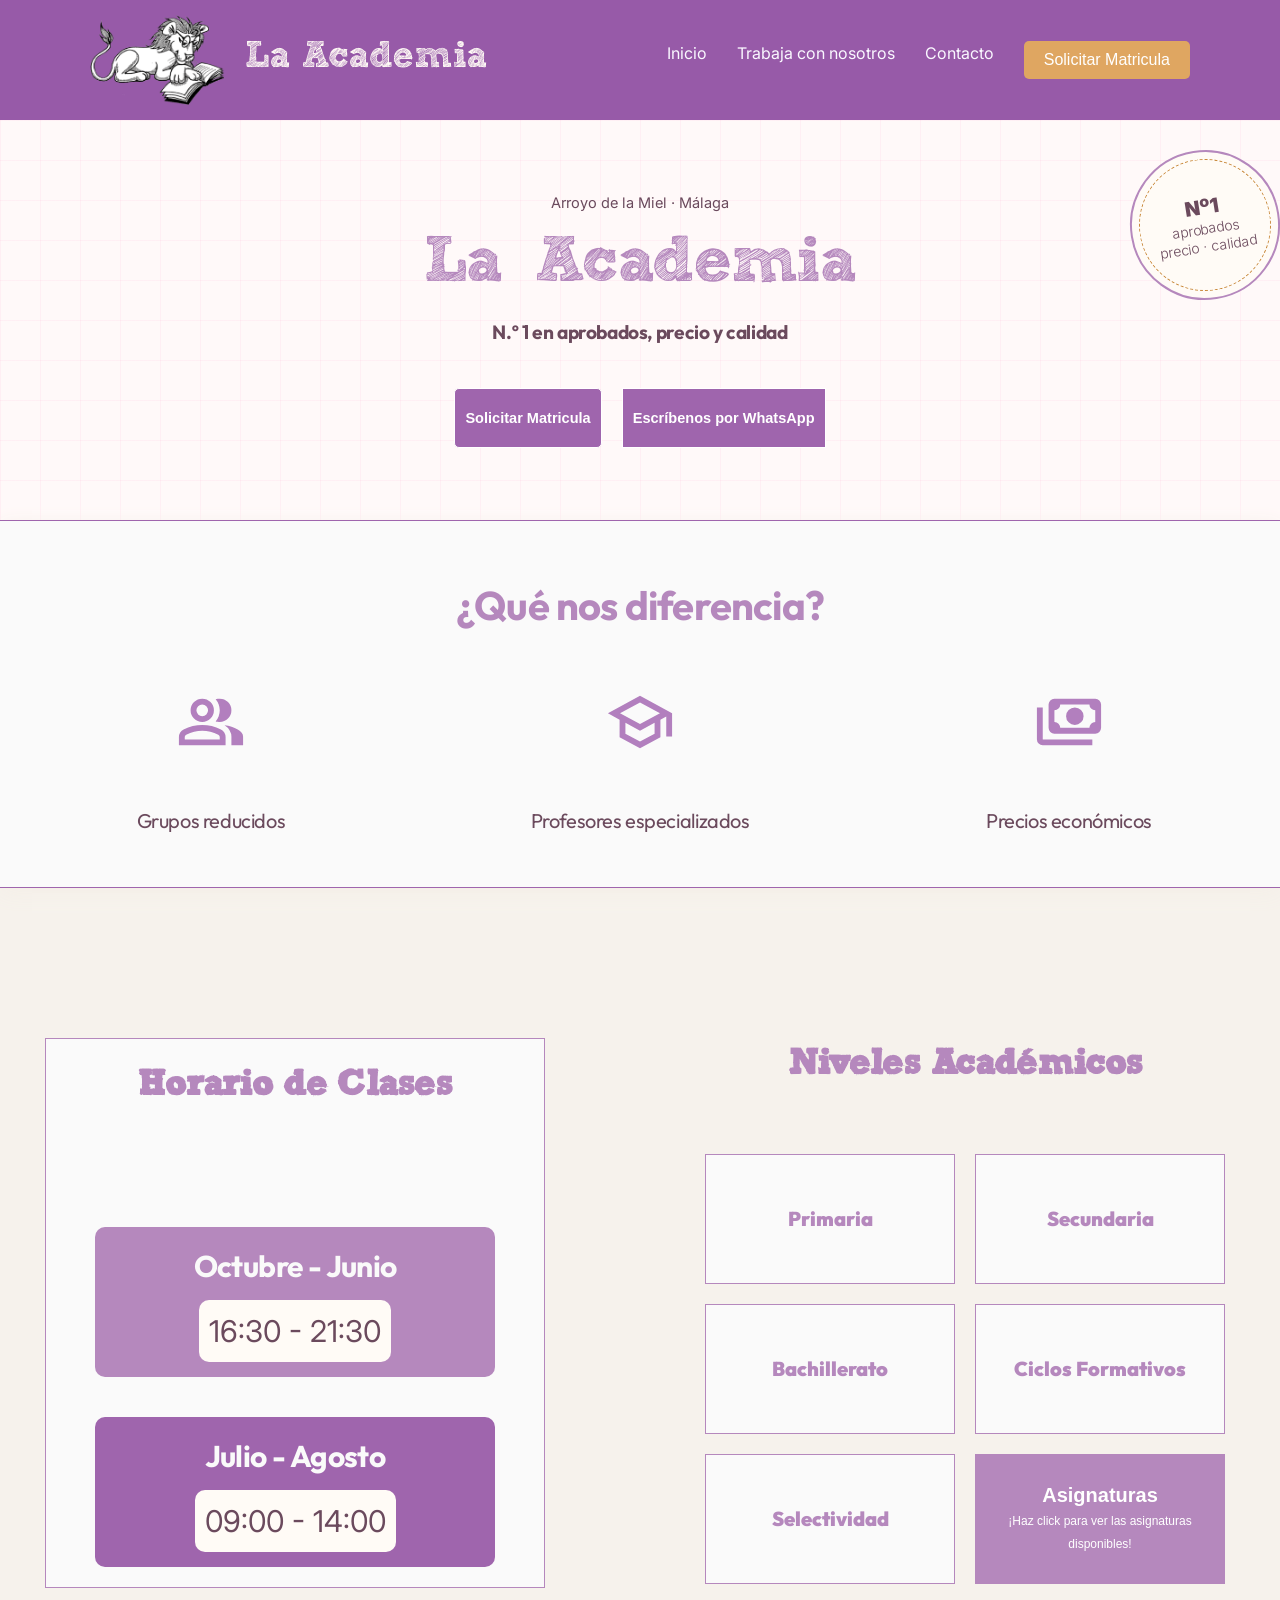
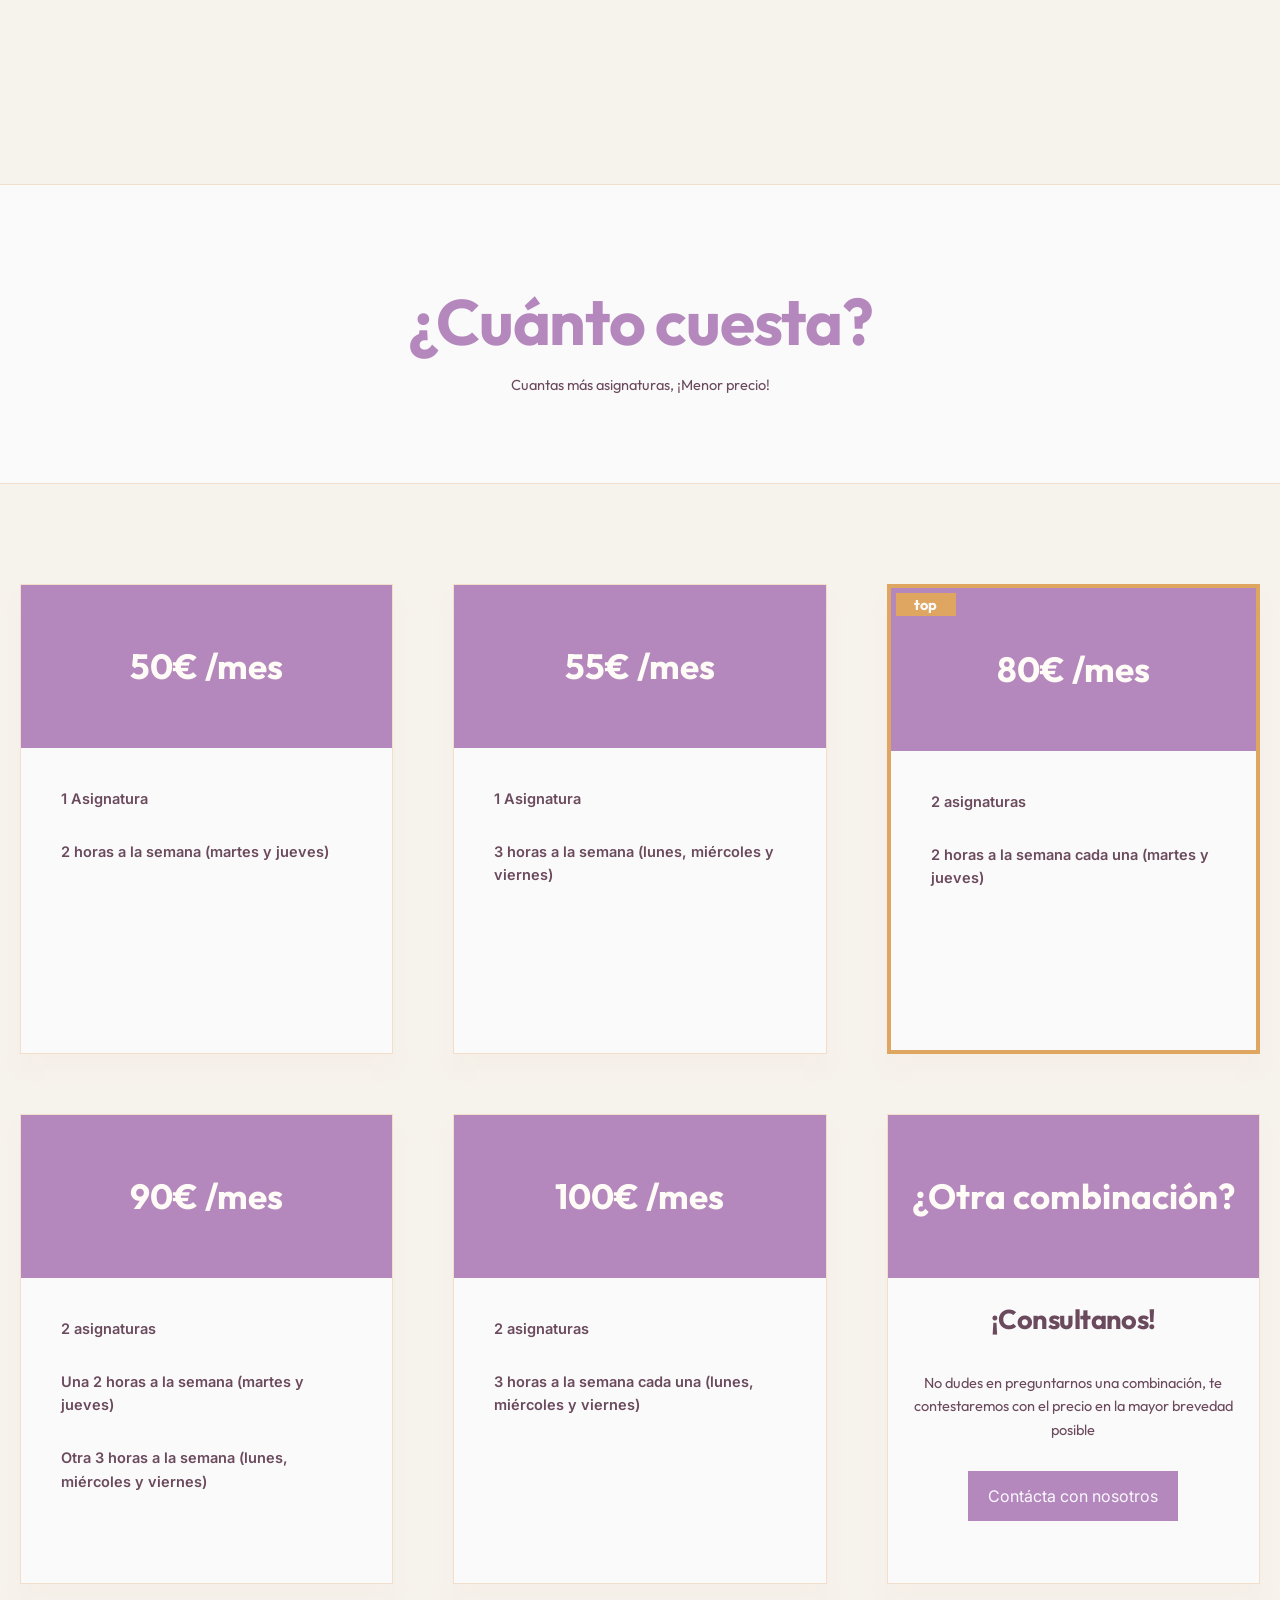
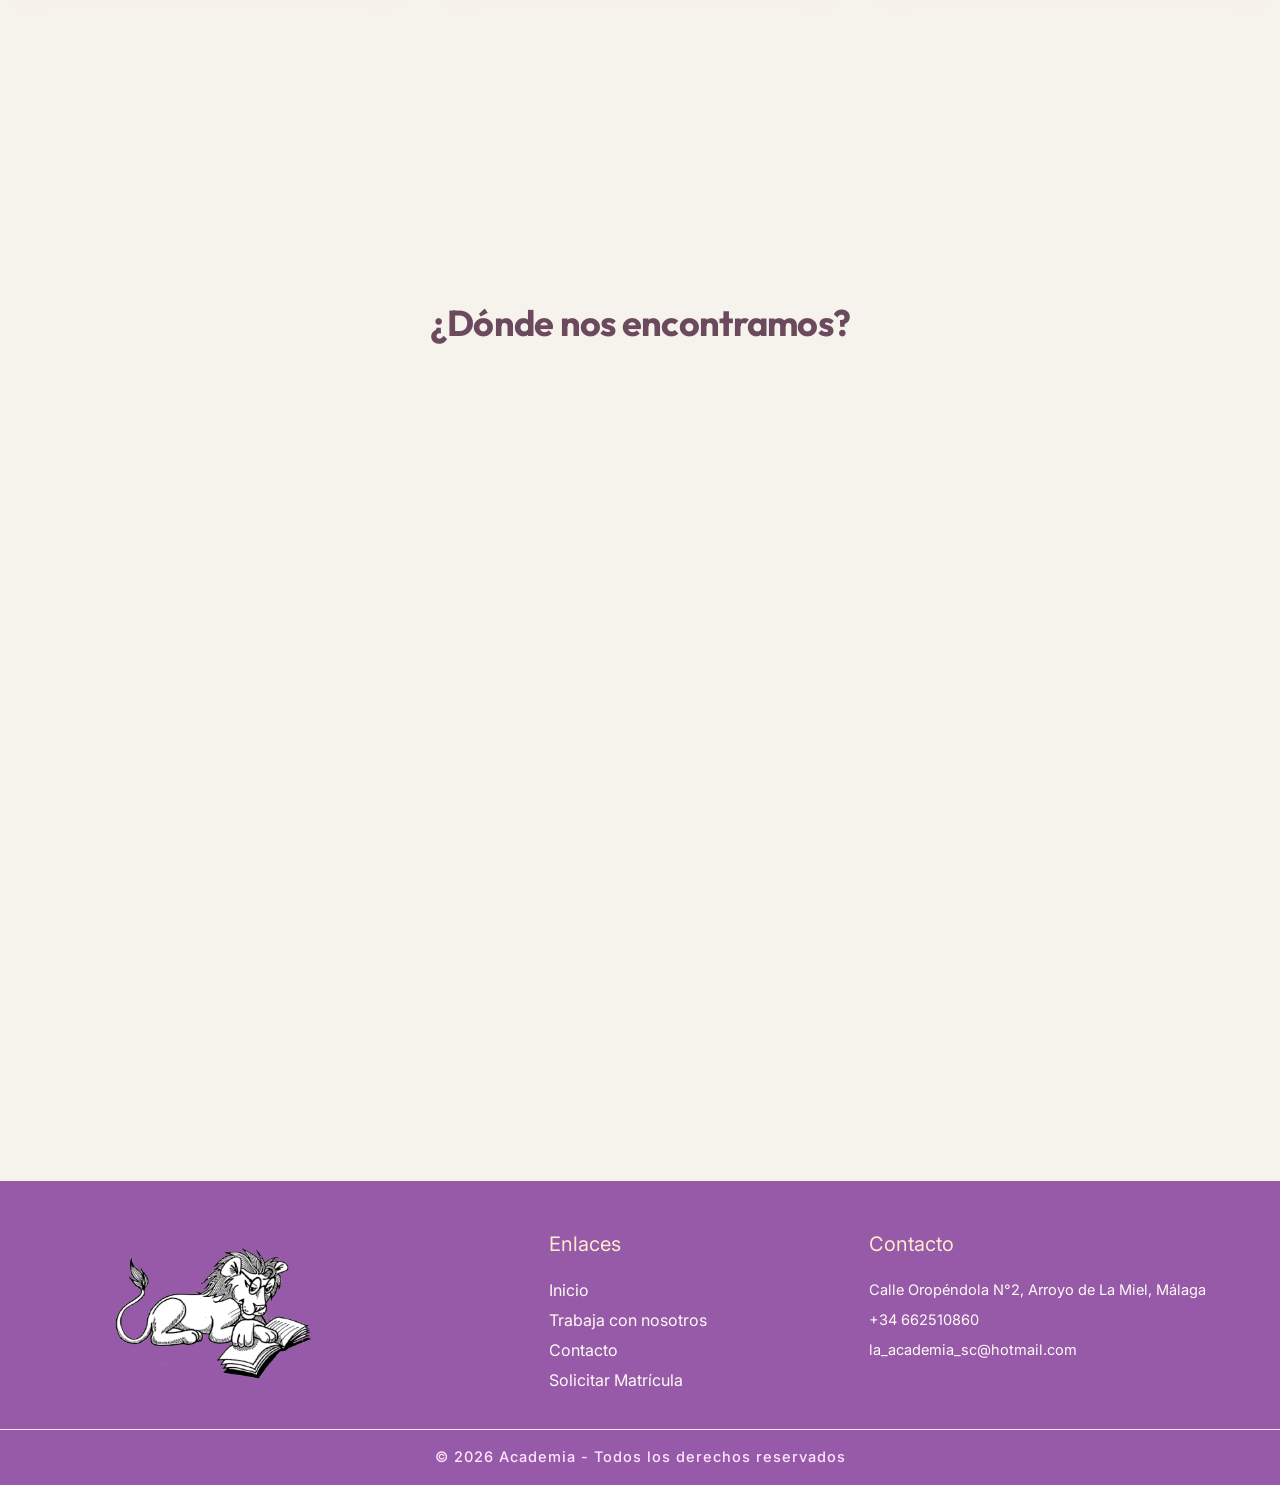
==== index.html @ d030d59a "solicitar matricula cambios" ====
<!DOCTYPE html>
<html lang="en">

<head>
    <meta charset="UTF-8">
    <meta name="viewport" content="width=device-width, initial-scale=1.0">
    <title>inicio</title>
    <link rel="stylesheet" href="css/stylesheet.css">
    <link rel="stylesheet" href="css/index.css">

    <link rel="preconnect" href="https://fonts.googleapis.com">
    <link rel="preconnect" href="https://fonts.gstatic.com" crossorigin>
    <link href="https://fonts.googleapis.com/css2?family=Inter:wght@400;500&family=Outfit:wght@700;800&display=swap"
        rel="stylesheet">
    <link rel="stylesheet"
        href="https://fonts.googleapis.com/css2?family=Material+Symbols+Outlined:opsz,wght,FILL,GRAD@20..48,100..700,0..1,-50..200&icon_names=menu" />
    <link
        href="https://fonts.googleapis.com/css2?family=Archivo+Black&family=Barlow:ital,wght@0,100;0,200;0,300;0,400;0,500;0,600;0,700;0,800;0,900;1,100;1,200;1,300;1,400;1,500;1,600;1,700;1,800;1,900&family=Fredericka+the+Great&family=Outfit:wght@100..900&display=swap"
        rel="stylesheet">
</head>

<body>

    <div id="arriba"></div>
    <!-- header -->
    <header class="sticky">

        <div class="logo"><img src="img/logo.png" alt="">
            <p>La Academia</p>
        </div>


        <button class="menu-hamburguesa" id="btn-menu">
            <span class="linea"></span>
            <span class="linea"></span>
            <span class="linea"></span>
        </button>


        <nav>
            <ul id="nav-links">
                <li><a href="index.html">Inicio</a></li>
                <li><a href="trabaja.html">Trabaja con nosotros</a></li>
                <li><a href="contacto.html">Contacto</a></li>
                <li class="acento">
                    <div class="grupo-formulario"><button class="btn-abrir" id="abrirModal">Solicitar Matricula</button>

                        <div class="modal-overlay" id="miModal">
                            <div class="modal-content">
                                <h2>Rellenar Formulario</h2>
                                <form id="formDatos">
                                    <div class="form-column">
                                        <div class="grupo-completo">
                                            <div class="form-group">
                                                <label for="nombre">NOMBRE</label>
                                                <input type="text" id="nombre" name="nombre"
                                                    placeholder="Introduce tu nombre" required>
                                            </div>

                                            <div class="form-group">
                                                <label for="apellidos">APELLIDOS</label>
                                                <input type="text" id="apellidos" name="apellidos"
                                                    placeholder="Introduce tus apellidos" required>
                                            </div>

                                            <div class="form-group">
                                                <label for="email">CORREO ELECTRÓNICO</label>
                                                <input type="email" id="email" name="email"
                                                    placeholder="Introduce tu correo electrónico" required>
                                            </div>
                                        </div>
                                    </div>

                                    <div class="form-column">
                                        <div class="asignaturas-section">
                                            <h3>Asignaturas (2 horas)</h3>
                                            <div class="checkbox-group">
                                                <div class="grupo1-asig">
                                                    <label class="checkbox-label"><input type="checkbox" name="asig_2h"
                                                            value="Matemáticas"> Matemáticas</label>
                                                    <label class="checkbox-label"><input type="checkbox" name="asig_2h"
                                                            value="Física"> Física</label>
                                                    <label class="checkbox-label"><input type="checkbox" name="asig_2h"
                                                            value="Química"> Química</label>
                                                    <label class="checkbox-label"><input type="checkbox" name="asig_2h"
                                                            value="Inglés"> Inglés</label>

                                                </div>
                                                <div class="grupo2-asig">
                                                    <label class="checkbox-label"><input type="checkbox" name="asig_2h"
                                                            value="Francés"> Francés</label>
                                                    <label class="checkbox-label"><input type="checkbox" name="asig_2h"
                                                            value="Lengua y literatura"> Lengua y literatura</label>
                                                    <label class="checkbox-label"><input type="checkbox" name="asig_2h"
                                                            value="Física y química"> Física y química</label>
                                                </div>
                                            </div>
                                        </div>

                                        <div class="asignaturas-section">
                                            <h3>Asignaturas (3 horas)</h3>
                                            <div class="checkbox-group">
                                                <div class="grupo1-asig">
                                                    <label class="checkbox-label"><input type="checkbox" name="asig_2h"
                                                            value="Matemáticas"> Matemáticas</label>
                                                    <label class="checkbox-label"><input type="checkbox" name="asig_2h"
                                                            value="Física"> Física</label>
                                                    <label class="checkbox-label"><input type="checkbox" name="asig_2h"
                                                            value="Química"> Química</label>
                                                    <label class="checkbox-label"><input type="checkbox" name="asig_2h"
                                                            value="Inglés"> Inglés</label>

                                                </div>
                                                <div class="grupo2-asig">
                                                    <label class="checkbox-label"><input type="checkbox" name="asig_2h"
                                                            value="Francés"> Francés</label>
                                                    <label class="checkbox-label"><input type="checkbox" name="asig_2h"
                                                            value="Lengua y literatura"> Lengua y literatura</label>
                                                    <label class="checkbox-label"><input type="checkbox" name="asig_2h"
                                                            value="Física y química"> Física y química</label>
                                                </div>
                                            </div>
                                        </div>
                                    </div>

                                    <!-- Fila Completa: Mensaje y Botón -->
                                    <div class="form-group form-full">
                                        <label for="mensaje">MENSAJE</label>
                                        <textarea id="mensaje" name="mensaje"
                                            placeholder="Escribe tu consulta o mensaje adicional"></textarea>
                                    </div>
                                    <div class="botones-form">
                                        <button type="submit" class="btn-enviar">Enviar</button>
                                        <button type="button" class="btn-cerrar" id="cerrarModal">Cerrar</button>
                                    </div>
                                </form>
                            </div>
                        </div>
                    </div>
                </li>


            </ul>
        </nav>

    </header>

    <!-- main -->

    <main>

        <section class="hero cuadricula">

            <div class="info">
                <p>Arroyo de la Miel · Málaga
                </p>

                <h1>La Academia</h1>

                <h2>N.º 1 en aprobados, precio y calidad

                </h2>

                <div class="sello">
                    <div class="sello-texto"><span class="big">Nº1 <br></span> aprobados<br>precio · calidad</div>
                </div>
            </div>


            <div class="grupo-botones">

                <div class="grupo-formulario"><button class="btn-abrir" id="abrirModal">Solicitar Matricula</button>

                    <div class="modal-overlay" id="miModal">
                        <div class="modal-content">
                            <h2>Rellenar Formulario</h2>
                            <form id="formDatos">
                                <div class="form-column">
                                    <div class="grupo-completo">
                                        <div class="form-group">
                                            <label for="nombre">NOMBRE</label>
                                            <input type="text" id="nombre" name="nombre"
                                                placeholder="Introduce tu nombre" required>
                                        </div>

                                        <div class="form-group">
                                            <label for="apellidos">APELLIDOS</label>
                                            <input type="text" id="apellidos" name="apellidos"
                                                placeholder="Introduce tus apellidos" required>
                                        </div>

                                        <div class="form-group">
                                            <label for="email">CORREO ELECTRÓNICO</label>
                                            <input type="email" id="email" name="email"
                                                placeholder="Introduce tu correo electrónico" required>
                                        </div>
                                    </div>
                                </div>

                                <div class="form-column">
                                    <!-- Asignaturas 2 horas -->
                                    <div class="asignaturas-section">
                                        <h3>Asignaturas (2 horas)</h3>
                                        <div class="checkbox-group">
                                            <div class="grupo1-asig">
                                                <label class="checkbox-label"><input type="checkbox" name="asig_2h"
                                                        value="Matemáticas"> Matemáticas</label>
                                                <label class="checkbox-label"><input type="checkbox" name="asig_2h"
                                                        value="Física"> Física</label>
                                                <label class="checkbox-label"><input type="checkbox" name="asig_2h"
                                                        value="Química"> Química</label>
                                                <label class="checkbox-label"><input type="checkbox" name="asig_2h"
                                                        value="Inglés"> Inglés</label>

                                            </div>
                                            <div class="grupo2-asig">
                                                <label class="checkbox-label"><input type="checkbox" name="asig_2h"
                                                        value="Francés"> Francés</label>
                                                <label class="checkbox-label"><input type="checkbox" name="asig_2h"
                                                        value="Lengua y literatura"> Lengua y literatura</label>
                                                <label class="checkbox-label"><input type="checkbox" name="asig_2h"
                                                        value="Física y química"> Física y química</label>
                                            </div>
                                        </div>
                                    </div>

                                    <div class="asignaturas-section">
                                        <h3>Asignaturas (3 horas)</h3>
                                   <div class="checkbox-group">
                                            <div class="grupo1-asig">
                                                <label class="checkbox-label"><input type="checkbox" name="asig_2h"
                                                        value="Matemáticas"> Matemáticas</label>
                                                <label class="checkbox-label"><input type="checkbox" name="asig_2h"
                                                        value="Física"> Física</label>
                                                <label class="checkbox-label"><input type="checkbox" name="asig_2h"
                                                        value="Química"> Química</label>
                                                <label class="checkbox-label"><input type="checkbox" name="asig_2h"
                                                        value="Inglés"> Inglés</label>

                                            </div>
                                            <div class="grupo2-asig">
                                                <label class="checkbox-label"><input type="checkbox" name="asig_2h"
                                                        value="Francés"> Francés</label>
                                                <label class="checkbox-label"><input type="checkbox" name="asig_2h"
                                                        value="Lengua y literatura"> Lengua y literatura</label>
                                                <label class="checkbox-label"><input type="checkbox" name="asig_2h"
                                                        value="Física y química"> Física y química</label>
                                            </div>
                                        </div>
                                    </div>
                                </div>

                                <!-- Fila Completa: Mensaje y Botón -->
                                <div class="form-group form-full">
                                    <label for="mensaje">MENSAJE</label>
                                    <textarea id="mensaje" name="mensaje"
                                        placeholder="Escribe tu consulta o mensaje adicional"></textarea>
                                </div>
                                <div class="botones-form">
                                    <button type="submit" class="btn-enviar">Enviar</button>
                                    <button type="button" class="btn-cerrar" id="cerrarModal">Cerrar</button>
                                </div>
                            </form>
                        </div>
                    </div>
                </div>
                <div><button class="btn-color"> Escríbenos por WhatsApp</button></div>
            </div>

        </section>

        <section class="panel-info">
            <h2>¿Qué nos diferencia?</h2>
            <div class="baraja-info">

                <article class="tarjeta-info">

                    <figure>
                        <img src="img/group_24dp_B27FBE_FILL0_wght400_GRAD0_opsz24.svg">
                    </figure>

                    <h3>Grupos reducidos</h3>

                </article>


                <article class="tarjeta-info">

                    <figure>
                        <img src="img/school_24dp_B27FBE_FILL0_wght400_GRAD0_opsz24.svg">
                    </figure>

                    <h3>Profesores especializados</h3>

                </article>



                <article class="tarjeta-info">

                    <figure>
                        <img src="img/payments_24dp_B27FBE_FILL0_wght400_GRAD0_opsz24.svg" alt="">
                    </figure>

                    <h3>Precios económicos</h3>

                </article>
            </div>

        </section>

        <section class="section-principal">

            <div class="panel-principal">


                <div class="niveles dif bloque-contenedor">
                    <div class="bloque">
                        <h2>Horario de Clases</h2>
                    </div>

                    <div class="ap2">

                        <div class="horario-box">
                            <h3 class="titulo-horario">Octubre - Junio</h3>
                            <p class="horas-horario">16:30 - 21:30</p>
                        </div>
                        <div class="horario-box verano">
                            <h3 class="titulo-horario">Julio - Agosto</h3>
                            <p class="horas-horario">09:00 - 14:00</p>
                        </div>

                    </div>
                </div>

                <div class="caja-niveles bloque-contenedor">
                    <div class="bloque">
                        <h2>Niveles Académicos</h2>
                    </div>

                    <div class="baraja-niveles ">
                        <div class="niveles-panel">
                            <p>
                                Primaria
                            </p>
                        </div>
                        <div class="niveles-panel">
                            <p>
                                Secundaria
                            </p>
                        </div>
                        <div class="niveles-panel">
                            <p>
                                Bachillerato
                            </p>
                        </div>
                        <div class="niveles-panel">
                            <p>
                                Ciclos Formativos

                            </p>
                        </div>

                        <div class="niveles-panel ">
                            <p>
                                Selectividad
                            </p>
                        </div>
                        <div class="niveles-panel ">
                            <button class="btn-color asignaturas" id="btn-asignaturas">Asignaturas<br> <span
                                    class="info-click">¡Haz click para ver las asignaturas disponibles!</span></button>
                            <p></p>

                        </div>

                    </div>


                </div>
            </div>

            <div id="contenido-panel-informativo">



                <div class="baraja-asignaturas">



                    <article class="tarjeta-asignaturas btn-color borde-dorado">

                        <p>Matemáticas</p>

                        <p class="top ">top</p>

                    </article>

                    <article class="tarjeta-asignaturas btn-color borde-dorado">

                        <p>Física</p>

                        <p class="top ">top</p>

                    </article>

                    <article class="tarjeta-asignaturas btn-color borde-dorado">

                        <p>Química</p>

                        <p class="top ">top</p>

                    </article>

                    <article class="tarjeta-asignaturas btn-color">

                        <p>Francés</p>

                    </article>

                    <article class="tarjeta-asignaturas btn-color">

                        <p>Inglés</p>

                    </article>

                    <article class="tarjeta-asignaturas btn-color">

                        <p>Lengua y literatura

                        </p>

                    </article>

                    <article class="tarjeta-asignaturas btn-color">

                        <p> Física y química </p>

                    </article>



                </div>



            </div>


        </section>


        <section class="precios">

            <div class="titulo-precios">
                <h2> ¿Cuánto cuesta? </h2>
                <p>Cuantas más asignaturas, ¡Menor precio! </p>
            </div>

            <div class="baraja-precios">
                <article class="tarjeta-precios">


                    <div class="num-precio">50€ /mes</div>

                    <div class="desc-precio">
                        <ul>
                            <li>1 Asignatura</li>
                            <li>2 horas a la semana (martes y jueves)</li>
                        </ul>
                    </div>


                </article>
                <article class="tarjeta-precios">

                    <div class="num-precio">55€ /mes</div>

                    <div class="desc-precio">
                        <ul>
                            <li>1 Asignatura</li>
                            <li> 3 horas a la semana (lunes, miércoles y viernes)</li>
                        </ul>
                    </div>


                </article>
                <article class="tarjeta-precios borde-dorado">

                    <div class="num-precio">80€ /mes</div>

                    <div class="desc-precio">
                        <ul>
                            <li> 2 asignaturas</li>
                            <li> 2 horas a la semana cada una (martes y jueves)</li>
                        </ul>


                    </div>

                    <p class="top">top</p>

                </article>
                <article class="tarjeta-precios">

                    <div class="num-precio">90€ /mes</div>

                    <div class="desc-precio">
                        <ul>
                            <li> 2 asignaturas</li>
                            <li> Una 2 horas a la semana (martes y jueves)</li>
                            <li> Otra 3 horas a la semana (lunes, miércoles y viernes)</li>
                        </ul>
                    </div>


                </article>
                <article class="tarjeta-precios">

                    <div class="num-precio">100€ /mes</div>

                    <div class="desc-precio">
                        <ul>
                            <li> 2 asignaturas</li>
                            <li> 3 horas a la semana cada una (lunes, miércoles y viernes)</li>
                        </ul>
                    </div>


                </article>
                <article class="tarjeta-precios">

                    <div class="num-precio">¿Otra combinación?

                    </div>

                    <div class="desc-precio TE">
                        <h3>¡Consultanos!</h3>
                        <p>No dudes en preguntarnos una combinación, te contestaremos con el precio en la mayor brevedad
                            posible</p>
                        <button class="btn-color"><a href="contacto.html">Contácta con nosotros</a></button>
                    </div>


                </article>
            </div>
        </section>
    </main>

    <!-- Elfsight Google Reviews |  -->
    <div class="resenias">
        <script src="https://elfsightcdn.com/platform.js" async></script>
        <div class="elfsight-app-82289662-cc13-4747-af96-646eddb768c4" data-elfsight-app-lazy></div>
    </div>


    <section class="mapa">

        <h2>¿Dónde nos encontramos?</h2>
        <iframe
            src="https://www.google.com/maps/embed?pb=!1m14!1m8!1m3!1d6405.974177719535!2d-4.531726!3d36.60262!3m2!1i1024!2i768!4f13.1!3m3!1m2!1s0xd72fc9b33f0e3e9%3A0xc33acc92e21fddaa!2sLa%20Academia!5e0!3m2!1ses!2sus!4v1784816382214!5m2!1ses!2sus"
            width="90%" height="650" style="border:0;" allowfullscreen="" loading="lazy"
            referrerpolicy="strict-origin-when-cross-origin"></iframe>
    </section>


    <a href="#arriba" id="btnArriba" class="boton-arriba">&#8593;</a>




    <!-- footer -->


    <footer>
        <div class="contenidoFooter">
            <div>
                <img src="img/logo.png" alt="Logo de la academia">
                <!-- <p>Aprendizaje cercano, grupos reducidos y acompañamiento personalizado</p> -->
            </div>
            <div class="divEnlaces ">
                <p class="tituloFooter">Enlaces</p>
                <ul>
                    <li><a href="./index.html">Inicio</a></li>
                    <li><a href="./trabaja.html">Trabaja con nosotros</a></li>
                    <li><a href="./contacto.html">Contacto</a></li>
                    <li><a href="./matricula.html">Solicitar Matrícula</a></li>
                </ul>
            </div>
            <div>
                <address>
                    <p class="tituloFooter">Contacto</p>
                    <div>
                        <p>Calle Oropéndola N°2, Arroyo de La Miel, Málaga</p>
                        <p>+34 662510860</p>
                        <p>la_academia_sc@hotmail.com</p>
                    </div>
                </address>
            </div>
        </div>
        <div class="footerCopy">
            <p>© 2026 Academia - Todos los derechos reservados</p>
        </div>
    </footer>
    <script src="js/index.js"></script>
</body>

</html>
---- css/stylesheet.css ----
@font-face {
  font-family: 'texto-academia';
  src: url('../img/SketchBlockBold.ttf');
}

:root {
  --color-primario: #b588bd;
  --color-bg: #faf8ff;
  --color-texto: #4a3a44;
  --color-accent: #9cdebb;
  --color-neutral: #ffeedd;
  --rosa-oscuro: #9f65ad;
  --rosa-claro: #fee6ff;
  --ciruela: #3d2233;
  --ciruela-suave: #6b4a5d;
  --crema: #fffbf6;
  --papel: #f5efe8;
  --gold: #f6f2ec;
  --gold-fuerte: #ffeacd;
  --dorado-oscuro: #c98a3d;
  --dorado: #dfa661;
  --sage: #7a9179;
  --gris-borde: #f2decb;
  --violeta: #975aa8;
  --gris-tarjetas: rgb(250, 250, 250);
  --gris-tarjetas-hover: rgb(240, 240, 240);
  --gris-texto: rgb(169, 138, 173);
  --linea: rgba(61, 34, 51, 0.08);
  --color-cuadricula: rgba(255, 171, 210, 0.13);
  --background-hero: rgb(255, 249, 249);

  --h1-texto: texto-academia;
  --font-heading: 'Outfit', sans-serif;
  --font-body: 'Inter', sans-serif;
  --fs-h1: clamp(2.75rem, 5vw + 1rem, 4rem);
  --fs-h2: clamp(1.5rem, 2.5vw + 0.5rem, 2.25rem);
  --fs-h3: clamp(1.25rem, 1.5vw + 0.5rem, 1.75rem);
  --fs-p: clamp(0.5rem, 0.2vw + 0.75rem, 1.15rem);
  --fs-psmall: clamp(0.2rem, 0.08vw + 0.55rem, 1rem);
}

* {
  box-sizing: border-box;
  padding: 0%;
  margin: 0;
}

html {
  scroll-behavior: smooth;
}
.boton-arriba {
  position: fixed;
  bottom: 20px;
  right: 20px;
  background-color: var(--dorado);
  color: var(--crema);
  padding: 10px 15px;
  text-decoration: none;
  border-radius: 5%;
  font-size: 20px;
    opacity: 0;
  pointer-events: none;
  transition: opacity 0.3s ease;
  z-index: 999;
}

.boton-arriba.visible {
  opacity: 1;
  pointer-events: auto;
}

.menu-hamburguesa {
  display: none;
  flex-direction: column;
  justify-content: space-between;
  width: 26px;
  height: 18px;
  background: transparent;
  border: none;
  cursor: pointer;

}

button {
  cursor: pointer;

}


h1 {
  font-size: var(--fs-h1);
}

h2 {
  font-size: var(--fs-h2);
}

h3 {
  font-size: var(--fs-h3);
}

p {
  font-size: var(--fs-p);
}

h1 {
  color: var(--color-primario);
  word-spacing: 0.2em;
  font-weight: 100;

}

h2,
h3,
p {
  color: var(--color-bg);

}



h1,
h2,
h3,
.navbar-brand {
  font-family: var(--font-heading);
  letter-spacing: -0.02em;
}

h1 {
  font-family: var(--h1-texto);
}

.logo img {
  height: 90px;
}

.logo {
  display: flex;
  justify-content: center;
  align-items: center;
  gap: 20px;
  font-family: var(--h1-texto);
}

.logo p {
  color: var(--crema);
  font-size: var(--fs-h2);
}

button {
  background-color: var(--color-primario);
  color: white;
  border: none;
  padding: 10px 20px;
}

header {
  position: sticky;
  top: 0px;
  display: flex;
  justify-content: space-around;
  align-content: center;
  align-items: center;
  height: 120px;
  background-color: var(--violeta);
  z-index: 100;
}



nav ul {
  display: flex;
  gap: 30px;
  list-style: none;

}

body {
  background-color: var(--gold);
  font-family: var(--font-body);
  line-height: 1.6;
}


a {
  text-decoration: none;
  color: var(--color-bg);
  font-size: clamp(1rem, 0.65vw, 1.5rem);
  font-family: var(--font-body);
}

.acento a {
  background-color: var(--color-bg);
  color: var(--dorado-oscuro);
  border-radius: 10px;
  padding: 8px 15px;
  font-weight: 700;
}

.menu-hamburguesa {
  display: none;
}

/* FOOTER */
footer {
  background-color: var(--violeta);
  padding-top: 2rem;
}

footer p,
footer a {
  color: var(--crema);
}

.tituloFooter {
  color: var(--gold-fuerte);
  font-size: clamp(1.25rem, 0.75vw, 3.5rem);
  margin-bottom: 1rem;
  line-height: 30px;
}

.contenidoFooter {
  display: grid;
  grid-template-columns: repeat(3, 1fr);
  height: 200px;
}

.contenidoFooter>div {
  padding: 1rem;
  height: auto;
}


.contenidoFooter img{
  width: 50%;
}

.contenidoFooter>div:first-child {
  display: flex;
  flex-direction: column;
  height: 200px;
  align-items: center;
  justify-content: center;
}

/* .contenidoFooter>div:first-child p{
.contenidoFooter>div:first-child p {
  max-width: 300px;
  text-align: center;
} */

/* Segunda columna footer */

.contenidoFooter div ul {
  list-style: none;
}

.contenidoFooter div ul li {
  padding: 0px;
  line-height: 30px;
}

.divEnlaces {
  width: 50%;
  display: block;
  margin: 0px auto;
}

/* Tercera columna footer */

.contenidoFooter div address {
  font-style: normal;
}

.contenidoFooter div address p {
  line-height: 30px;
}

/* COPY FOOTER */

.footerCopy p {
  text-align: center;
  letter-spacing: 1px;
  font-weight: 500;
  color: var(--rosa-claro);
  margin-top: 1rem;
  border-top: var(--rosa-claro) solid 1px;
  padding: 1rem;
}

.cuadricula {
  background-image:
    linear-gradient(var(--color-cuadricula) 1px, transparent 1px),
    linear-gradient(90deg, var(--color-cuadricula) 1px, transparent 1px);
  background-size: 40px 40px;
}

.hero {
  display: flex;
  align-items: center;
  flex-direction: column;
  height: 400px;
  gap: 40px;
  justify-content: center;
  padding: 30px 80px;
  background-color: var(--background-hero);
}

header nav #nav-links.abierto {
  max-height: 900px !important;
  opacity: 1 !important;
}


.menu-hamburguesa.animacion .linea:nth-child(1) {
  transform: translateY(11px) rotate(45deg);
  background-color: var(--crema);
}

.menu-hamburguesa.animacion .linea:nth-child(2) {
  opacity: 0;
  transform: translateX(-10px);
}

.menu-hamburguesa.animacion .linea:nth-child(3) {
  transform: translateY(-8px) rotate(-45deg);
  background-color: var(--crema);
}

.menu-hamburguesa .linea {
  width: 100%;
  height: 2px;
  background-color: var(--bg-cream);
  border-radius: 2px;
  transition: all 0.3s ease;
}

@media (max-width: 400px) {

  body {
    width: 100%;
  }

  .logo img {
  height: 50px;

  
}

.logo{
  flex-direction: column;
  gap: 0;
  padding-left: 60px;
}

  .desc {
    overflow: hidden;

  }

  header {
    display: flex;
    justify-content: space-between;
  }


  .hero {
    text-align: center;
  }

  header {
    display: flex;
    flex-direction: row;
    justify-content: space-between;
    align-items: center;
    position: relative;
  }

  header .menu-hamburguesa {
    display: flex;

    flex-direction: column;
    justify-content: space-between;
    width: 30px;
    height: 22px;
    background: transparent;
    border: none;
    cursor: pointer;
    padding: 0;
    z-index: 1000;
    transform-origin: left center;
  }


  .inicio {

    background-color: var(--bg-primary);
    border: solid 0.5px var(--bg-cream);
  }

  .menu-hamburguesa .linea {
    display: block;
    width: 100%;
    height: 3px;
    background-color: #f6fcfa;
    border-radius: 4px;
    transition: all 0.3s ease;
  }

  header nav #nav-links {
    display: flex;
    flex-direction: column;
    padding: 0;
    position: absolute;
    top: 100%;
    left: 0;
    width: 100%;
    background-color: #ffffff;
    box-shadow: 0 10px 20px rgba(0, 0, 0, 0.05);
    z-index: 999;
    max-height: 0;
    overflow: hidden;
    opacity: 0;
    transition: max-height 0.4s, opacity 0.3s ease;
  }







  header nav #nav-links.abierto {
    max-height: 900px;
    opacity: 1;
    gap: 0px;

  }

  header nav #nav-links li {
    width: 100%;
    border-bottom: solid 0.5px var(--color-primario);
    padding: 20px 0px;
  }

  .acento a {
    background-color: var(--crema);
  }


  header nav ul li a {
    color: var(--violeta);

  }

  header nav #nav-links {
    left: 0;
    transform: none;
    width: 100%;
    background-color: var(--crema);
    padding: 0;
    text-align: center;
    max-height: 0;
    overflow: hidden;
    opacity: 0;
    transition: max-height 0.3s ease-in-out, opacity 0.2s ease;

  }





  footer {
    font-size: 20px;
    gap: 5px;
    height: 800px;
    text-align: center;

  }

  .contenidoFooter {
    display: flex;
    flex-direction: column;
  }

  .footerCopy {
    margin-top: 25rem;
  }

  .menu-footer {
    display: flex;
    flex-direction: column;

    font-size: 10px;
    padding: 10px;
  }

  footer img {
    justify-content: center;
  }

  .animacion .linea:nth-child(1) {
    transform: translateY(10px) rotate(45deg);
  }

  .animacion .linea:nth-child(2) {
    opacity: 0;
  }

  .animacion .linea:nth-child(3) {
    transform: translateY(-10px) rotate(-45deg);
  }

  .sticky {
    position: sticky;
    z-index: 900;
    top: 0;
  }


}

@media (min-width: 401px) and (max-width:800px) {

  body {
    width: 100%;
  }

  .logo img {
  height: 70px;

  
}




 


  .hero {
    text-align: center;
  }

  header {
    display: flex;
    flex-direction: row;
    align-items: center;
    position: relative;
        display: flex;
    justify-content: space-around;
  }

  header .menu-hamburguesa {
    display: flex;

    flex-direction: column;
    justify-content: space-between;
    width: 30px;
    height: 22px;
    background: transparent;
    border: none;
    cursor: pointer;
    padding: 0;
    z-index: 1000;
    transform-origin: left center;
  }


  .inicio {

    background-color: var(--bg-primary);
    border: solid 0.5px var(--bg-cream);
  }

  .menu-hamburguesa .linea {
    display: block;
    width: 100%;
    height: 3px;
    background-color: #f6fcfa;
    border-radius: 4px;
    transition: all 0.3s ease;
  }

  header nav #nav-links {
    display: flex;
    flex-direction: column;
    padding: 0;
    position: absolute;
    top: 100%;
    left: 0;
    width: 100%;
    background-color: #ffffff;
    box-shadow: 0 10px 20px rgba(0, 0, 0, 0.05);
    z-index: 999;
    max-height: 0;
    overflow: hidden;
    opacity: 0;
    transition: max-height 0.4s, opacity 0.3s ease;
  }







  header nav #nav-links.abierto {
    max-height: 900px;
    opacity: 1;
    gap: 0px;

  }

  header nav #nav-links li {
    width: 100%;
    border-bottom: solid 0.5px var(--color-primario);
    padding: 20px 0px;
  }

  .acento a {
    background-color: var(--crema);
  }


  header nav ul li a {
    color: var(--violeta);

  }

  header nav #nav-links {
    left: 0;
    transform: none;
    width: 100%;
    background-color: var(--crema);
    padding: 0;
    text-align: center;
    max-height: 0;
    overflow: hidden;
    opacity: 0;
    transition: max-height 0.3s ease-in-out, opacity 0.2s ease;

  }





  footer {
    font-size: 20px;
    gap: 5px;
    height: 800px;
    text-align: center;

  }

  .contenidoFooter {
    display: flex;
    flex-direction: column;
  }

  .footerCopy {
    margin-top: 25rem;
  }

  .menu-footer {
    display: flex;
    flex-direction: column;

    font-size: 10px;
    padding: 10px;
  }

  footer img {
    justify-content: center;
  }

  .animacion .linea:nth-child(1) {
    transform: translateY(10px) rotate(45deg);
  }

  .animacion .linea:nth-child(2) {
    opacity: 0;
  }

  .animacion .linea:nth-child(3) {
    transform: translateY(-10px) rotate(-45deg);
  }




  footer {
    font-size: 30px;
    gap: 5px;
    height: 800px;

  }

  .menu-footer {
    display: flex;
    flex-direction: column;

    font-size: 10px;
    padding: 10px;
  }


  .sticky {
    position: sticky;
    z-index: 900;
    top: 0;
  }

  
    .modal-content {
        width: 750px;
    }

    #mensaje {
        width:450px;
    }

    .asignaturas-section {
        flex-direction: column;
    }

    .checkbox-group {
        gap: 5px;
    }

}
---- css/index.css ----
.hero h2,
p {
    color: var(--ciruela-suave);
}

.hero {
    display: flex;
    align-items: center;
    flex-direction: column;
    height: 400px;
    gap: 40px;
    justify-content: center;
    padding: 30px 80px;
    background-color: rgb(255, 249, 249);
}

.hero h2 {

    font-size: clamp(0.9rem, 1.5vw, 3rem);

}

.grupo-botones {
    display: flex;
    gap: 20px;
    justify-content: center;

}

.grupo-botones button {
    font-size: var(--fs-p);
    height: 60px;
    padding: 10px;
    border: solid 0.5px;
    font-weight: 600;
    background-color: var(--rosa-oscuro);
}

.baraja-info {
    color: var(--gris-tarjetas);
    display: grid;
    grid-template-columns: repeat(3, 1fr);
    gap: 150px;
    margin: 20px 0px;

}

.tarjeta-info {
    padding: 30px;
    display: flex;
    flex-direction: column;
    align-items: center;
    text-align: center;
    max-width: 300px;
    gap: 20px;
}

.tarjeta-info img {
    align-self: flex-start;
    height: 70px;
}

.panel-info {
    background-color: var(--gris-tarjetas);
    box-shadow: 0px 5px 20px var(--papel);
    display: flex;
    border-top: solid 0.2px var(--rosa-oscuro);
    border-bottom: solid 0.2px var(--rosa-oscuro);
    flex-direction: column;
    align-items: center;
    padding-top: 2rem;
    margin: 0px auto;
}


.titulo-precios {

    background-color: var(--gris-tarjetas);
    width: 100%;
    display: flex;
    flex-direction: column;
    align-items: center;
    height: 300px;
    justify-content: center;
    border-top: solid 0.5px var(--gris-borde);
    border-bottom: solid 0.5px var(--gris-borde);
}

.panel-info h2 {
    color: var(--color-primario);
    margin-top: 20px;
    font-size: 40px;
}

.panel-info h3 {
    height: 100%;
    align-content: center;
    color: var(--ciruela-suave);
    margin-top: 20px;
    font-size: 20px;
    font-weight: 400;
}

.info {
    display: flex;
    flex-direction: column;
    align-items: center;
}

.sello {
    position: absolute;
    top: 150px;
    right: 0%;
    width: 150px;
    height: 150px;
    border-radius: 50%;
    border: 2px solid var(--color-primario);
    display: flex;
    align-items: center;
    justify-content: center;
    transform: rotate(-9deg);
    background-color: var(--crema);
}

.sello-texto {
    text-align: center;
    font-weight: 300;
    color: var(--ciruela-suave);
    font-size: 14px;
    line-height: 1.3;
}

.sello-texto .big {
    font-size: 20px;
    font-weight: 900;
    display: block;

}

.sello::before {
    content: "";
    position: absolute;
    inset: 7px;
    border-radius: 50%;
    border: 1px dashed var(--dorado-oscuro);
}

.grupo-botones .whats {
    background-color: white;
    color: var(--rosa-oscuro);

}

.panel-principal {
    display: flex;
    justify-content: center;

    gap: 150px;
    margin: 150px 0px;

}

.section-principal {
    display: flex;
    flex-direction: column;
    justify-content: center;
    align-items: center;
}

.panel-principal h2 {
    color: var(--ciruela-suave);
    font-family: var(--h1-texto);
    font-size: 35px;
}



.top {
    position: absolute;
    top: 5px;
    left: 5px;
    background-color: var(--dorado);
    width: 50px;
    width: 60px;
    color: var(--gris-tarjetas);
    font-weight: 700;
    display: flex;
    justify-content: center;
}




.niveles {
    background-color: var(--gris-tarjetas);
    display: flex;
    flex-direction: column;
    align-items: center;
    justify-content: center;
    width: 500px;
    height: 550px;
    padding: 20px;
    border: solid 0.5px var(--color-primario);
    box-shadow: 0px 15px 35px var(--neutral);

}

.panel-principal h2 {
    color: var(--color-primario);
}

.caja-niveles {
    text-align: center;
    display: flex;
    flex-direction: column;
    gap: 50px;
    justify-content: center;
}

.niveles-panel {
    background-color: var(--gris-tarjetas);
    margin: 10px;
    height: 130px;
    width: 250px;
    align-items: center;
    display: flex;
    justify-content: center;
    border: solid 0.5px var(--color-primario);
    font-family: var(--font-heading);
    font-weight: 900;
    transition: transform 0.3s ease;

}

.niveles-panel p {
    font-size: 20px;
    color: var(--color-primario);

}

.baraja-niveles {
    display: grid;
    grid-template-columns: repeat(2, 1fr);


}

.asignaturas {
    height: 130px;
    width: 300px;
    font-weight: 900;
    font-size: 20px;
}

.niveles .ap2 {
    display: flex;
    flex-direction: column;
    gap: 40px;
}

.dif {
    background-color: var(--gris-tarjetas);
    border: solid 0.5px var(--color-primario);
}

.dif h2 {
    color: var(--color-primario);

}

.horario-box {
    background-color: var(--color-primario);
    height: 150px;
    width: 400px;
    display: flex;
    flex-direction: column;
    align-items: center;
    justify-content: center;
    border-radius: 10px;
    gap: 10px;
}


.horario-box h3 {
    color: var(--gris-tarjetas);
    font-size: 30px;
    font-family: var(--font-heading);
}



.horas-horario {
    color: var(--ciruela-suave);
    background-color: var(--crema);
    font-size: 30px;
    padding: 7px 10px;
    border-radius: 10px;

}

.verano {
    background-color: var(--rosa-oscuro);
}


.baraja-precios {
    display: grid;
    grid-template-columns: repeat(3, 1fr);
    gap: 60px;
    margin: 100px 20px;

}

.tarjeta-precios {
    max-width: 430px;
    height: 470px;
    background-color: var(--gris-tarjetas);
    box-shadow: 0px 15px 15px var(--papel);
    border: solid 0.5px var(--gris-borde);
    display: flex;
    flex-direction: column;
    transition: transform 0.3s ease;
    position: relative;

}

.tarjeta-precios {
    max-width: 430px;
    height: 470px;
    background-color: var(--gris-tarjetas);
    box-shadow: 0px 15px 15px var(--papel);
    border: solid 0.5px var(--gris-borde);
    display: flex;
    flex-direction: column;
    transition: transform 0.3s ease;
    position: relative;

}

.tarjeta-precios ul li {
    font-size: var(--fs-p);

}

.num-precio {
    background-color: var(--color-primario);
    height: 163px;
    width: 100%;
    display: flex;
    justify-content: center;
    align-items: center;
    font-size: 35px;
    font-family: var(--font-heading);
    font-weight: 700;
    color: var(--crema);
    text-align: center;
}

.desc-precio ul {
    display: flex;
    flex-direction: column;
    list-style: none;
    gap: 30px;
    padding: 40px;
    font-weight: 600;
    color: var(--ciruela-suave);
    font-size: var(--fs-h3);
}

.TE {
    display: flex;
    flex-direction: column;
    align-items: center;
    gap: 30px;
    padding: 20px;
}

.desc-precio h3 {
    color: var(--ciruela-suave);
    text-align: center;
}

.desc-precio p {
    color: var(--ciruela-suave);
    text-align: center;
}

.desc-precio button {

    height: 50px;
    text-align: center;

}

.precios {
    display: flex;
    flex-direction: column;
    justify-content: center;
    align-items: center;
}

.precios h2 {
    color: var(--color-primario);
    font-family: var(--font-heading);
    font-size: var(--fs-h1);

}


.titulos-precios {
    border-top: solid 2px var(--gris-borde);
    border-bottom: solid 2px var(--gris-borde);
    background-color: var(--gris-tarjetas);
    width: 100%;
    display: flex;
    flex-direction: column;
    justify-content: center;
    align-items: center;
    height: 300px;
}

.btn-abrir {
    background-color: var(--dorado);
    color: white;
    padding: 10px 20px;
    font-size: 16px;
    cursor: pointer;
    border-radius: 5px;
}

.btn-abrir:hover {
    background-color: var(--dorado-oscuro);
}

.modal-overlay {
    display: none;
    position: fixed;
    top: 0;
    left: 0;
    width: 100%;
    height: 100%;
    background-color: rgba(0, 0, 0, 0.4);
    justify-content: center;
    align-items: center;
    align-content: center;

    z-index: 1000;
}

.modal-content {
    background-color: white;
    padding: 30px;
    border-radius: 8px;
    width: 80%;
    height: 730px;
    display: flex;
    flex-direction: column;
    justify-content: left;
    box-shadow: 0 4px 10px rgba(0, 0, 0, 0.2);
    position: relative;
    text-align: left;
}

.modal-content h2 {

    font-size: var(--fs-h3);
    margin-bottom: 15px;
    color: var(--color-primario);
}

.grupo-completo {
    display: flex;
    gap: 20px;
    flex-direction: column;
    width: 500px;
    margin-right: 200px;
}

#mensaje {
    height: 55px;
    width: 700px;
}

.modal-content h3 {
    color: var(--ciruela-suave);
}

form {
    display: flex;
    flex-direction: column;
    gap: 10px;
    justify-content: start;
    align-items: center;
}

.form-container {
    background-color: #ffffff;
    padding: 40px;
    border-radius: 12px;
    box-shadow: 0 8px 24px rgba(0, 0, 0, 0.08);
    width: 100%;

    box-sizing: border-box;
}

h2.form-title {
    color: #4A3B5C;
    font-size: 26px;
    margin-top: 0;
    margin-bottom: 5px;
}

.form-divider {
    height: 2px;
    background-color: #bfa1cb;
    margin-bottom: 30px;
    border: none;
}

.form-grid {
    display: grid;
    grid-template-columns: 1fr 1fr;
    gap: 25px;
}

.form-column {
    display: flex;
    flex-direction: column;
    width: 100%;
}

.form-full {
    grid-column: span 2;
}

.form-group {
    display: flex;
    flex-direction: column;
}

.form-group label {
    font-size: 12px;
    font-weight: bold;
    color: var(--ciruela-suave);
    margin-bottom: 8px;
    letter-spacing: 0.5px;
}

.form-group input[type="text"],
.form-group input[type="email"],
.form-group textarea {
    padding: 12px 15px;
    border: 1px solid #e0d6e6;
    border-radius: 8px;
    font-size: 14px;
    color: #333;
    background-color: #fff;
    outline: none;
    transition: border-color 0.2s, box-shadow 0.2s;
}

.form-group input:focus,
.form-group textarea:focus {
    border-color: #9A7AA8;
    box-shadow: 0 0 0 3px rgba(154, 122, 168, 0.15);
}

/* Secciones de Asignaturas */
.asignaturas-section h3 {
    font-size: 15px;
    color: #4A3B5C;
    margin: 0 0 12px 0;
    border-bottom: 1px solid #e0d6e6;
    padding-bottom: 6px;
}

.checkbox-group {
    display: flex;
    gap: 10px;
}

.checkbox-label {
    display: flex;
    align-items: center;
    font-size: 14px;
    color: #4A3B5C;
    cursor: pointer;
}

.checkbox-label input[type="checkbox"] {
    margin-right: 10px;
    accent-color: #9A7AA8;
    width: 16px;
    height: 16px;
    cursor: pointer;
}

.checkbox-group {
    display: flex;
    gap: 40px;
}

.botones-form {
    display: flex;
}

.modal-content h2 {
    margin-top: 0;
}

.form-group {
    margin-bottom: 15px;
}

.form-group label {
    display: block;
    margin-bottom: 5px;
    font-weight: bold;
}

.form-group input {
    width: 100%;
    padding: 8px;
    box-sizing: border-box;
    border: 1px solid #ccc;
    border-radius: 4px;
}

.btn-enviar {
    background-color: var(--violeta);
    color: white;
    border: none;
    padding: 10px 15px;
    cursor: pointer;
    width: 120px;
    height: 60px;
    font-weight: 900;
    border-radius: 4px;
}

.btn-enviar:hover {
    background-color: #218838;
}

.btn-cerrar {
    background-color: var(--violeta);
    color: white;
    border: none;
    padding: 10px 15px;
    cursor: pointer;
    border-radius: 4px;
    width: 120px;
    margin-left: 10px;
}

.btn-cerrar:hover {
    background-color: #c82333;
}

.acentuar {
    border: solid 5px var(--dorado);
}

.mapa {
    display: flex;
    justify-content: center;
    flex-direction: column;
    align-items: center;
    gap: 30px;
    margin: 150px 0px;
}

.mapa h2 {
    color: var(--ciruela-suave);
}

#contenido-panel-informativo {
    display: flex;
    justify-content: center;
    max-width: 100%;
    height: 300px;
    text-align: center;
    margin: 20px;
    border-radius: 20px;
    border: solid 0.75px var(--color-principal);
    background-color: var(--color-resaltante);
    overflow: hidden;
    max-height: 0px;
    bottom: 30px;
    z-index: 100;
    align-content: center;
    align-items: center;
    background-color: var(--gris-tarjetas);
    right: 7%;
    transition: 0.3s ease;
}



#contenido-panel-informativo.mostrar {

    max-height: 60rem;

    border: solid 2px var(--color-primario);

}





.tarjeta-asignaturas {
    background-color: var(--color-primario);
    height: 100px;
    width: 150px;
    padding: 20px;
    display: flex;
    align-content: center;
    justify-content: center;
    align-items: center;
    font-weight: 600;
    transition: transform 0.3s ease;
    position: relative;
}

.tarjeta-asignaturas p {
    color: var(--gris-tarjetas);
}

.baraja-asignaturas {
    display: flex;
    justify-content: space-around;
    gap: 50px;
    margin: 0px 50px;

}

.info-click {
    font-size: 12px;
    font-weight: 100;
}


.precios p {
    font-family: var(--font-heading);
    font-size: var(--fs-p);
}


.borde-dorado {
    border: solid 4px var(--dorado);
}

.desc-precio .TE p {
    color: var(--ciruela-suave);
}

.bloque {
    flex: 1;
    margin-top: 0;
}

.bloque h2 {
    margin-top: 0;
    text-align: center;
}

.resenias {
    padding: 30px;
}

.grupo1-asig {
    display: flex;
    gap: 30px;

}

.grupo2-asig {
    display: flex;
    gap: 30px;
}

@media (max-width: 425px) {






    .baraja-precios {
        grid-template-columns: 1fr;
        padding: 5%;
    }

    .baraja-info {
        grid-template-columns: 1fr;
        padding: 5%;
        margin: 5%;
    }

    .caja-info {
        max-width: 100px;
    }

    .panel-principal {
        display: contents;

    }

    .horario-box {
        width: 320px;

    }

    .caja-niveles {
        margin: 120px 0px;

    }

    .niveles {
        width: 370px;
        margin: 120px 0px;

    }

    .niveles-panel {
        width: 170px;
    }

    .titulo-precios {
        text-align: center;
    }

    .num-precio h3 {
        text-align: center;
    }

    .hero .sello {
        display: none;
    }



    #contenido-panel-informativo {
        height: 200rem;

    }

    .baraja-asignaturas {
        flex-direction: column;
        gap: 30px;

    }

    .modal-content {
        width: 400px;
        height: 800px;
    }

    .form-group {
        width: 300px;
    }

    #mensaje {
        width: 350px;
        margin-right: 90px;
    }


    .form-grid {
        grid-template-columns: 1fr;
    }

    .form-full {
        grid-column: span 1;
        margin-right: 50px;
    }


    label p {
        font-size: var(--fs-p);
    }

    .checkbox-group {
        gap: 5px;
        font-size: 5px;
        display: flex;
        gap: 80px;
    }
.grupo1-asig{
    display: block;
        gap: 30px;

}
.grupo2-asig{
    display: block;
    gap: 30px;
}
    .checkbox-group label {
        font-size: 11px;
    }

}

@media (min-width: 426px) and (max-width: 800px) {




    .baraja-precios {
        grid-template-columns: repeat(2, 1fr);
        padding: 5%;
    }

    .baraja-info {
        padding: 5%;
        margin: 5%;
        gap: 60px;
    }


    .panel-principal {
        gap: 10px;
    }

    .horario-box {
        width: 280px;

    }

    .niveles {
        max-width: 350px;
    }

    .niveles-panel {
        width: 170px;
        height: 120px;
    }

    #btn-asignaturas {
        height: 120px;
    }

    .titulo-precios {
        text-align: center;
    }

    .num-precio h3 {
        text-align: center;
    }

    .hero .sello {
        right: 20px;
    }



    #contenido-panel-informativo {
        height: 200rem;
        width: 400px
    }

    .baraja-asignaturas {
        flex-direction: column;
        gap: 30px;

    }

    .modal-content {
        width: 700px;
    }

    #mensaje {
        width: 550px;
    }

    .asignaturas-section {
        flex-direction: column;
    }

    .checkbox-group {
        gap: 5px;
        display: flex;
    }
    .checkbox-group label {
        font-size: 11px;
    }


}
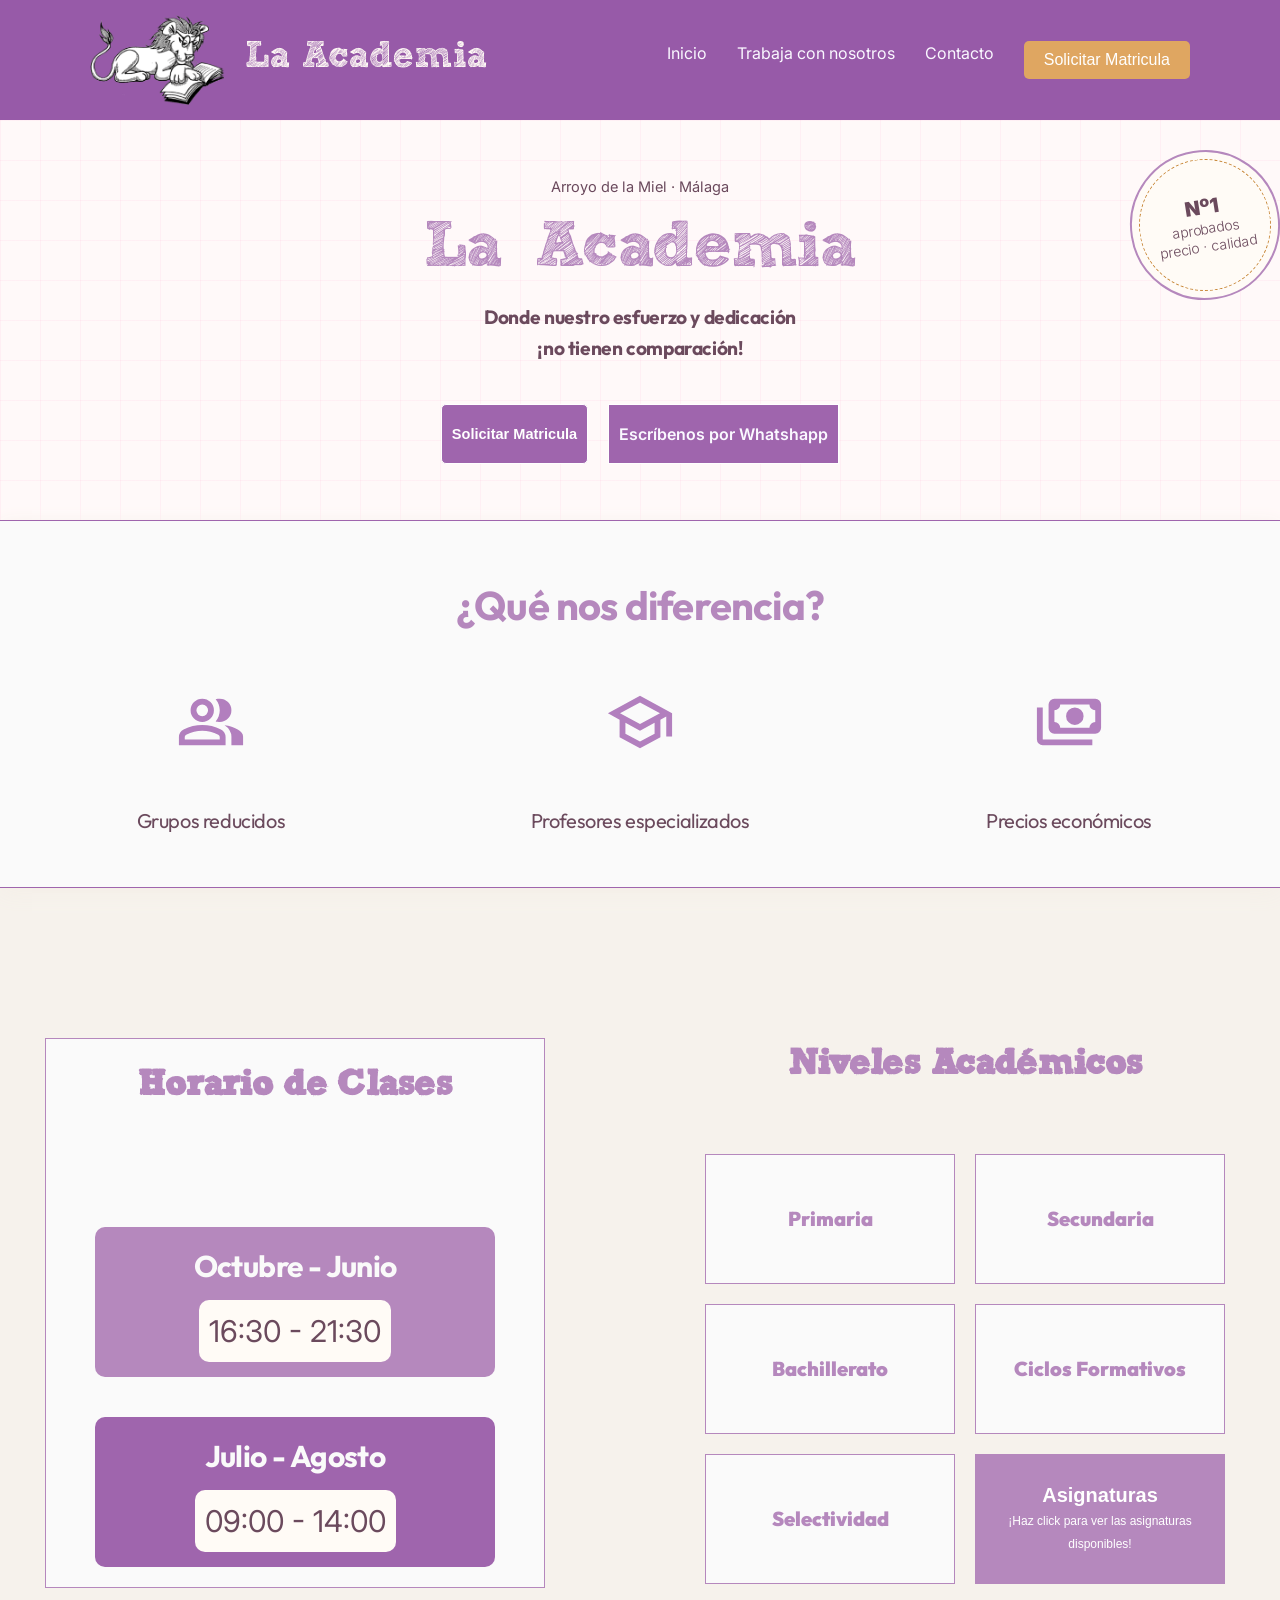
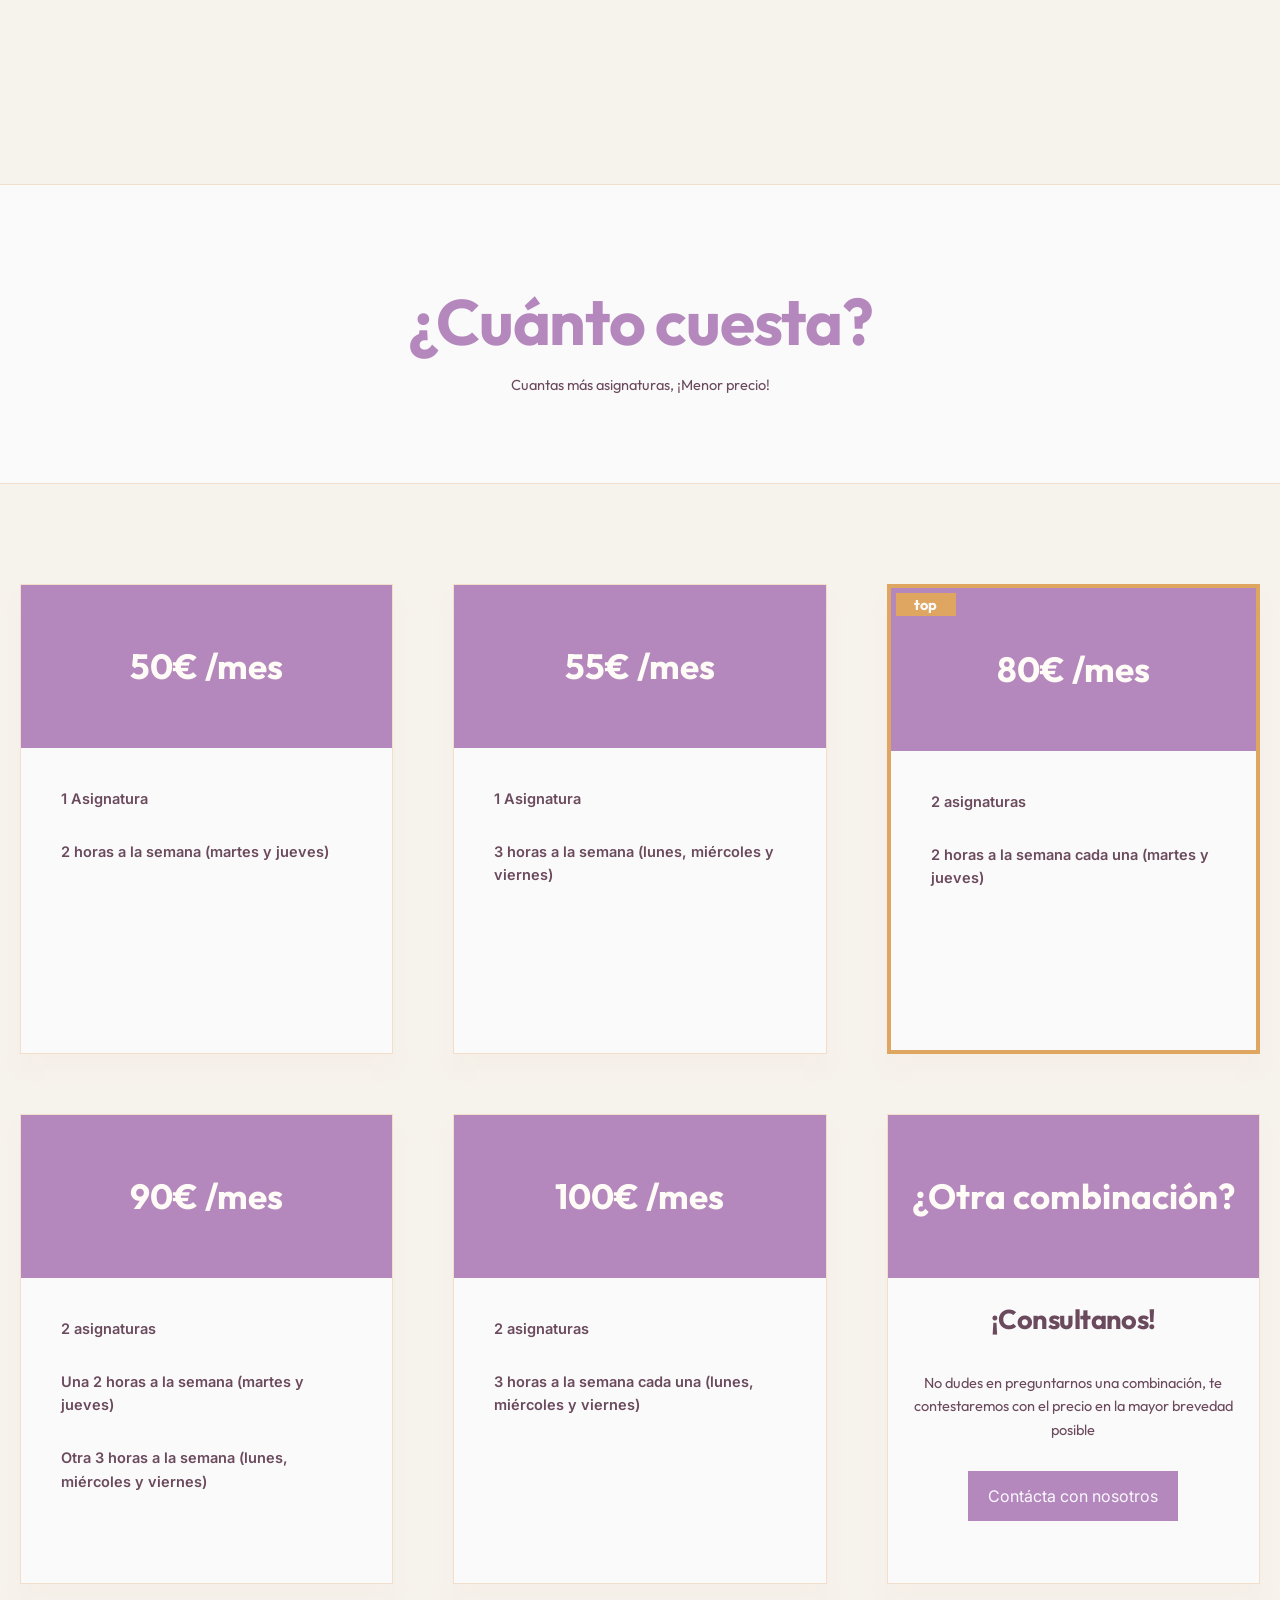
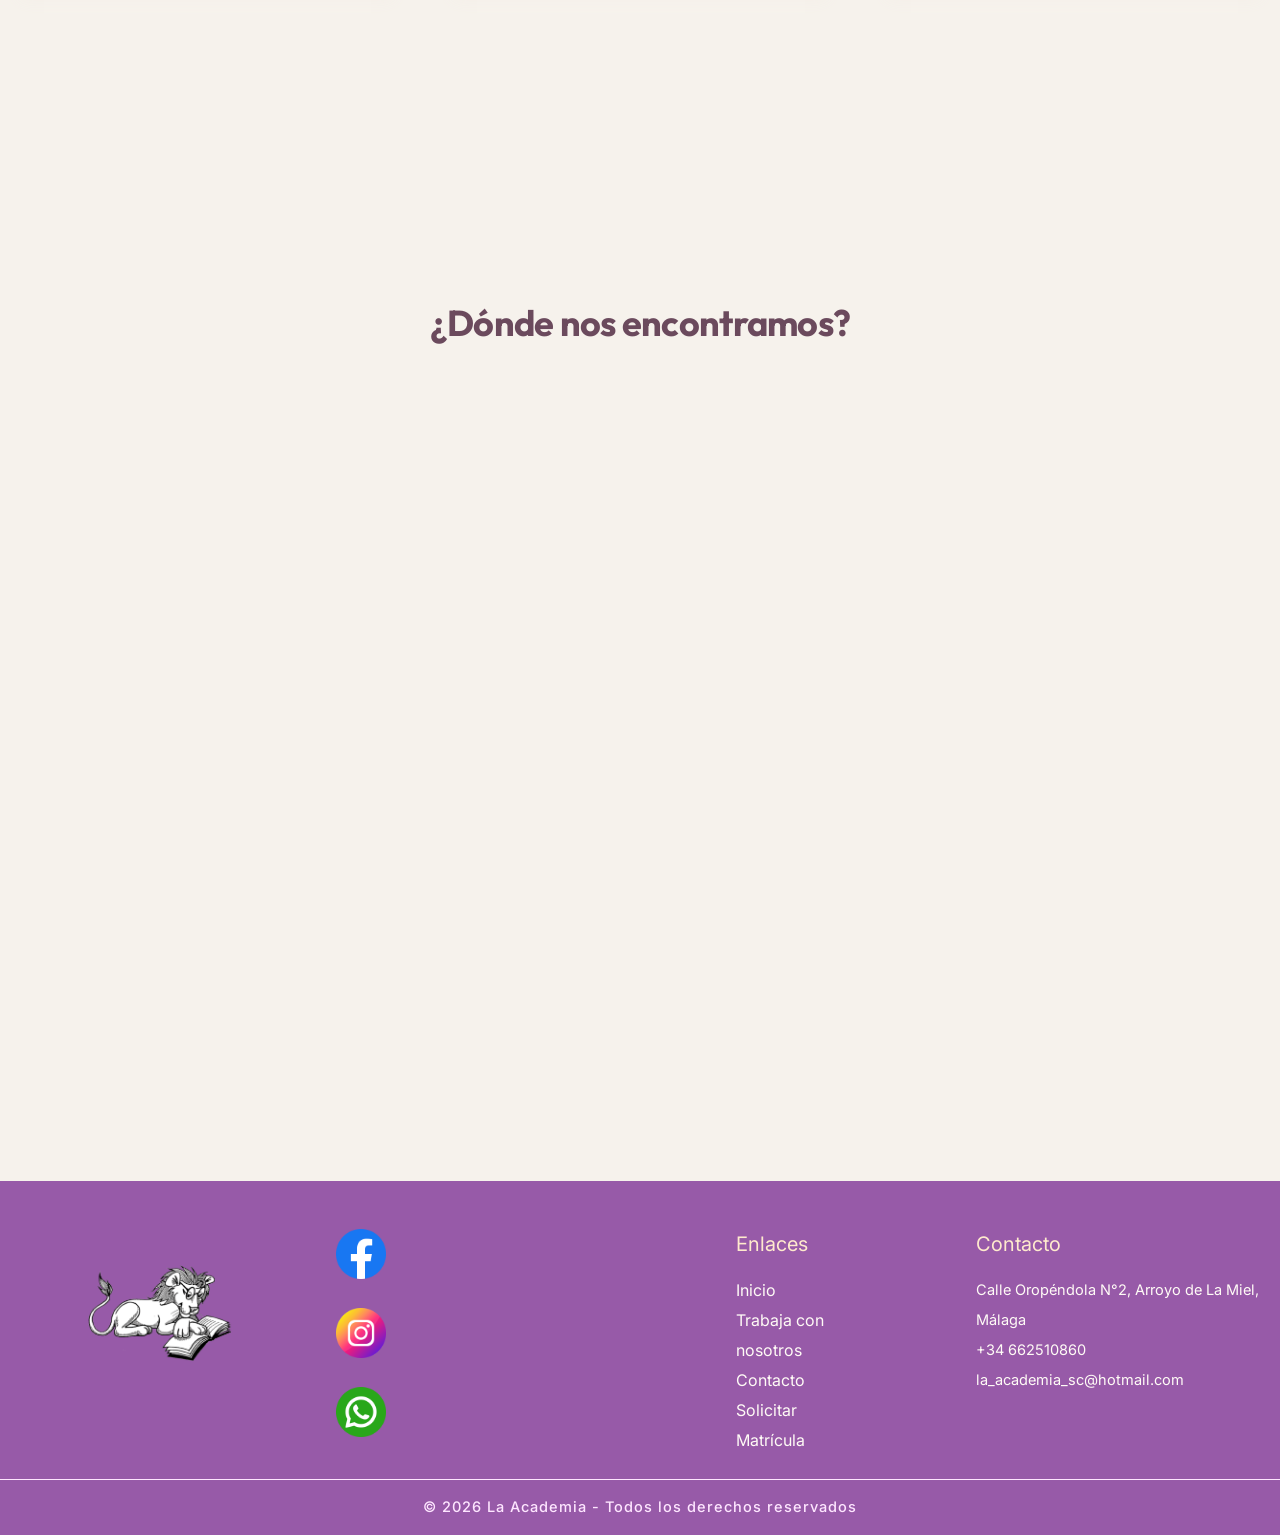
==== commit da7b93e3: "cambios footer whats" ====
--- a/index.html
+++ b/index.html
@@ -157,7 +157,7 @@
 
                 <h1>La Academia</h1>
 
-                <h2>N.º 1 en aprobados, precio y calidad
+                <h2>Donde nuestro esfuerzo y dedicación <br> ¡no tienen comparación!
 
                 </h2>
 
@@ -264,7 +264,7 @@
                         </div>
                     </div>
                 </div>
-                <div><button class="btn-color"> Escríbenos por WhatsApp</button></div>
+                <div><button class="btn-color"><a href="https://wa.me/34662510860" target="_blank">Escríbenos por Whatshapp</a></button></div>
             </div>
 
         </section>
@@ -577,6 +577,15 @@
                 <img src="img/logo.png" alt="Logo de la academia">
                 <!-- <p>Aprendizaje cercano, grupos reducidos y acompañamiento personalizado</p> -->
             </div>
+
+                <div class="redes">
+                <ul>
+                    <li><a href="https://www.facebook.com/LaAcademiaSC/"><img src="img/facebook.png" alt="logotipo facebook"></a></li>
+                    <li><a href="https://www.instagram.com/la_academia_sc/"><img src="img/instagram (1).png" alt="logotipo instagram"></a></li>
+                    <li><a href="https://wa.me/34662510860?text=Hola%2C%20me%20gustar%C3%ADa%20informaci%C3%B3n%20sobre%20las%20clases    " target="_blank"><img src="img/whatsapp (1).png" alt="logotipo whatsapp"></a></li>
+                </ul>
+            </div>
+
             <div class="divEnlaces ">
                 <p class="tituloFooter">Enlaces</p>
                 <ul>
@@ -586,6 +595,8 @@
                     <li><a href="./matricula.html">Solicitar Matrícula</a></li>
                 </ul>
             </div>
+
+            
             <div>
                 <address>
                     <p class="tituloFooter">Contacto</p>
@@ -596,9 +607,11 @@
                     </div>
                 </address>
             </div>
+
+        
         </div>
         <div class="footerCopy">
-            <p>© 2026 Academia - Todos los derechos reservados</p>
+            <p>© 2026 La Academia - Todos los derechos reservados</p>
         </div>
     </footer>
     <script src="js/index.js"></script>
--- a/css/stylesheet.css
+++ b/css/stylesheet.css
@@ -48,6 +48,7 @@
 html {
   scroll-behavior: smooth;
 }
+
 .boton-arriba {
   position: fixed;
   bottom: 20px;
@@ -58,7 +59,7 @@
   text-decoration: none;
   border-radius: 5%;
   font-size: 20px;
-    opacity: 0;
+  opacity: 0;
   pointer-events: none;
   transition: opacity 0.3s ease;
   z-index: 999;
@@ -164,7 +165,7 @@
   align-items: center;
   height: 120px;
   background-color: var(--violeta);
-  z-index: 100;
+  z-index: 2000;
 }
 
 
@@ -222,8 +223,8 @@
 
 .contenidoFooter {
   display: grid;
-  grid-template-columns: repeat(3, 1fr);
-  height: 200px;
+  grid-template-columns: repeat(4, 1fr);
+  height: 250px;
 }
 
 .contenidoFooter>div {
@@ -232,7 +233,7 @@
 }
 
 
-.contenidoFooter img{
+.contenidoFooter img {
   width: 50%;
 }
 
@@ -279,6 +280,15 @@
 
 /* COPY FOOTER */
 
+.redes img{
+  height: 50px;
+  width: 50px;
+}
+.redes ul{
+  display: flex;
+  flex-direction: column;
+  gap:20px;
+}
 .footerCopy p {
   text-align: center;
   letter-spacing: 1px;
@@ -336,23 +346,321 @@
   transition: all 0.3s ease;
 }
 
-@media (max-width: 400px) {
+
+.btn-abrir {
+  background-color: var(--dorado);
+  color: white;
+  padding: 10px 20px;
+  font-size: 16px;
+  cursor: pointer;
+  border-radius: 5px;
+}
+
+.btn-abrir:hover {
+  background-color: var(--dorado-oscuro);
+}
+
+.modal-overlay {
+  display: none;
+  position: fixed;
+  top: 0;
+  left: 0;
+  width: 100%;
+  height: 100%;
+  background-color: rgba(0, 0, 0, 0.4);
+  justify-content: center;
+  align-items: center;
+  align-content: center;
+
+  z-index: 1000;
+}
+
+.modal-content {
+  background-color: white;
+  padding: 30px;
+  border-radius: 8px;
+  width: 80%;
+  height: 730px;
+  display: flex;
+  flex-direction: column;
+  justify-content: left;
+  box-shadow: 0 4px 10px rgba(0, 0, 0, 0.2);
+  position: relative;
+  text-align: left;
+}
+
+.modal-content h2 {
+
+  font-size: var(--fs-h3);
+  margin-bottom: 15px;
+  color: var(--color-primario);
+}
+
+.grupo-completo {
+  display: flex;
+  gap: 20px;
+  flex-direction: column;
+  width: 500px;
+  margin-right: 200px;
+}
+
+#mensaje {
+  height: 55px;
+  width: 700px;
+}
+
+.modal-content h3 {
+  color: var(--ciruela-suave);
+}
+
+form {
+  display: flex;
+  flex-direction: column;
+  gap: 10px;
+  justify-content: start;
+  align-items: center;
+}
+
+.form-container {
+  background-color: #ffffff;
+  padding: 40px;
+  border-radius: 12px;
+  box-shadow: 0 8px 24px rgba(0, 0, 0, 0.08);
+  width: 100%;
+
+  box-sizing: border-box;
+}
+
+h2.form-title {
+  color: #4A3B5C;
+  font-size: 26px;
+  margin-top: 0;
+  margin-bottom: 5px;
+}
+
+.form-divider {
+  height: 2px;
+  background-color: #bfa1cb;
+  margin-bottom: 30px;
+  border: none;
+}
+
+.form-grid {
+  display: grid;
+  grid-template-columns: 1fr 1fr;
+  gap: 25px;
+}
+
+.form-column {
+  display: flex;
+  flex-direction: column;
+  width: 100%;
+}
+
+.form-full {
+  grid-column: span 2;
+}
+
+.form-group {
+  display: flex;
+  flex-direction: column;
+}
+
+.form-group label {
+  font-size: 12px;
+  font-weight: bold;
+  color: var(--ciruela-suave);
+  margin-bottom: 8px;
+  letter-spacing: 0.5px;
+}
+
+.form-group input[type="text"],
+.form-group input[type="email"],
+.form-group textarea {
+  padding: 12px 15px;
+  border: 1px solid #e0d6e6;
+  border-radius: 8px;
+  font-size: 14px;
+  color: #333;
+  background-color: #fff;
+  outline: none;
+  transition: border-color 0.2s, box-shadow 0.2s;
+}
+
+.form-group input:focus,
+.form-group textarea:focus {
+  border-color: #9A7AA8;
+  box-shadow: 0 0 0 3px rgba(154, 122, 168, 0.15);
+}
+
+/* Secciones de Asignaturas */
+.asignaturas-section h3 {
+  font-size: 15px;
+  color: #4A3B5C;
+  margin: 0 0 12px 0;
+  border-bottom: 1px solid #e0d6e6;
+  padding-bottom: 6px;
+}
+
+.checkbox-group {
+  display: flex;
+  gap: 10px;
+}
+
+.checkbox-label {
+  display: flex;
+  align-items: center;
+  font-size: 14px;
+  color: #4A3B5C;
+  cursor: pointer;
+}
+
+.checkbox-label input[type="checkbox"] {
+  margin-right: 10px;
+  accent-color: #9A7AA8;
+  width: 16px;
+  height: 16px;
+  cursor: pointer;
+}
+
+
+
+.botones-form {
+  display: flex;
+}
+
+.modal-content h2 {
+  margin-top: 0;
+}
+
+.form-group {
+  margin-bottom: 15px;
+}
+
+.form-group label {
+  display: block;
+  margin-bottom: 5px;
+  font-weight: bold;
+}
+
+.form-group input {
+  width: 100%;
+  padding: 8px;
+  box-sizing: border-box;
+  border: 1px solid #ccc;
+  border-radius: 4px;
+}
+
+.btn-enviar {
+  background-color: var(--violeta);
+  color: white;
+  border: none;
+  padding: 10px 15px;
+  cursor: pointer;
+  width: 120px;
+  height: 60px;
+  font-weight: 900;
+  border-radius: 4px;
+}
+
+.btn-enviar:hover {
+  background-color: #218838;
+}
+
+.btn-cerrar {
+  background-color: var(--violeta);
+  color: white;
+  border: none;
+  padding: 10px 15px;
+  cursor: pointer;
+  border-radius: 4px;
+  width: 120px;
+  margin-left: 10px;
+}
+
+.btn-cerrar:hover {
+  background-color: #c82333;
+}
+
+.grupo1-asig {
+    display: flex;
+    gap: 30px;
+
+}
+
+.grupo2-asig {
+    display: flex;
+    gap: 30px;
+}
+
+@media (max-width: 425px) {
+  .modal-content {
+    width: 400px;
+    height: 900px;
+  }
+
+  .form-group {
+    width: 300px;
+  }
+
+  #mensaje {
+    width: 350px;
+    margin-right: 90px;
+  }
+
+
+  .form-grid {
+    grid-template-columns: 1fr;
+  }
+
+  .form-full {
+    grid-column: span 1;
+    margin-right: 50px;
+  }
+
+
+  label p {
+    font-size: var(--fs-p);
+  }
+
+  .checkbox-label{
+    width: 160px;
+  }
+  .checkbox-group {
+    display: flex;
+    margin: 10px 0px;
+  }
+
+  .grupo1-asig {
+        flex-direction: column;
+gap: 10px;
+  }
+
+  .grupo2-asig {
+        flex-direction: column;
+        gap:10px;
+  }
+
+  .checkbox-group label {
+    font-size: 11px;
+  }
+
 
   body {
     width: 100%;
   }
 
   .logo img {
-  height: 50px;
-
-  
-}
-
-.logo{
-  flex-direction: column;
-  gap: 0;
-  padding-left: 60px;
-}
+    height: 50px;
+
+
+  }
+
+  .logo {
+    flex-direction: column;
+    gap: 0;
+    padding-left: 60px;
+  }
 
   .desc {
     overflow: hidden;
@@ -522,22 +830,40 @@
 
 }
 
-@media (min-width: 401px) and (max-width:800px) {
+@media (min-width: 426px) and (max-width:800px) {
 
   body {
     width: 100%;
   }
 
   .logo img {
-  height: 70px;
-
-  
-}
-
-
-
-
- 
+    height: 70px;
+
+
+  }
+
+
+
+    .modal-content {
+        width: 700px;
+    }
+
+    #mensaje {
+        width: 550px;
+    }
+
+    .asignaturas-section {
+        flex-direction: column;
+    }
+
+    .checkbox-group {
+        gap: 5px;
+        display: flex;
+    }
+    .checkbox-group label {
+        font-size: 11px;
+    }
+
 
 
   .hero {
@@ -549,7 +875,7 @@
     flex-direction: row;
     align-items: center;
     position: relative;
-        display: flex;
+    display: flex;
     justify-content: space-around;
   }
 
@@ -714,21 +1040,4 @@
     top: 0;
   }
 
-  
-    .modal-content {
-        width: 750px;
-    }
-
-    #mensaje {
-        width:450px;
-    }
-
-    .asignaturas-section {
-        flex-direction: column;
-    }
-
-    .checkbox-group {
-        gap: 5px;
-    }
-
 }
--- a/css/index.css
+++ b/css/index.css
@@ -105,6 +105,7 @@
     display: flex;
     flex-direction: column;
     align-items: center;
+    text-align: center;
 }
 
 .sello {
@@ -419,243 +420,6 @@
     height: 300px;
 }
 
-.btn-abrir {
-    background-color: var(--dorado);
-    color: white;
-    padding: 10px 20px;
-    font-size: 16px;
-    cursor: pointer;
-    border-radius: 5px;
-}
-
-.btn-abrir:hover {
-    background-color: var(--dorado-oscuro);
-}
-
-.modal-overlay {
-    display: none;
-    position: fixed;
-    top: 0;
-    left: 0;
-    width: 100%;
-    height: 100%;
-    background-color: rgba(0, 0, 0, 0.4);
-    justify-content: center;
-    align-items: center;
-    align-content: center;
-
-    z-index: 1000;
-}
-
-.modal-content {
-    background-color: white;
-    padding: 30px;
-    border-radius: 8px;
-    width: 80%;
-    height: 730px;
-    display: flex;
-    flex-direction: column;
-    justify-content: left;
-    box-shadow: 0 4px 10px rgba(0, 0, 0, 0.2);
-    position: relative;
-    text-align: left;
-}
-
-.modal-content h2 {
-
-    font-size: var(--fs-h3);
-    margin-bottom: 15px;
-    color: var(--color-primario);
-}
-
-.grupo-completo {
-    display: flex;
-    gap: 20px;
-    flex-direction: column;
-    width: 500px;
-    margin-right: 200px;
-}
-
-#mensaje {
-    height: 55px;
-    width: 700px;
-}
-
-.modal-content h3 {
-    color: var(--ciruela-suave);
-}
-
-form {
-    display: flex;
-    flex-direction: column;
-    gap: 10px;
-    justify-content: start;
-    align-items: center;
-}
-
-.form-container {
-    background-color: #ffffff;
-    padding: 40px;
-    border-radius: 12px;
-    box-shadow: 0 8px 24px rgba(0, 0, 0, 0.08);
-    width: 100%;
-
-    box-sizing: border-box;
-}
-
-h2.form-title {
-    color: #4A3B5C;
-    font-size: 26px;
-    margin-top: 0;
-    margin-bottom: 5px;
-}
-
-.form-divider {
-    height: 2px;
-    background-color: #bfa1cb;
-    margin-bottom: 30px;
-    border: none;
-}
-
-.form-grid {
-    display: grid;
-    grid-template-columns: 1fr 1fr;
-    gap: 25px;
-}
-
-.form-column {
-    display: flex;
-    flex-direction: column;
-    width: 100%;
-}
-
-.form-full {
-    grid-column: span 2;
-}
-
-.form-group {
-    display: flex;
-    flex-direction: column;
-}
-
-.form-group label {
-    font-size: 12px;
-    font-weight: bold;
-    color: var(--ciruela-suave);
-    margin-bottom: 8px;
-    letter-spacing: 0.5px;
-}
-
-.form-group input[type="text"],
-.form-group input[type="email"],
-.form-group textarea {
-    padding: 12px 15px;
-    border: 1px solid #e0d6e6;
-    border-radius: 8px;
-    font-size: 14px;
-    color: #333;
-    background-color: #fff;
-    outline: none;
-    transition: border-color 0.2s, box-shadow 0.2s;
-}
-
-.form-group input:focus,
-.form-group textarea:focus {
-    border-color: #9A7AA8;
-    box-shadow: 0 0 0 3px rgba(154, 122, 168, 0.15);
-}
-
-/* Secciones de Asignaturas */
-.asignaturas-section h3 {
-    font-size: 15px;
-    color: #4A3B5C;
-    margin: 0 0 12px 0;
-    border-bottom: 1px solid #e0d6e6;
-    padding-bottom: 6px;
-}
-
-.checkbox-group {
-    display: flex;
-    gap: 10px;
-}
-
-.checkbox-label {
-    display: flex;
-    align-items: center;
-    font-size: 14px;
-    color: #4A3B5C;
-    cursor: pointer;
-}
-
-.checkbox-label input[type="checkbox"] {
-    margin-right: 10px;
-    accent-color: #9A7AA8;
-    width: 16px;
-    height: 16px;
-    cursor: pointer;
-}
-
-.checkbox-group {
-    display: flex;
-    gap: 40px;
-}
-
-.botones-form {
-    display: flex;
-}
-
-.modal-content h2 {
-    margin-top: 0;
-}
-
-.form-group {
-    margin-bottom: 15px;
-}
-
-.form-group label {
-    display: block;
-    margin-bottom: 5px;
-    font-weight: bold;
-}
-
-.form-group input {
-    width: 100%;
-    padding: 8px;
-    box-sizing: border-box;
-    border: 1px solid #ccc;
-    border-radius: 4px;
-}
-
-.btn-enviar {
-    background-color: var(--violeta);
-    color: white;
-    border: none;
-    padding: 10px 15px;
-    cursor: pointer;
-    width: 120px;
-    height: 60px;
-    font-weight: 900;
-    border-radius: 4px;
-}
-
-.btn-enviar:hover {
-    background-color: #218838;
-}
-
-.btn-cerrar {
-    background-color: var(--violeta);
-    color: white;
-    border: none;
-    padding: 10px 15px;
-    cursor: pointer;
-    border-radius: 4px;
-    width: 120px;
-    margin-left: 10px;
-}
-
-.btn-cerrar:hover {
-    background-color: #c82333;
-}
 
 .acentuar {
     border: solid 5px var(--dorado);
@@ -769,16 +533,7 @@
     padding: 30px;
 }
 
-.grupo1-asig {
-    display: flex;
-    gap: 30px;
-
-}
-
-.grupo2-asig {
-    display: flex;
-    gap: 30px;
-}
+
 
 @media (max-width: 425px) {
 
@@ -852,53 +607,7 @@
 
     }
 
-    .modal-content {
-        width: 400px;
-        height: 800px;
-    }
-
-    .form-group {
-        width: 300px;
-    }
-
-    #mensaje {
-        width: 350px;
-        margin-right: 90px;
-    }
-
-
-    .form-grid {
-        grid-template-columns: 1fr;
-    }
-
-    .form-full {
-        grid-column: span 1;
-        margin-right: 50px;
-    }
-
-
-    label p {
-        font-size: var(--fs-p);
-    }
-
-    .checkbox-group {
-        gap: 5px;
-        font-size: 5px;
-        display: flex;
-        gap: 80px;
-    }
-.grupo1-asig{
-    display: block;
-        gap: 30px;
-
-}
-.grupo2-asig{
-    display: block;
-    gap: 30px;
-}
-    .checkbox-group label {
-        font-size: 11px;
-    }
+  
 
 }
 
@@ -966,6 +675,75 @@
 
     }
 
+
+
+
+}
+@media (min-width: 801px) and (max-width: 1050px) {
+
+
+
+
+    .baraja-precios {
+        grid-template-columns: repeat(2, 1fr);
+        padding: 5%;
+    }
+
+    .baraja-info {
+        padding: 5%;
+        margin: 5%;
+        gap: 60px;
+    }
+
+
+    .panel-principal {
+        gap: 90px;
+    }
+
+    .horario-box {
+        width: 280px;
+
+    }
+
+    .niveles {
+        max-width: 450px;
+    }
+
+    .niveles-panel {
+        width: 170px;
+        height: 120px;
+    }
+
+    #btn-asignaturas {
+        height: 120px;
+    }
+
+    .titulo-precios {
+        text-align: center;
+    }
+
+    .num-precio h3 {
+        text-align: center;
+    }
+
+    .hero .sello {
+        right: 20px;
+    }
+
+.tarjeta-asignaturas{
+    width: 125px;
+}
+
+    #contenido-panel-informativo {
+        height: 20rem;
+        width: 1010px
+    }
+
+    .baraja-asignaturas {
+        gap: 20px;
+
+    }
+
     .modal-content {
         width: 700px;
     }
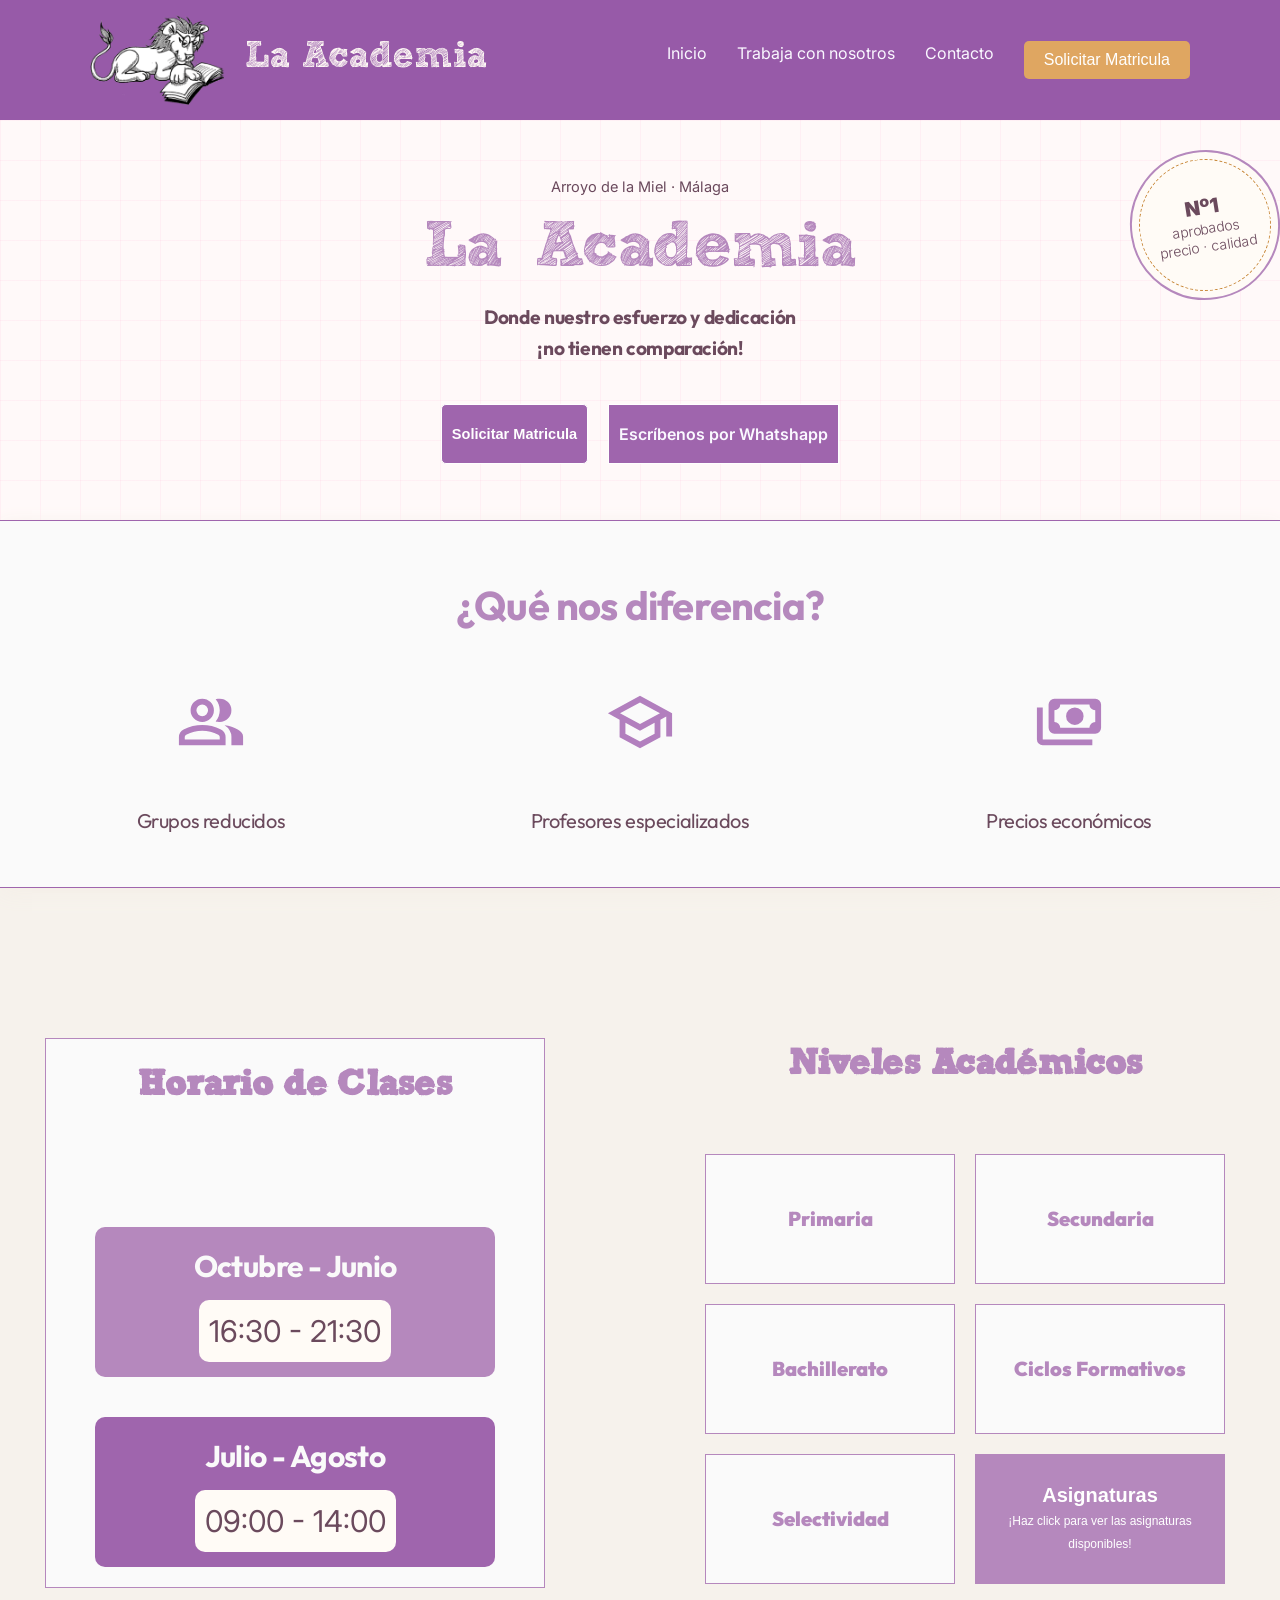
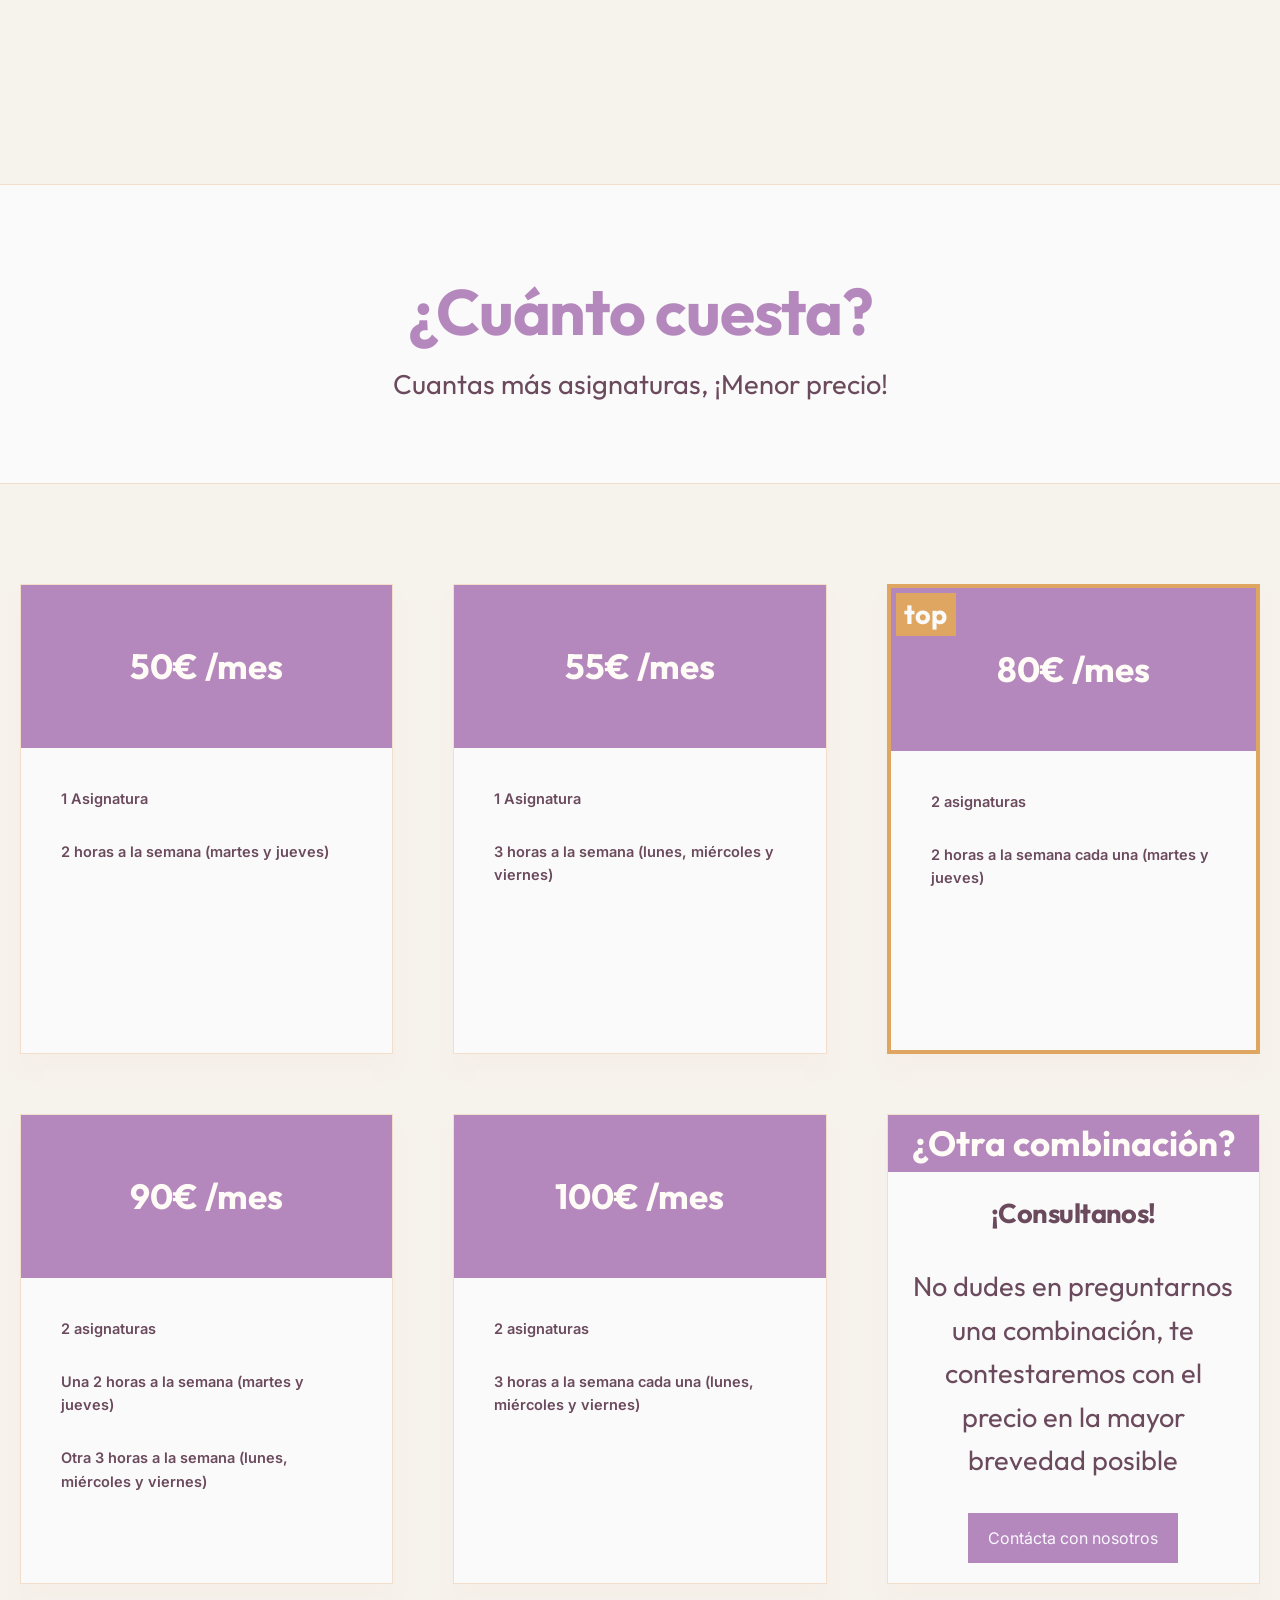
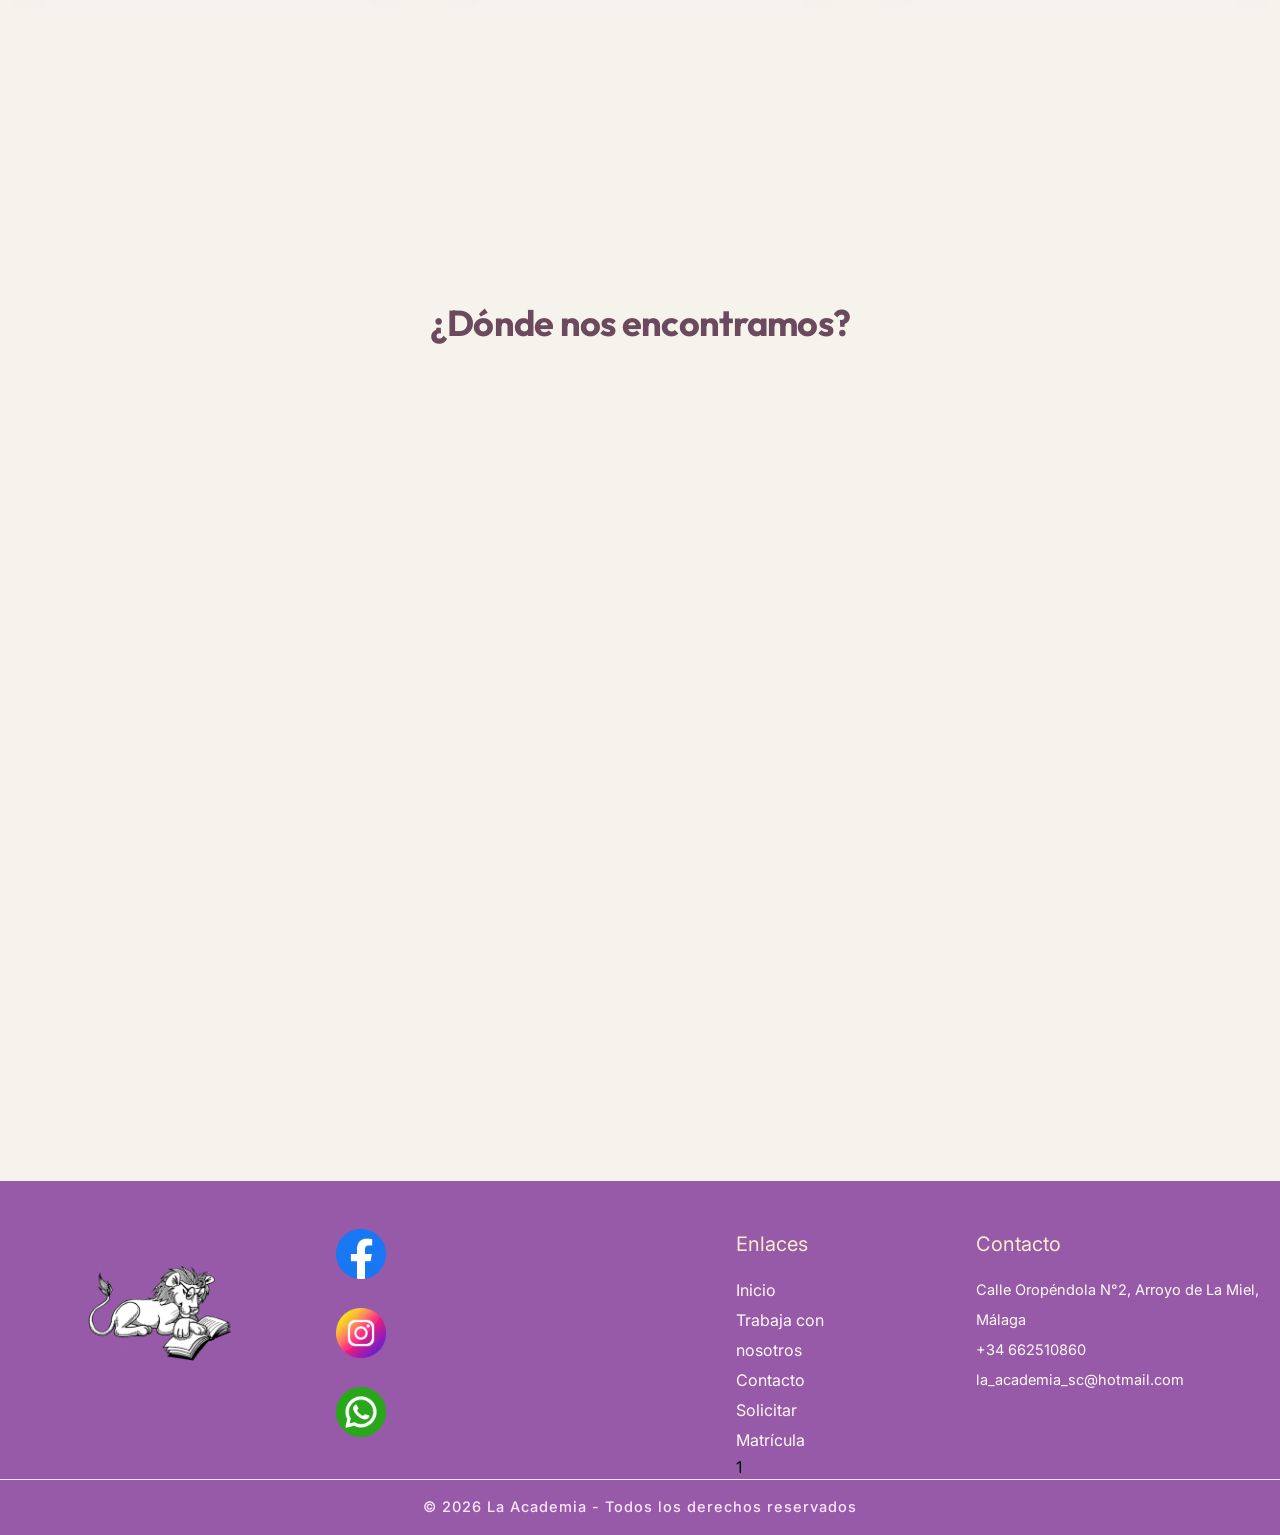
==== commit 5d6ea4b0: "enlaces" ====
--- a/index.html
+++ b/index.html
@@ -264,7 +264,7 @@
                         </div>
                     </div>
                 </div>
-                <div><button class="btn-color"><a href="https://wa.me/34662510860" target="_blank">Escríbenos por Whatshapp</a></button></div>
+                <div><button class="btn-color"><a href="https://wa.me/34662510860?text=Hola%2C%20me%20gustar%C3%ADa%20informaci%C3%B3n%20sobre%20las%20clases  " target="_blank">Escríbenos por Whatshapp</a></button></div>
             </div>
 
         </section>
@@ -592,7 +592,7 @@
                     <li><a href="./index.html">Inicio</a></li>
                     <li><a href="./trabaja.html">Trabaja con nosotros</a></li>
                     <li><a href="./contacto.html">Contacto</a></li>
-                    <li><a href="./matricula.html">Solicitar Matrícula</a></li>
+                    <li><a href="./matricula.html">Solicitar Matrícula</a></li>1
                 </ul>
             </div>
 
--- a/css/stylesheet.css
+++ b/css/stylesheet.css
@@ -35,7 +35,7 @@
   --fs-h1: clamp(2.75rem, 5vw + 1rem, 4rem);
   --fs-h2: clamp(1.5rem, 2.5vw + 0.5rem, 2.25rem);
   --fs-h3: clamp(1.25rem, 1.5vw + 0.5rem, 1.75rem);
-  --fs-p: clamp(0.5rem, 0.2vw + 0.75rem, 1.15rem);
+  --fs-p: clamp(0.75rem, 0.2vw + 0.75rem, 1.15rem);
   --fs-psmall: clamp(0.2rem, 0.08vw + 0.55rem, 1rem);
 }
 
--- a/css/index.css
+++ b/css/index.css
@@ -85,6 +85,7 @@
     border-top: solid 0.5px var(--gris-borde);
     border-bottom: solid 0.5px var(--gris-borde);
 }
+
 
 .panel-info h2 {
     color: var(--color-primario);
@@ -507,7 +508,7 @@
 
 .precios p {
     font-family: var(--font-heading);
-    font-size: var(--fs-p);
+    font-size: var(--fs-h3);
 }
 
 
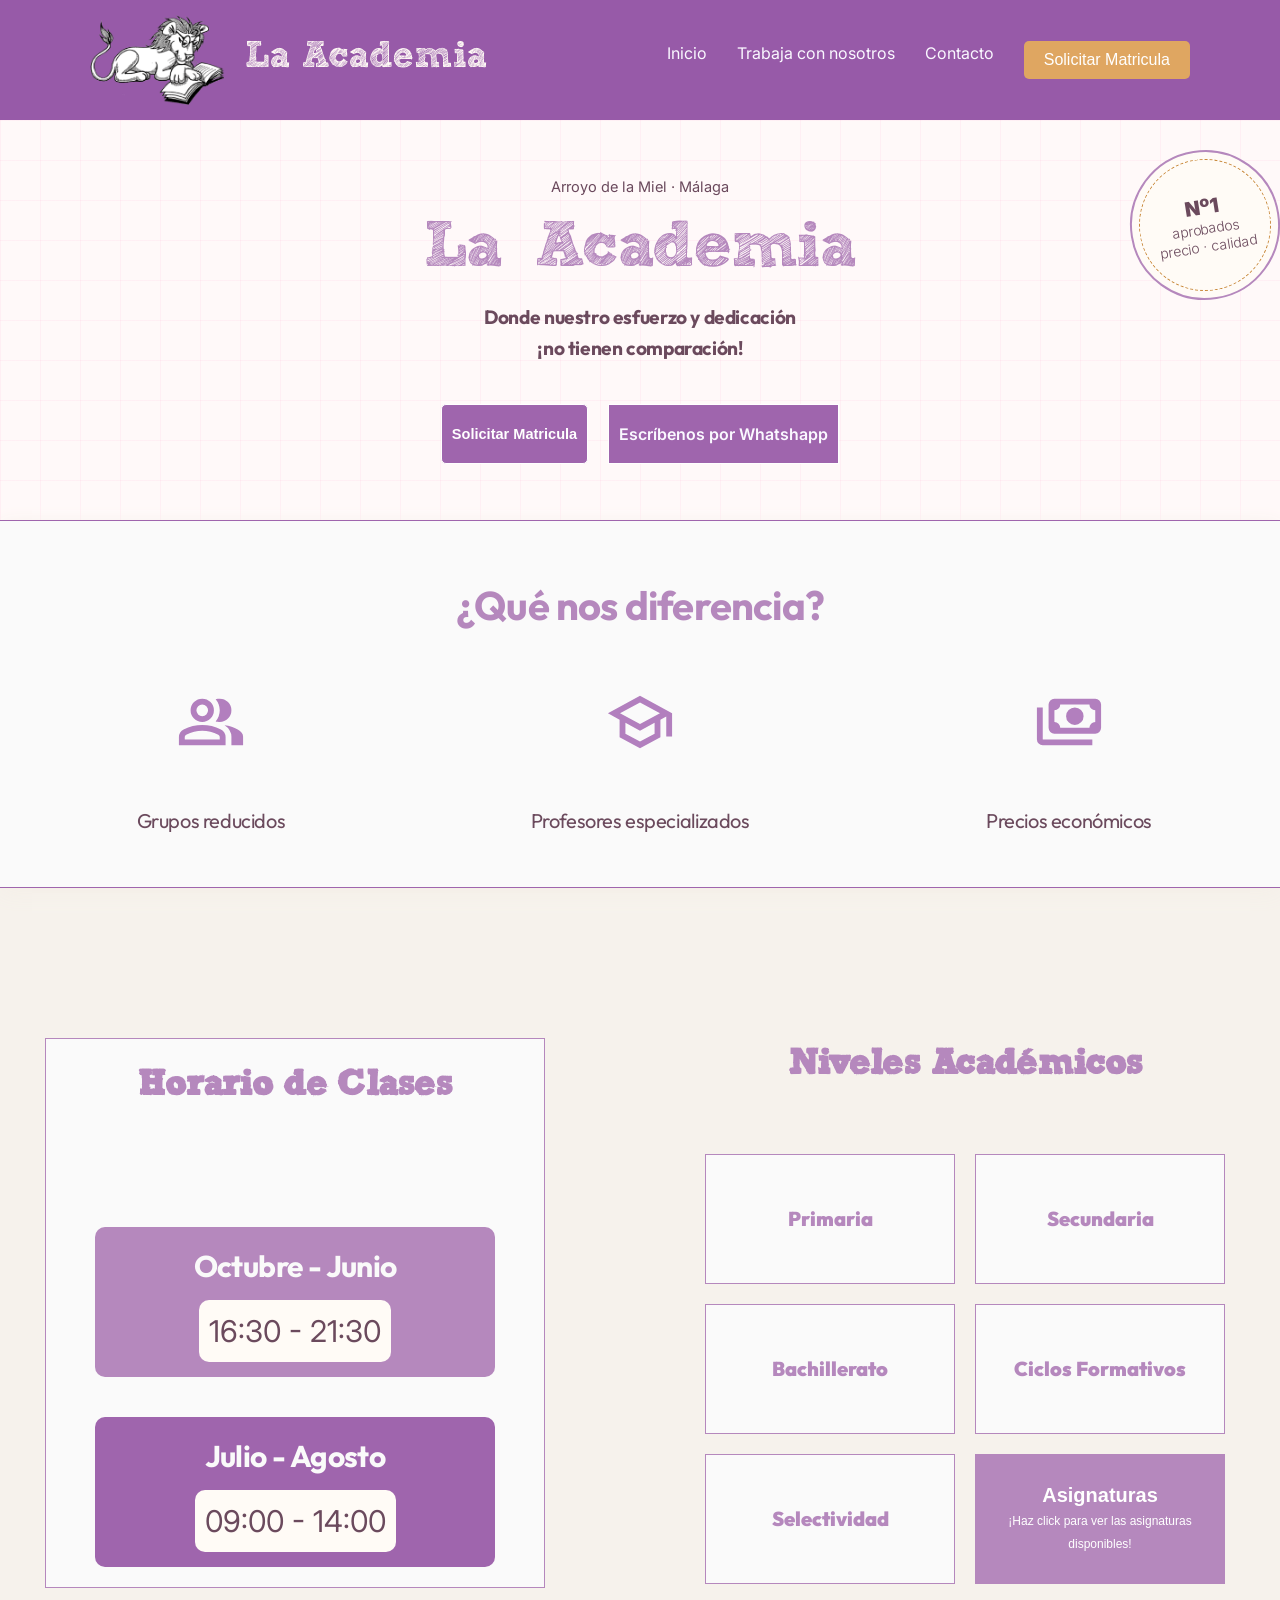
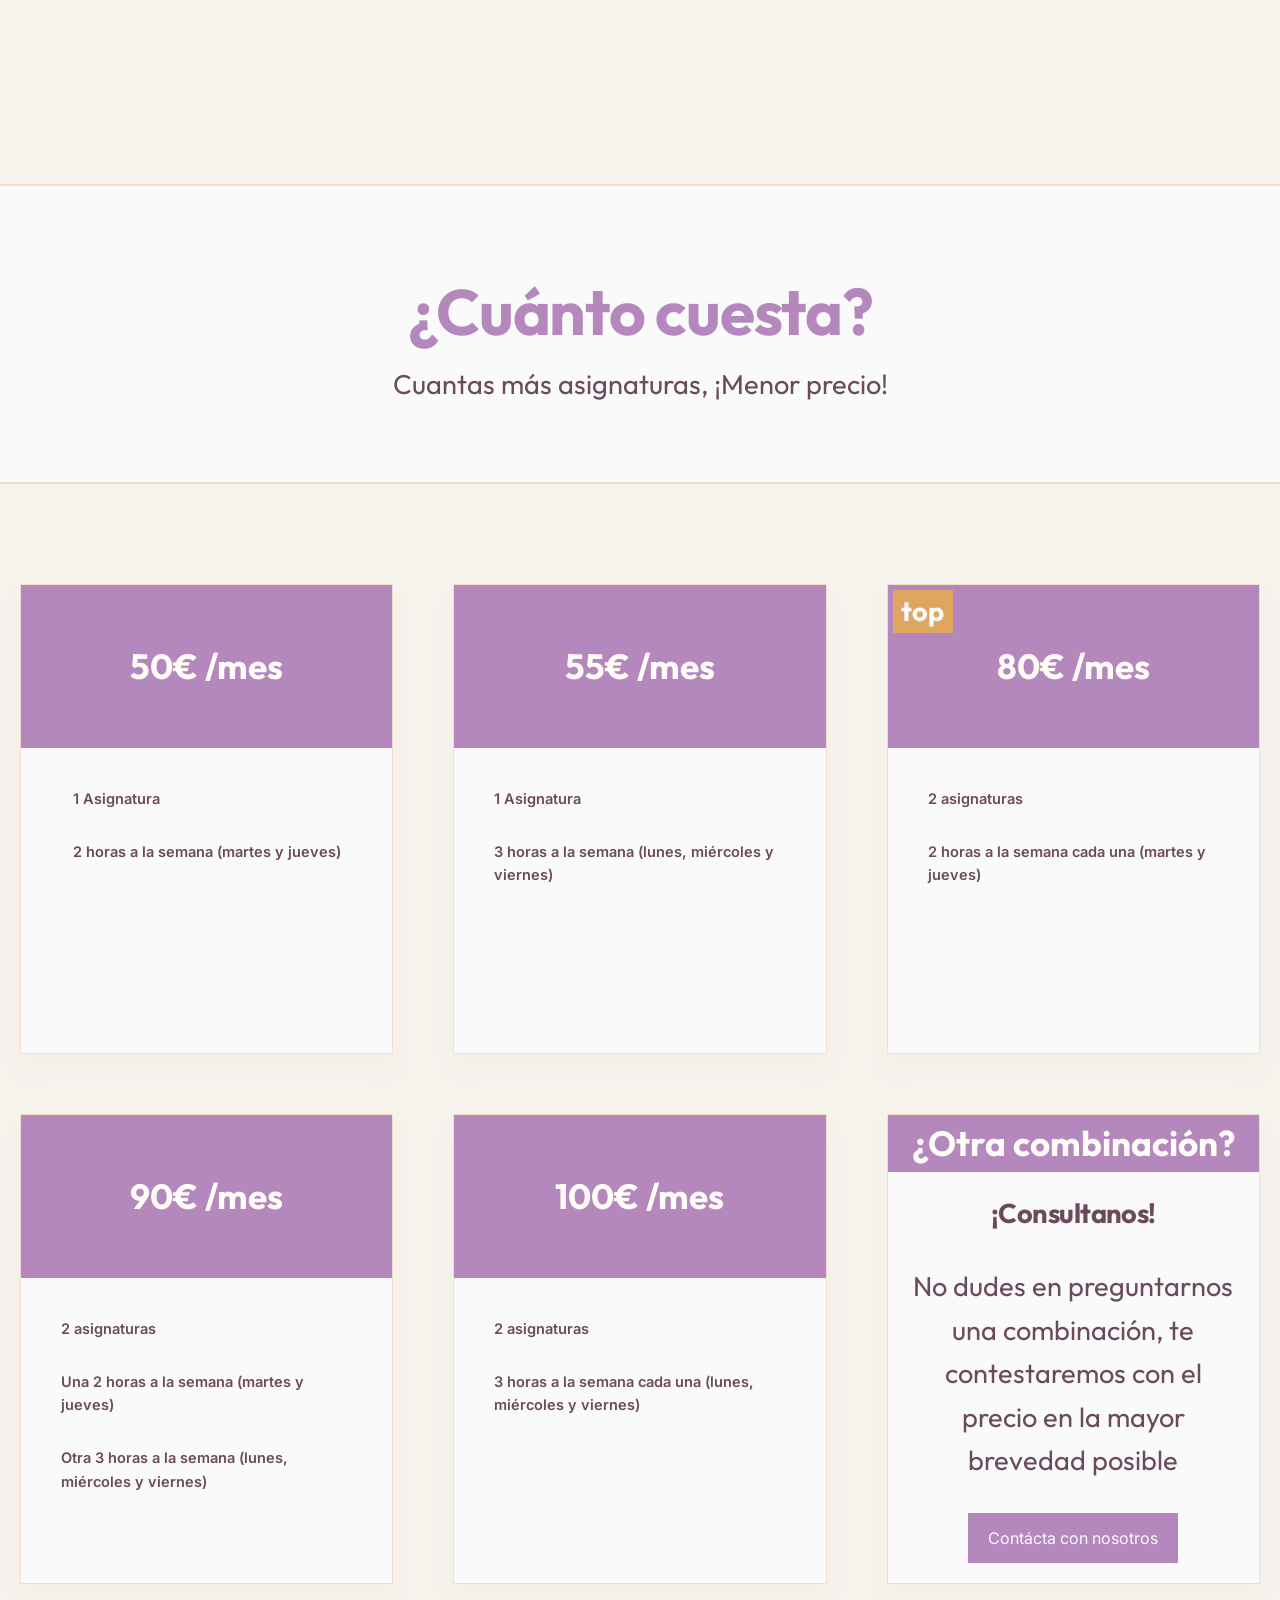
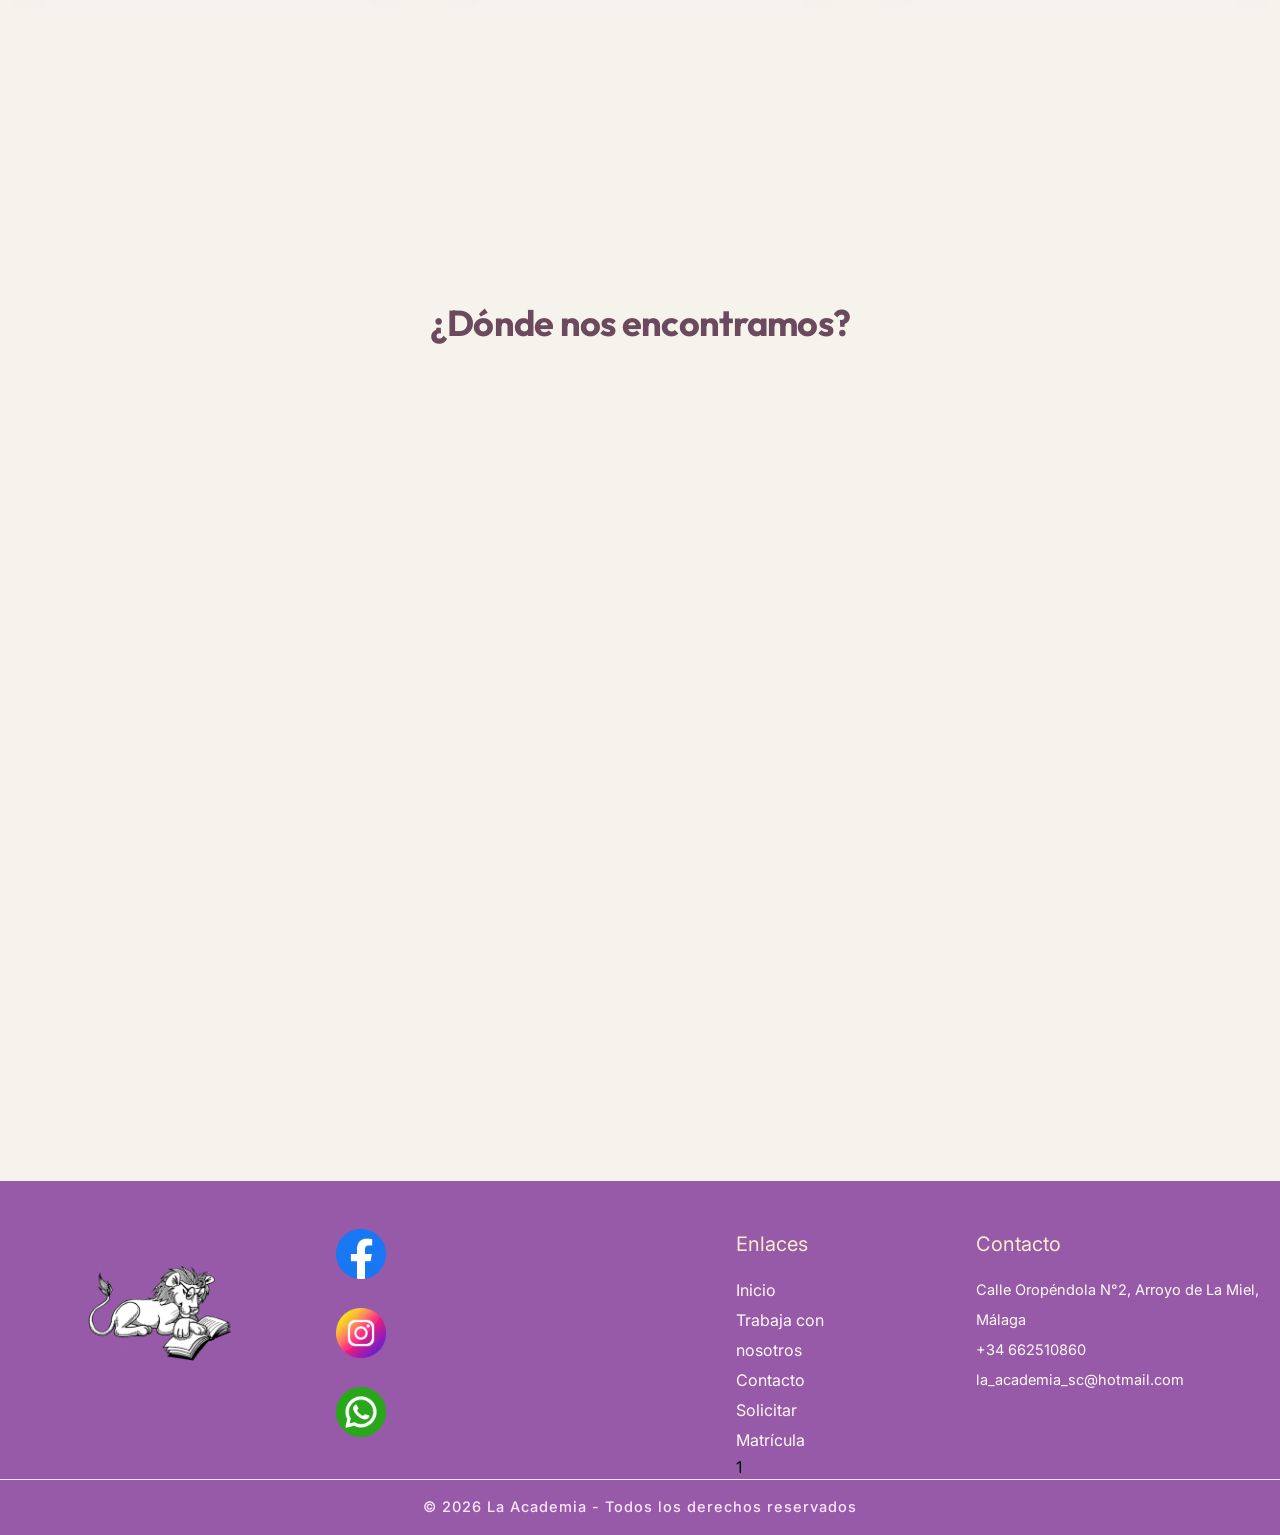
==== commit 2cbc65a2: "solicitar matricula todas páginas" ====
--- a/index.html
+++ b/index.html
@@ -42,102 +42,12 @@
                 <li><a href="index.html">Inicio</a></li>
                 <li><a href="trabaja.html">Trabaja con nosotros</a></li>
                 <li><a href="contacto.html">Contacto</a></li>
+
+
                 <li class="acento">
-                    <div class="grupo-formulario"><button class="btn-abrir" id="abrirModal">Solicitar Matricula</button>
-
-                        <div class="modal-overlay" id="miModal">
-                            <div class="modal-content">
-                                <h2>Rellenar Formulario</h2>
-                                <form id="formDatos">
-                                    <div class="form-column">
-                                        <div class="grupo-completo">
-                                            <div class="form-group">
-                                                <label for="nombre">NOMBRE</label>
-                                                <input type="text" id="nombre" name="nombre"
-                                                    placeholder="Introduce tu nombre" required>
-                                            </div>
-
-                                            <div class="form-group">
-                                                <label for="apellidos">APELLIDOS</label>
-                                                <input type="text" id="apellidos" name="apellidos"
-                                                    placeholder="Introduce tus apellidos" required>
-                                            </div>
-
-                                            <div class="form-group">
-                                                <label for="email">CORREO ELECTRÓNICO</label>
-                                                <input type="email" id="email" name="email"
-                                                    placeholder="Introduce tu correo electrónico" required>
-                                            </div>
-                                        </div>
-                                    </div>
-
-                                    <div class="form-column">
-                                        <div class="asignaturas-section">
-                                            <h3>Asignaturas (2 horas)</h3>
-                                            <div class="checkbox-group">
-                                                <div class="grupo1-asig">
-                                                    <label class="checkbox-label"><input type="checkbox" name="asig_2h"
-                                                            value="Matemáticas"> Matemáticas</label>
-                                                    <label class="checkbox-label"><input type="checkbox" name="asig_2h"
-                                                            value="Física"> Física</label>
-                                                    <label class="checkbox-label"><input type="checkbox" name="asig_2h"
-                                                            value="Química"> Química</label>
-                                                    <label class="checkbox-label"><input type="checkbox" name="asig_2h"
-                                                            value="Inglés"> Inglés</label>
-
-                                                </div>
-                                                <div class="grupo2-asig">
-                                                    <label class="checkbox-label"><input type="checkbox" name="asig_2h"
-                                                            value="Francés"> Francés</label>
-                                                    <label class="checkbox-label"><input type="checkbox" name="asig_2h"
-                                                            value="Lengua y literatura"> Lengua y literatura</label>
-                                                    <label class="checkbox-label"><input type="checkbox" name="asig_2h"
-                                                            value="Física y química"> Física y química</label>
-                                                </div>
-                                            </div>
-                                        </div>
-
-                                        <div class="asignaturas-section">
-                                            <h3>Asignaturas (3 horas)</h3>
-                                            <div class="checkbox-group">
-                                                <div class="grupo1-asig">
-                                                    <label class="checkbox-label"><input type="checkbox" name="asig_2h"
-                                                            value="Matemáticas"> Matemáticas</label>
-                                                    <label class="checkbox-label"><input type="checkbox" name="asig_2h"
-                                                            value="Física"> Física</label>
-                                                    <label class="checkbox-label"><input type="checkbox" name="asig_2h"
-                                                            value="Química"> Química</label>
-                                                    <label class="checkbox-label"><input type="checkbox" name="asig_2h"
-                                                            value="Inglés"> Inglés</label>
-
-                                                </div>
-                                                <div class="grupo2-asig">
-                                                    <label class="checkbox-label"><input type="checkbox" name="asig_2h"
-                                                            value="Francés"> Francés</label>
-                                                    <label class="checkbox-label"><input type="checkbox" name="asig_2h"
-                                                            value="Lengua y literatura"> Lengua y literatura</label>
-                                                    <label class="checkbox-label"><input type="checkbox" name="asig_2h"
-                                                            value="Física y química"> Física y química</label>
-                                                </div>
-                                            </div>
-                                        </div>
-                                    </div>
-
-                                    <!-- Fila Completa: Mensaje y Botón -->
-                                    <div class="form-group form-full">
-                                        <label for="mensaje">MENSAJE</label>
-                                        <textarea id="mensaje" name="mensaje"
-                                            placeholder="Escribe tu consulta o mensaje adicional"></textarea>
-                                    </div>
-                                    <div class="botones-form">
-                                        <button type="submit" class="btn-enviar">Enviar</button>
-                                        <button type="button" class="btn-cerrar" id="cerrarModal">Cerrar</button>
-                                    </div>
-                                </form>
-                            </div>
-                        </div>
-                    </div>
+                    <button class="btn-abrir" id="abrirModalNav">Solicitar Matricula</button>
                 </li>
+
 
 
             </ul>
@@ -148,6 +58,77 @@
     <!-- main -->
 
     <main>
+
+        <section class="solicitarmat">
+            <div class="modal-overlay" id="miModal">
+    <div class="modal-content">
+        <h2>Rellenar Formulario</h2>
+        <form id="formDatos">
+            <div class="form-column">
+                <div class="grupo-completo">
+                    <div class="form-group">
+                        <label for="nombre">NOMBRE</label>
+                        <input type="text" id="nombre" name="nombre" placeholder="Introduce tu nombre" required>
+                    </div>
+                    <div class="form-group">
+                        <label for="apellidos">APELLIDOS</label>
+                        <input type="text" id="apellidos" name="apellidos" placeholder="Introduce tus apellidos" required>
+                    </div>
+                    <div class="form-group">
+                        <label for="email">CORREO ELECTRÓNICO</label>
+                        <input type="email" id="email" name="email" placeholder="Introduce tu correo electrónico" required>
+                    </div>
+                </div>
+            </div>
+
+            <div class="form-column">
+                <div class="asignaturas-section">
+                    <h3>Asignaturas (2 horas)</h3>
+                    <div class="checkbox-group">
+                        <div class="grupo1-asig">
+                            <label class="checkbox-label"><input type="checkbox" name="asig_2h" value="Matemáticas"> Matemáticas</label>
+                            <label class="checkbox-label"><input type="checkbox" name="asig_2h" value="Física"> Física</label>
+                            <label class="checkbox-label"><input type="checkbox" name="asig_2h" value="Química"> Química</label>
+                            <label class="checkbox-label"><input type="checkbox" name="asig_2h" value="Inglés"> Inglés</label>
+                        </div>
+                        <div class="grupo2-asig">
+                            <label class="checkbox-label"><input type="checkbox" name="asig_2h" value="Francés"> Francés</label>
+                            <label class="checkbox-label"><input type="checkbox" name="asig_2h" value="Lengua y literatura"> Lengua y literatura</label>
+                            <label class="checkbox-label"><input type="checkbox" name="asig_2h" value="Física y química"> Física y química</label>
+                        </div>
+                    </div>
+                </div>
+
+                <div class="asignaturas-section">
+                    <h3>Asignaturas (3 horas)</h3>
+                    <div class="checkbox-group">
+                        <div class="grupo1-asig">
+                            <label class="checkbox-label"><input type="checkbox" name="asig_3h" value="Matemáticas"> Matemáticas</label>
+                            <label class="checkbox-label"><input type="checkbox" name="asig_3h" value="Física"> Física</label>
+                            <label class="checkbox-label"><input type="checkbox" name="asig_3h" value="Química"> Química</label>
+                            <label class="checkbox-label"><input type="checkbox" name="asig_3h" value="Inglés"> Inglés</label>
+                        </div>
+                        <div class="grupo2-asig">
+                            <label class="checkbox-label"><input type="checkbox" name="asig_3h" value="Francés"> Francés</label>
+                            <label class="checkbox-label"><input type="checkbox" name="asig_3h" value="Lengua y literatura"> Lengua y literatura</label>
+                            <label class="checkbox-label"><input type="checkbox" name="asig_3h" value="Física y química"> Física y química</label>
+                        </div>
+                    </div>
+                </div>
+            </div>
+
+            <div class="form-group form-full">
+                <label for="mensaje">MENSAJE</label>
+                <textarea id="mensaje" name="mensaje" placeholder="Escribe tu consulta o mensaje adicional"></textarea>
+            </div>
+            <div class="botones-form">
+                <button type="submit" class="btn-enviar">Enviar</button>
+                <button type="button" class="btn-cerrar" id="cerrarModal">Cerrar</button>
+            </div>
+        </form>
+    </div>
+</div>
+        </section>
 
         <section class="hero cuadricula">
 
@@ -167,105 +148,10 @@
             </div>
 
 
-            <div class="grupo-botones">
-
-                <div class="grupo-formulario"><button class="btn-abrir" id="abrirModal">Solicitar Matricula</button>
-
-                    <div class="modal-overlay" id="miModal">
-                        <div class="modal-content">
-                            <h2>Rellenar Formulario</h2>
-                            <form id="formDatos">
-                                <div class="form-column">
-                                    <div class="grupo-completo">
-                                        <div class="form-group">
-                                            <label for="nombre">NOMBRE</label>
-                                            <input type="text" id="nombre" name="nombre"
-                                                placeholder="Introduce tu nombre" required>
-                                        </div>
-
-                                        <div class="form-group">
-                                            <label for="apellidos">APELLIDOS</label>
-                                            <input type="text" id="apellidos" name="apellidos"
-                                                placeholder="Introduce tus apellidos" required>
-                                        </div>
-
-                                        <div class="form-group">
-                                            <label for="email">CORREO ELECTRÓNICO</label>
-                                            <input type="email" id="email" name="email"
-                                                placeholder="Introduce tu correo electrónico" required>
-                                        </div>
-                                    </div>
-                                </div>
-
-                                <div class="form-column">
-                                    <!-- Asignaturas 2 horas -->
-                                    <div class="asignaturas-section">
-                                        <h3>Asignaturas (2 horas)</h3>
-                                        <div class="checkbox-group">
-                                            <div class="grupo1-asig">
-                                                <label class="checkbox-label"><input type="checkbox" name="asig_2h"
-                                                        value="Matemáticas"> Matemáticas</label>
-                                                <label class="checkbox-label"><input type="checkbox" name="asig_2h"
-                                                        value="Física"> Física</label>
-                                                <label class="checkbox-label"><input type="checkbox" name="asig_2h"
-                                                        value="Química"> Química</label>
-                                                <label class="checkbox-label"><input type="checkbox" name="asig_2h"
-                                                        value="Inglés"> Inglés</label>
-
-                                            </div>
-                                            <div class="grupo2-asig">
-                                                <label class="checkbox-label"><input type="checkbox" name="asig_2h"
-                                                        value="Francés"> Francés</label>
-                                                <label class="checkbox-label"><input type="checkbox" name="asig_2h"
-                                                        value="Lengua y literatura"> Lengua y literatura</label>
-                                                <label class="checkbox-label"><input type="checkbox" name="asig_2h"
-                                                        value="Física y química"> Física y química</label>
-                                            </div>
-                                        </div>
-                                    </div>
-
-                                    <div class="asignaturas-section">
-                                        <h3>Asignaturas (3 horas)</h3>
-                                   <div class="checkbox-group">
-                                            <div class="grupo1-asig">
-                                                <label class="checkbox-label"><input type="checkbox" name="asig_2h"
-                                                        value="Matemáticas"> Matemáticas</label>
-                                                <label class="checkbox-label"><input type="checkbox" name="asig_2h"
-                                                        value="Física"> Física</label>
-                                                <label class="checkbox-label"><input type="checkbox" name="asig_2h"
-                                                        value="Química"> Química</label>
-                                                <label class="checkbox-label"><input type="checkbox" name="asig_2h"
-                                                        value="Inglés"> Inglés</label>
-
-                                            </div>
-                                            <div class="grupo2-asig">
-                                                <label class="checkbox-label"><input type="checkbox" name="asig_2h"
-                                                        value="Francés"> Francés</label>
-                                                <label class="checkbox-label"><input type="checkbox" name="asig_2h"
-                                                        value="Lengua y literatura"> Lengua y literatura</label>
-                                                <label class="checkbox-label"><input type="checkbox" name="asig_2h"
-                                                        value="Física y química"> Física y química</label>
-                                            </div>
-                                        </div>
-                                    </div>
-                                </div>
-
-                                <!-- Fila Completa: Mensaje y Botón -->
-                                <div class="form-group form-full">
-                                    <label for="mensaje">MENSAJE</label>
-                                    <textarea id="mensaje" name="mensaje"
-                                        placeholder="Escribe tu consulta o mensaje adicional"></textarea>
-                                </div>
-                                <div class="botones-form">
-                                    <button type="submit" class="btn-enviar">Enviar</button>
-                                    <button type="button" class="btn-cerrar" id="cerrarModal">Cerrar</button>
-                                </div>
-                            </form>
-                        </div>
-                    </div>
-                </div>
-                <div><button class="btn-color"><a href="https://wa.me/34662510860?text=Hola%2C%20me%20gustar%C3%ADa%20informaci%C3%B3n%20sobre%20las%20clases  " target="_blank">Escríbenos por Whatshapp</a></button></div>
-            </div>
+           <div class="grupo-botones">
+    <button class="btn-abrir" id="abrirModalHero">Solicitar Matricula</button>
+    <div><button class="btn-color"><a href="https://wa.me/34662510860?text=Hola%2C%20me%20gustar%C3%ADa%20informaci%C3%B3n%20sobre%20las%20clases" target="_blank">Escríbenos por Whatshapp</a></button></div>
+</div>
 
         </section>
 
@@ -578,11 +464,14 @@
                 <!-- <p>Aprendizaje cercano, grupos reducidos y acompañamiento personalizado</p> -->
             </div>
 
-                <div class="redes">
+            <div class="redes">
                 <ul>
-                    <li><a href="https://www.facebook.com/LaAcademiaSC/"><img src="img/facebook.png" alt="logotipo facebook"></a></li>
-                    <li><a href="https://www.instagram.com/la_academia_sc/"><img src="img/instagram (1).png" alt="logotipo instagram"></a></li>
-                    <li><a href="https://wa.me/34662510860?text=Hola%2C%20me%20gustar%C3%ADa%20informaci%C3%B3n%20sobre%20las%20clases    " target="_blank"><img src="img/whatsapp (1).png" alt="logotipo whatsapp"></a></li>
+                    <li><a href="https://www.facebook.com/LaAcademiaSC/"><img src="img/facebook.png"
+                                alt="logotipo facebook"></a></li>
+                    <li><a href="https://www.instagram.com/la_academia_sc/"><img src="img/instagram (1).png"
+                                alt="logotipo instagram"></a></li>
+                    <li><a href="https://wa.me/34662510860?text=Hola%2C%20me%20gustar%C3%ADa%20informaci%C3%B3n%20sobre%20las%20clases    "
+                            target="_blank"><img src="img/whatsapp (1).png" alt="logotipo whatsapp"></a></li>
                 </ul>
             </div>
 
@@ -596,7 +485,7 @@
                 </ul>
             </div>
 
-            
+
             <div>
                 <address>
                     <p class="tituloFooter">Contacto</p>
@@ -608,7 +497,7 @@
                 </address>
             </div>
 
-        
+
         </div>
         <div class="footerCopy">
             <p>© 2026 La Academia - Todos los derechos reservados</p>
--- a/css/stylesheet.css
+++ b/css/stylesheet.css
@@ -280,15 +280,17 @@
 
 /* COPY FOOTER */
 
-.redes img{
+.redes img {
   height: 50px;
   width: 50px;
 }
-.redes ul{
+
+.redes ul {
   display: flex;
   flex-direction: column;
-  gap:20px;
-}
+  gap: 20px;
+}
+
 .footerCopy p {
   text-align: center;
   letter-spacing: 1px;
@@ -413,13 +415,7 @@
   color: var(--ciruela-suave);
 }
 
-form {
-  display: flex;
-  flex-direction: column;
-  gap: 10px;
-  justify-content: start;
-  align-items: center;
-}
+
 
 .form-container {
   background-color: #ffffff;
@@ -583,14 +579,14 @@
 }
 
 .grupo1-asig {
-    display: flex;
-    gap: 30px;
+  display: flex;
+  gap: 30px;
 
 }
 
 .grupo2-asig {
-    display: flex;
-    gap: 30px;
+  display: flex;
+  gap: 30px;
 }
 
 @media (max-width: 425px) {
@@ -623,22 +619,23 @@
     font-size: var(--fs-p);
   }
 
-  .checkbox-label{
+  .checkbox-label {
     width: 160px;
   }
+
   .checkbox-group {
     display: flex;
     margin: 10px 0px;
   }
 
   .grupo1-asig {
-        flex-direction: column;
-gap: 10px;
+    flex-direction: column;
+    gap: 10px;
   }
 
   .grupo2-asig {
-        flex-direction: column;
-        gap:10px;
+    flex-direction: column;
+    gap: 10px;
   }
 
   .checkbox-group label {
@@ -831,6 +828,22 @@
 }
 
 @media (min-width: 426px) and (max-width:800px) {
+  .contenidoFooter{
+    height: fit-content;
+  }
+
+  .redes ul {
+    flex-direction: row;
+    justify-content: center;
+  }
+
+  .contenidoFooter>div:first-child{
+    height: fit-content;
+  }
+
+  footer{
+    height: fit-content;
+  }
 
   body {
     width: 100%;
@@ -844,25 +857,26 @@
 
 
 
-    .modal-content {
-        width: 700px;
-    }
-
-    #mensaje {
-        width: 550px;
-    }
-
-    .asignaturas-section {
-        flex-direction: column;
-    }
-
-    .checkbox-group {
-        gap: 5px;
-        display: flex;
-    }
-    .checkbox-group label {
-        font-size: 11px;
-    }
+  .modal-content {
+    width: 700px;
+  }
+
+  #mensaje {
+    width: 550px;
+  }
+
+  .asignaturas-section {
+    flex-direction: column;
+  }
+
+  .checkbox-group {
+    gap: 5px;
+    display: flex;
+  }
+
+  .checkbox-group label {
+    font-size: 11px;
+  }
 
 
 
@@ -977,18 +991,12 @@
   footer {
     font-size: 20px;
     gap: 5px;
-    height: 800px;
     text-align: center;
-
   }
 
   .contenidoFooter {
     display: flex;
     flex-direction: column;
-  }
-
-  .footerCopy {
-    margin-top: 25rem;
   }
 
   .menu-footer {
@@ -1021,8 +1029,6 @@
   footer {
     font-size: 30px;
     gap: 5px;
-    height: 800px;
-
   }
 
   .menu-footer {
@@ -1040,4 +1046,29 @@
     top: 0;
   }
 
+}
+
+@media(max-width: 1050px) {
+    
+
+    .modal-content {
+        width: 700px;
+    }
+
+    #mensaje {
+        width: 550px;
+    }
+
+    .asignaturas-section {
+        flex-direction: column;
+    }
+
+    .checkbox-group {
+        gap: 5px;
+        display: flex;
+    }
+
+    .checkbox-group label {
+        font-size: 11px;
+    }
 }
--- a/css/index.css
+++ b/css/index.css
@@ -1,30 +1,101 @@
+/*
+   ESTILOS GLOBALES Y GENERALES
+   */
+p {
+    color: var(--ciruela-suave);
+}
+
+.acentuar {
+    border: solid 5px var(--dorado);
+}
+
+.borde-dorado {
+    border: solid 4px var(--dorado);
+}
+
+.bloque {
+    flex: 1;
+    margin-top: 0;
+}
+
+.bloque h2 {
+    margin-top: 0;
+    text-align: center;
+}
+
+.resenias {
+    padding: 30px;
+}
+
+
+/*
+   SECCIÓN HERO
+*/
+.hero {
+    display: flex;
+    align-items: center;
+    flex-direction: column;
+    height: 400px;
+    gap: 40px;
+    justify-content: center;
+    padding: 30px 80px;
+    background-color: rgb(255, 249, 249);
+}
+
 .hero h2,
 p {
     color: var(--ciruela-suave);
 }
 
-.hero {
-    display: flex;
-    align-items: center;
-    flex-direction: column;
-    height: 400px;
-    gap: 40px;
-    justify-content: center;
-    padding: 30px 80px;
-    background-color: rgb(255, 249, 249);
-}
-
 .hero h2 {
-
     font-size: clamp(0.9rem, 1.5vw, 3rem);
-
-}
-
+}
+
+.hero .sello {
+    position: absolute;
+    top: 150px;
+    right: 0%;
+    width: 150px;
+    height: 150px;
+    border-radius: 50%;
+    border: 2px solid var(--color-primario);
+    display: flex;
+    align-items: center;
+    justify-content: center;
+    transform: rotate(-9deg);
+    background-color: var(--crema);
+}
+
+.hero .sello::before {
+    content: "";
+    position: absolute;
+    inset: 7px;
+    border-radius: 50%;
+    border: 1px dashed var(--dorado-oscuro);
+}
+
+.sello-texto {
+    text-align: center;
+    font-weight: 300;
+    color: var(--ciruela-suave);
+    font-size: 14px;
+    line-height: 1.3;
+}
+
+.sello-texto .big {
+    font-size: 20px;
+    font-weight: 900;
+    display: block;
+}
+
+
+/*
+   3. BOTONES Y GRUPOS
+  */
 .grupo-botones {
     display: flex;
     gap: 20px;
     justify-content: center;
-
 }
 
 .grupo-botones button {
@@ -36,13 +107,21 @@
     background-color: var(--rosa-oscuro);
 }
 
+.grupo-botones .whats {
+    background-color: white;
+    color: var(--rosa-oscuro);
+}
+
+
+/* 
+   TARJETAS E INFORMACIÓN GENERAL
+ */
 .baraja-info {
     color: var(--gris-tarjetas);
     display: grid;
     grid-template-columns: repeat(3, 1fr);
     gap: 150px;
     margin: 20px 0px;
-
 }
 
 .tarjeta-info {
@@ -71,21 +150,6 @@
     padding-top: 2rem;
     margin: 0px auto;
 }
-
-
-.titulo-precios {
-
-    background-color: var(--gris-tarjetas);
-    width: 100%;
-    display: flex;
-    flex-direction: column;
-    align-items: center;
-    height: 300px;
-    justify-content: center;
-    border-top: solid 0.5px var(--gris-borde);
-    border-bottom: solid 0.5px var(--gris-borde);
-}
-
 
 .panel-info h2 {
     color: var(--color-primario);
@@ -109,80 +173,166 @@
     text-align: center;
 }
 
-.sello {
-    position: absolute;
-    top: 150px;
-    right: 0%;
-    width: 150px;
-    height: 150px;
-    border-radius: 50%;
-    border: 2px solid var(--color-primario);
-    display: flex;
-    align-items: center;
-    justify-content: center;
-    transform: rotate(-9deg);
-    background-color: var(--crema);
-}
-
-.sello-texto {
-    text-align: center;
-    font-weight: 300;
-    color: var(--ciruela-suave);
-    font-size: 14px;
-    line-height: 1.3;
-}
-
-.sello-texto .big {
-    font-size: 20px;
-    font-weight: 900;
-    display: block;
-
-}
-
-.sello::before {
-    content: "";
-    position: absolute;
-    inset: 7px;
-    border-radius: 50%;
-    border: 1px dashed var(--dorado-oscuro);
-}
-
-.grupo-botones .whats {
-    background-color: white;
-    color: var(--rosa-oscuro);
-
-}
-
+.info-click {
+    font-size: 12px;
+    font-weight: 100;
+}
+
+
+/* 
+    PANEL PRINCIPAL, NIVELES Y ASIGNATURAS
+ */
 .panel-principal {
     display: flex;
     justify-content: center;
-
     gap: 150px;
     margin: 150px 0px;
-
-}
-
-.section-principal {
-    display: flex;
-    flex-direction: column;
-    justify-content: center;
-    align-items: center;
 }
 
 .panel-principal h2 {
-    color: var(--ciruela-suave);
+    color: var(--color-primario);
     font-family: var(--h1-texto);
     font-size: 35px;
 }
 
-
+.section-principal {
+    display: flex;
+    flex-direction: column;
+    justify-content: center;
+    align-items: center;
+}
+
+.niveles {
+    background-color: var(--gris-tarjetas);
+    display: flex;
+    flex-direction: column;
+    align-items: center;
+    justify-content: center;
+    width: 500px;
+    height: 550px;
+    padding: 20px;
+    border: solid 0.5px var(--color-primario);
+    box-shadow: 0px 15px 35px var(--neutral);
+}
+
+.niveles .ap2 {
+    display: flex;
+    flex-direction: column;
+    gap: 40px;
+}
+
+.caja-niveles {
+    text-align: center;
+    display: flex;
+    flex-direction: column;
+    gap: 50px;
+    justify-content: center;
+}
+
+.baraja-niveles {
+    display: grid;
+    grid-template-columns: repeat(2, 1fr);
+}
+
+.niveles-panel {
+    background-color: var(--gris-tarjetas);
+    margin: 10px;
+    height: 130px;
+    width: 250px;
+    align-items: center;
+    display: flex;
+    justify-content: center;
+    border: solid 0.5px var(--color-primario);
+    font-family: var(--font-heading);
+    font-weight: 900;
+    transition: transform 0.3s ease;
+}
+
+.niveles-panel p {
+    font-size: 20px;
+    color: var(--color-primario);
+}
+
+.asignaturas {
+    height: 130px;
+    width: 300px;
+    font-weight: 900;
+    font-size: 20px;
+}
+
+.baraja-asignaturas {
+    display: flex;
+    justify-content: space-around;
+    gap: 50px;
+    margin: 0px 50px;
+}
+
+.tarjeta-asignaturas {
+    background-color: var(--color-primario);
+    height: 100px;
+    width: 150px;
+    padding: 20px;
+    display: flex;
+    align-content: center;
+    justify-content: center;
+    align-items: center;
+    font-weight: 600;
+    transition: transform 0.3s ease;
+    position: relative;
+}
+
+.tarjeta-asignaturas p {
+    color: var(--gris-tarjetas);
+}
+
+
+/* 
+   HORARIOS Y DIF
+ */
+.dif {
+    background-color: var(--gris-tarjetas);
+    border: solid 0.5px var(--color-primario);
+}
+
+.dif h2 {
+    color: var(--color-primario);
+}
+
+.horario-box {
+    background-color: var(--color-primario);
+    height: 150px;
+    width: 400px;
+    display: flex;
+    flex-direction: column;
+    align-items: center;
+    justify-content: center;
+    border-radius: 10px;
+    gap: 10px;
+}
+
+.horario-box h3 {
+    color: var(--gris-tarjetas);
+    font-size: 30px;
+    font-family: var(--font-heading);
+}
+
+.horas-horario {
+    color: var(--ciruela-suave);
+    background-color: var(--crema);
+    font-size: 30px;
+    padding: 7px 10px;
+    border-radius: 10px;
+}
+
+.verano {
+    background-color: var(--rosa-oscuro);
+}
 
 .top {
     position: absolute;
     top: 5px;
     left: 5px;
     background-color: var(--dorado);
-    width: 50px;
     width: 60px;
     color: var(--gris-tarjetas);
     font-weight: 700;
@@ -191,126 +341,45 @@
 }
 
 
-
-
-.niveles {
+/*
+   SECCIÓN DE PRECIOS
+ */
+.precios {
+    display: flex;
+    flex-direction: column;
+    justify-content: center;
+    align-items: center;
+}
+
+.precios h2 {
+    color: var(--color-primario);
+    font-family: var(--font-heading);
+    font-size: var(--fs-h1);
+}
+
+.precios p {
+    font-family: var(--font-heading);
+    font-size: var(--fs-h3);
+}
+
+.titulo-precios,
+.titulos-precios {
     background-color: var(--gris-tarjetas);
-    display: flex;
-    flex-direction: column;
-    align-items: center;
-    justify-content: center;
-    width: 500px;
-    height: 550px;
-    padding: 20px;
-    border: solid 0.5px var(--color-primario);
-    box-shadow: 0px 15px 35px var(--neutral);
-
-}
-
-.panel-principal h2 {
-    color: var(--color-primario);
-}
-
-.caja-niveles {
-    text-align: center;
-    display: flex;
-    flex-direction: column;
-    gap: 50px;
-    justify-content: center;
-}
-
-.niveles-panel {
-    background-color: var(--gris-tarjetas);
-    margin: 10px;
-    height: 130px;
-    width: 250px;
-    align-items: center;
-    display: flex;
-    justify-content: center;
-    border: solid 0.5px var(--color-primario);
-    font-family: var(--font-heading);
-    font-weight: 900;
-    transition: transform 0.3s ease;
-
-}
-
-.niveles-panel p {
-    font-size: 20px;
-    color: var(--color-primario);
-
-}
-
-.baraja-niveles {
-    display: grid;
-    grid-template-columns: repeat(2, 1fr);
-
-
-}
-
-.asignaturas {
-    height: 130px;
-    width: 300px;
-    font-weight: 900;
-    font-size: 20px;
-}
-
-.niveles .ap2 {
-    display: flex;
-    flex-direction: column;
-    gap: 40px;
-}
-
-.dif {
-    background-color: var(--gris-tarjetas);
-    border: solid 0.5px var(--color-primario);
-}
-
-.dif h2 {
-    color: var(--color-primario);
-
-}
-
-.horario-box {
-    background-color: var(--color-primario);
-    height: 150px;
-    width: 400px;
-    display: flex;
-    flex-direction: column;
-    align-items: center;
-    justify-content: center;
-    border-radius: 10px;
-    gap: 10px;
-}
-
-
-.horario-box h3 {
-    color: var(--gris-tarjetas);
-    font-size: 30px;
-    font-family: var(--font-heading);
-}
-
-
-
-.horas-horario {
-    color: var(--ciruela-suave);
-    background-color: var(--crema);
-    font-size: 30px;
-    padding: 7px 10px;
-    border-radius: 10px;
-
-}
-
-.verano {
-    background-color: var(--rosa-oscuro);
-}
-
+    width: 100%;
+    display: flex;
+    flex-direction: column;
+    justify-content: center;
+    align-items: center;
+    height: 300px;
+    border-top: solid 2px var(--gris-borde);
+    border-bottom: solid 2px var(--gris-borde);
+}
 
 .baraja-precios {
     display: grid;
     grid-template-columns: repeat(3, 1fr);
     gap: 60px;
     margin: 100px 20px;
-
 }
 
 .tarjeta-precios {
@@ -323,25 +392,10 @@
     flex-direction: column;
     transition: transform 0.3s ease;
     position: relative;
-
-}
-
-.tarjeta-precios {
-    max-width: 430px;
-    height: 470px;
-    background-color: var(--gris-tarjetas);
-    box-shadow: 0px 15px 15px var(--papel);
-    border: solid 0.5px var(--gris-borde);
-    display: flex;
-    flex-direction: column;
-    transition: transform 0.3s ease;
-    position: relative;
-
 }
 
 .tarjeta-precios ul li {
     font-size: var(--fs-p);
-
 }
 
 .num-precio {
@@ -358,6 +412,12 @@
     text-align: center;
 }
 
+.desc-precio {
+    display: flex;
+    flex-direction: column;
+    align-items: center;
+}
+
 .desc-precio ul {
     display: flex;
     flex-direction: column;
@@ -369,6 +429,21 @@
     font-size: var(--fs-h3);
 }
 
+.desc-precio h3,
+.desc-precio p {
+    color: var(--ciruela-suave);
+    text-align: center;
+}
+
+.desc-precio button {
+    height: 50px;
+    text-align: center;
+}
+
+.desc-precio .TE p {
+    color: var(--ciruela-suave);
+}
+
 .TE {
     display: flex;
     flex-direction: column;
@@ -377,55 +452,10 @@
     padding: 20px;
 }
 
-.desc-precio h3 {
-    color: var(--ciruela-suave);
-    text-align: center;
-}
-
-.desc-precio p {
-    color: var(--ciruela-suave);
-    text-align: center;
-}
-
-.desc-precio button {
-
-    height: 50px;
-    text-align: center;
-
-}
-
-.precios {
-    display: flex;
-    flex-direction: column;
-    justify-content: center;
-    align-items: center;
-}
-
-.precios h2 {
-    color: var(--color-primario);
-    font-family: var(--font-heading);
-    font-size: var(--fs-h1);
-
-}
-
-
-.titulos-precios {
-    border-top: solid 2px var(--gris-borde);
-    border-bottom: solid 2px var(--gris-borde);
-    background-color: var(--gris-tarjetas);
-    width: 100%;
-    display: flex;
-    flex-direction: column;
-    justify-content: center;
-    align-items: center;
-    height: 300px;
-}
-
-
-.acentuar {
-    border: solid 5px var(--dorado);
-}
-
+
+/*
+    MAPA Y PANELES INFORMATIVOS (MODALES / DESPLEGABLES)
+ */
 .mapa {
     display: flex;
     justify-content: center;
@@ -448,101 +478,29 @@
     margin: 20px;
     border-radius: 20px;
     border: solid 0.75px var(--color-principal);
-    background-color: var(--color-resaltante);
+    background-color: var(--gris-tarjetas);
     overflow: hidden;
     max-height: 0px;
     bottom: 30px;
     z-index: 100;
     align-content: center;
     align-items: center;
-    background-color: var(--gris-tarjetas);
     right: 7%;
     transition: 0.3s ease;
 }
 
-
-
 #contenido-panel-informativo.mostrar {
-
     max-height: 60rem;
-
     border: solid 2px var(--color-primario);
-
-}
-
-
-
-
-
-.tarjeta-asignaturas {
-    background-color: var(--color-primario);
-    height: 100px;
-    width: 150px;
-    padding: 20px;
-    display: flex;
-    align-content: center;
-    justify-content: center;
-    align-items: center;
-    font-weight: 600;
-    transition: transform 0.3s ease;
-    position: relative;
-}
-
-.tarjeta-asignaturas p {
-    color: var(--gris-tarjetas);
-}
-
-.baraja-asignaturas {
-    display: flex;
-    justify-content: space-around;
-    gap: 50px;
-    margin: 0px 50px;
-
-}
-
-.info-click {
-    font-size: 12px;
-    font-weight: 100;
-}
-
-
-.precios p {
-    font-family: var(--font-heading);
-    font-size: var(--fs-h3);
-}
-
-
-.borde-dorado {
-    border: solid 4px var(--dorado);
-}
-
-.desc-precio .TE p {
-    color: var(--ciruela-suave);
-}
-
-.bloque {
-    flex: 1;
-    margin-top: 0;
-}
-
-.bloque h2 {
-    margin-top: 0;
-    text-align: center;
-}
-
-.resenias {
-    padding: 30px;
-}
-
-
-
+}
+
+
+/*
+   MEDIA QUERIES (RESPONSIVE DESIGN)
+    */
+
+/* Pantallas pequeñas (hasta 425px) */
 @media (max-width: 425px) {
-
-
-
-
-
-
     .baraja-precios {
         grid-template-columns: 1fr;
         padding: 5%;
@@ -560,23 +518,19 @@
 
     .panel-principal {
         display: contents;
-
     }
 
     .horario-box {
         width: 320px;
-
     }
 
     .caja-niveles {
         margin: 120px 0px;
-
     }
 
     .niveles {
         width: 370px;
         margin: 120px 0px;
-
     }
 
     .niveles-panel {
@@ -595,28 +549,18 @@
         display: none;
     }
 
-
-
     #contenido-panel-informativo {
         height: 200rem;
-
     }
 
     .baraja-asignaturas {
         flex-direction: column;
         gap: 30px;
-
-    }
-
-  
-
-}
-
+    }
+}
+
+/* Pantallas medianas (de 426px a 800px) */
 @media (min-width: 426px) and (max-width: 800px) {
-
-
-
-
     .baraja-precios {
         grid-template-columns: repeat(2, 1fr);
         padding: 5%;
@@ -628,14 +572,12 @@
         gap: 60px;
     }
 
-
     .panel-principal {
         gap: 10px;
     }
 
     .horario-box {
         width: 280px;
-
     }
 
     .niveles {
@@ -663,28 +605,19 @@
         right: 20px;
     }
 
-
-
     #contenido-panel-informativo {
         height: 200rem;
-        width: 400px
+        width: 400px;
     }
 
     .baraja-asignaturas {
         flex-direction: column;
         gap: 30px;
-
-    }
-
-
-
-
-}
+    }
+}
+
+/* Pantallas grandes/portátiles pequeños (de 801px a 1050px) */
 @media (min-width: 801px) and (max-width: 1050px) {
-
-
-
-
     .baraja-precios {
         grid-template-columns: repeat(2, 1fr);
         padding: 5%;
@@ -696,14 +629,12 @@
         gap: 60px;
     }
 
-
     .panel-principal {
         gap: 90px;
     }
 
     .horario-box {
         width: 280px;
-
     }
 
     .niveles {
@@ -731,39 +662,18 @@
         right: 20px;
     }
 
-.tarjeta-asignaturas{
-    width: 125px;
-}
+    .tarjeta-asignaturas {
+        width: 125px;
+    }
 
     #contenido-panel-informativo {
         height: 20rem;
-        width: 1010px
+        width: 1010px;
     }
 
     .baraja-asignaturas {
         gap: 20px;
-
-    }
-
-    .modal-content {
-        width: 700px;
-    }
-
-    #mensaje {
-        width: 550px;
-    }
-
-    .asignaturas-section {
-        flex-direction: column;
-    }
-
-    .checkbox-group {
-        gap: 5px;
-        display: flex;
-    }
-    .checkbox-group label {
-        font-size: 11px;
-    }
-
-
+    }
+
+    
 }
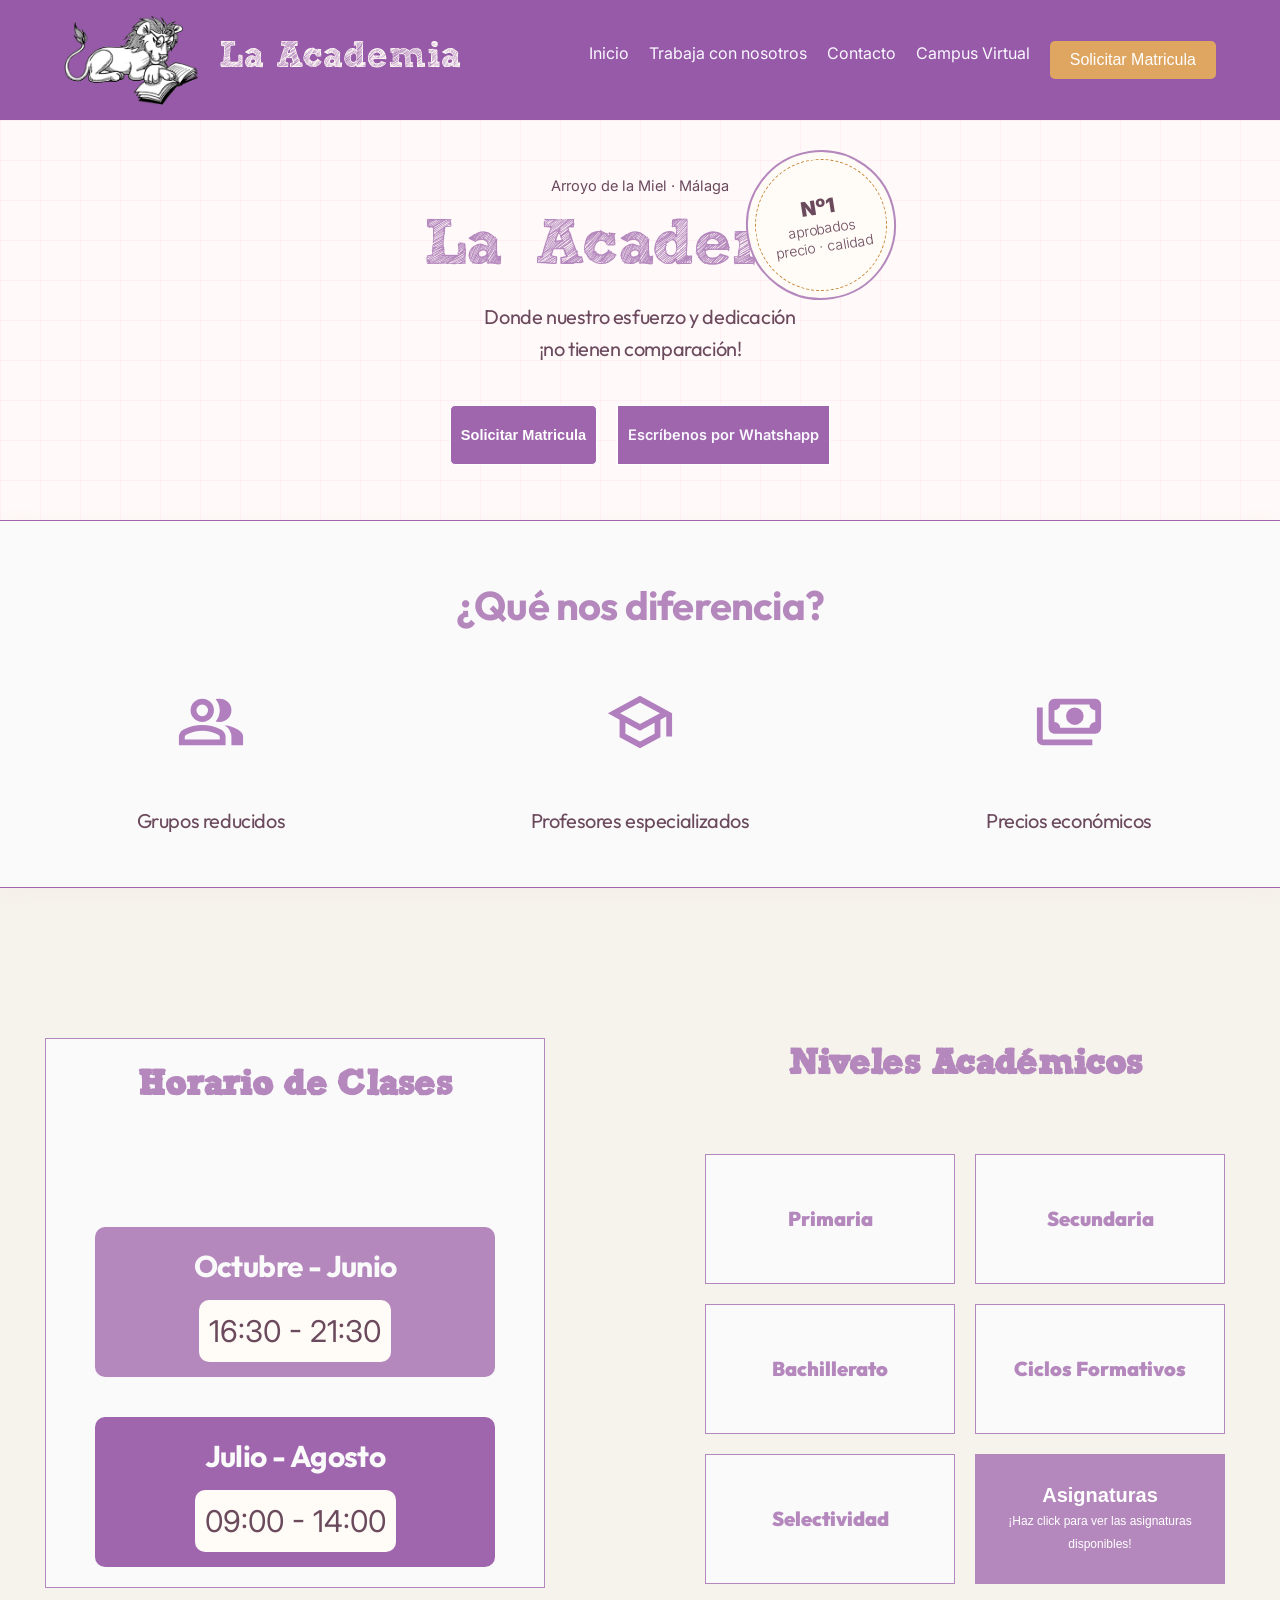
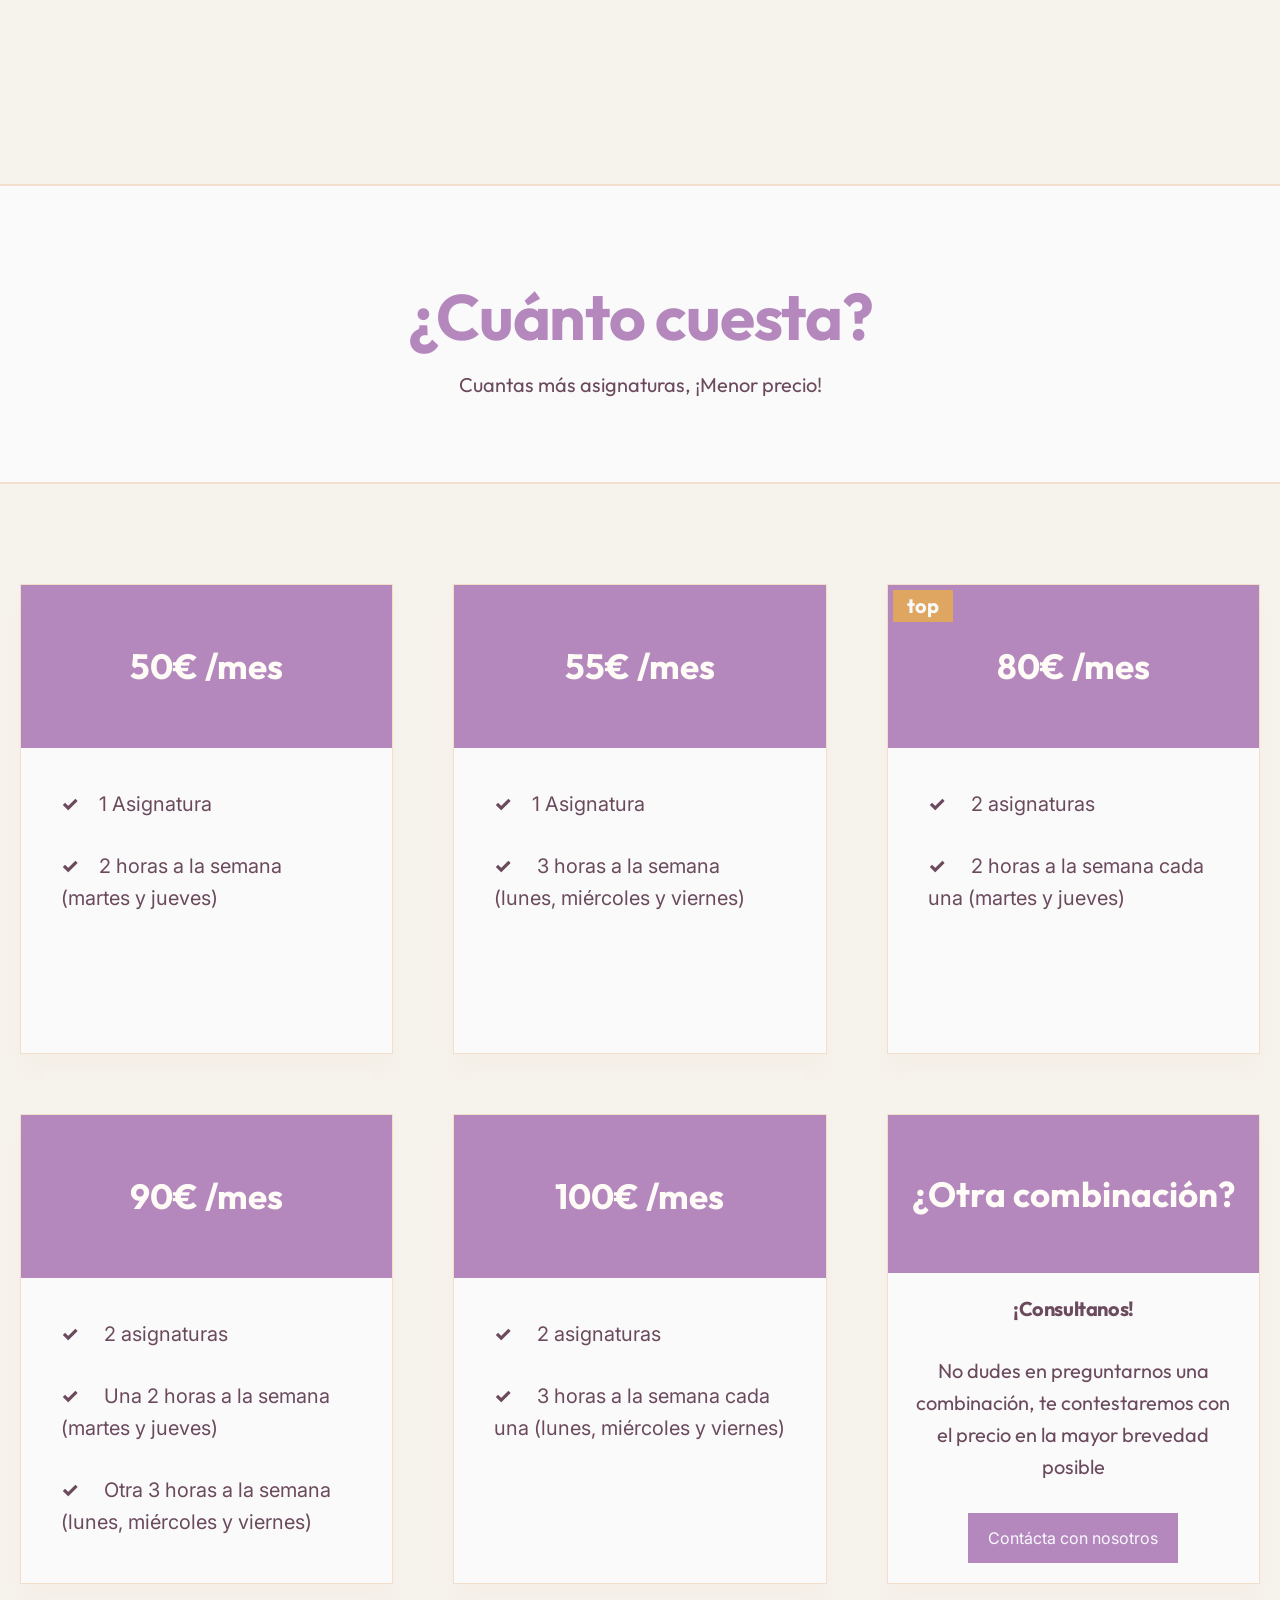
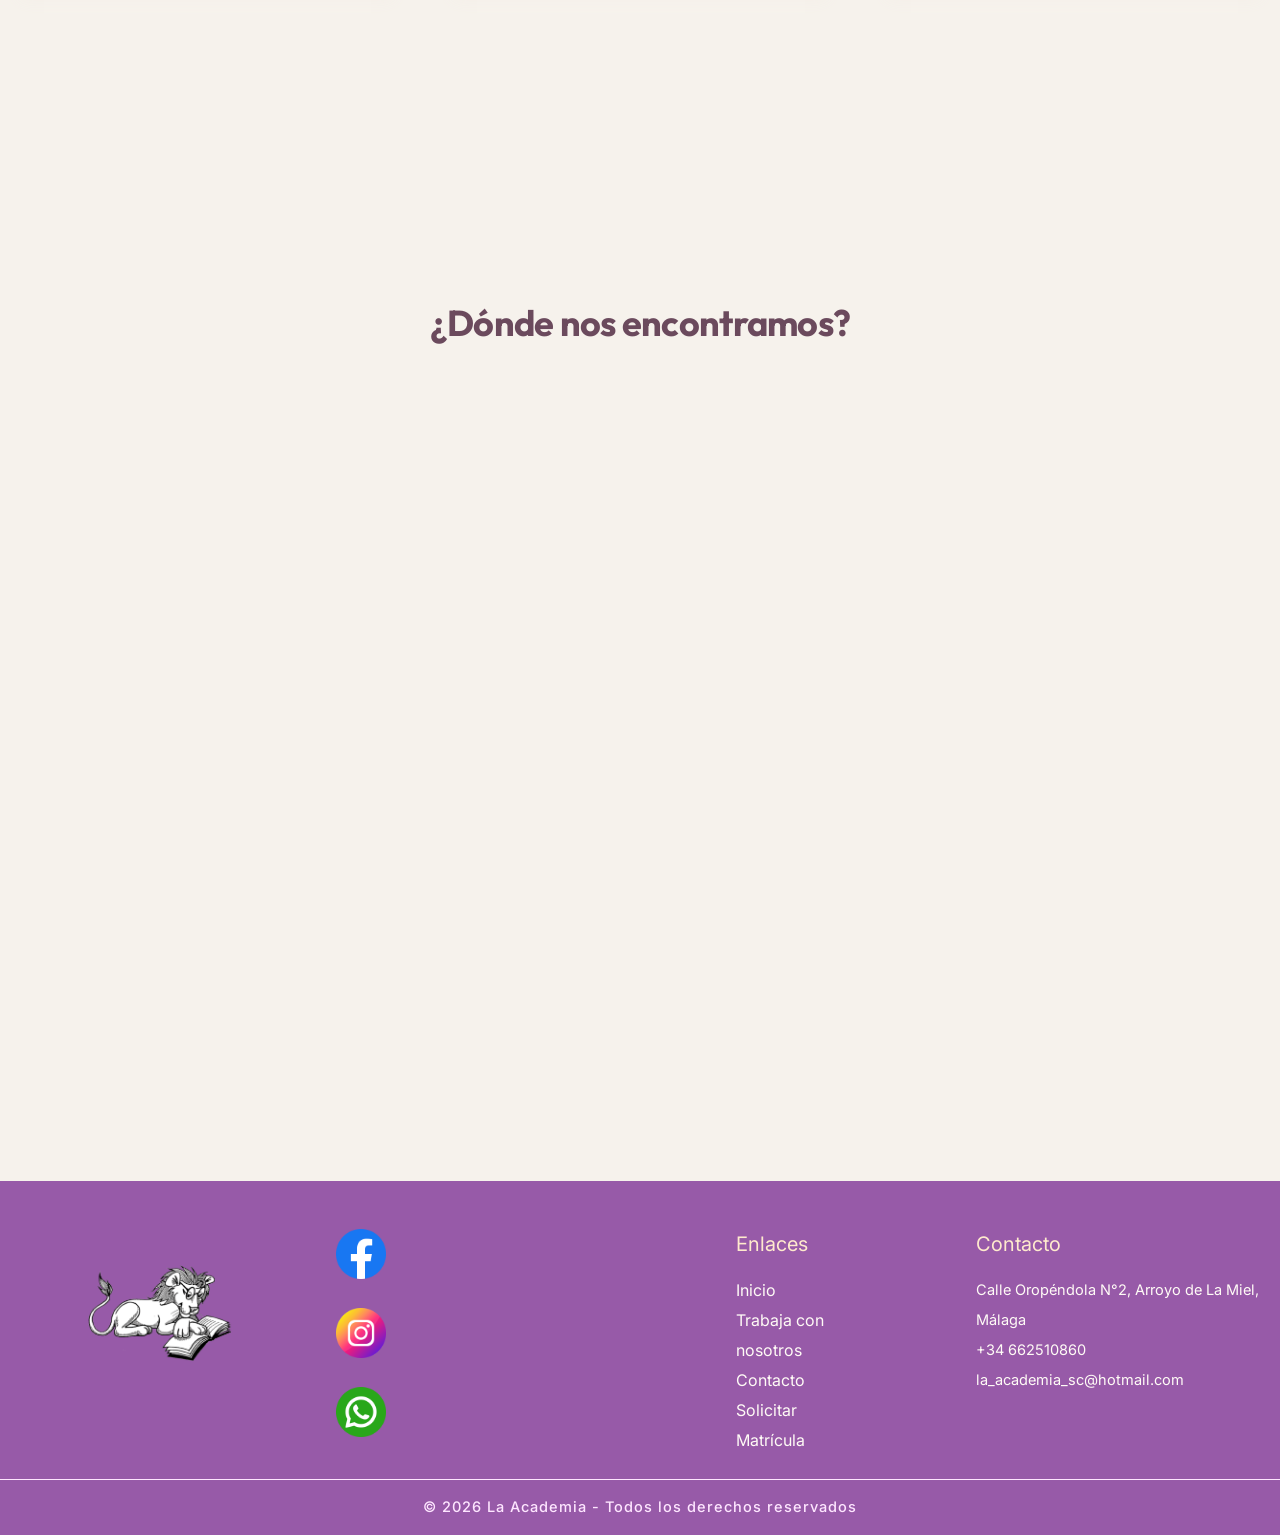
==== commit 4ca8347f: "campus vitual y cambios leves" ====
--- a/index.html
+++ b/index.html
@@ -42,7 +42,7 @@
                 <li><a href="index.html">Inicio</a></li>
                 <li><a href="trabaja.html">Trabaja con nosotros</a></li>
                 <li><a href="contacto.html">Contacto</a></li>
-
+                <li><a href="https://laacademiasc.es/moodle/" >Campus Virtual</a></li>
 
                 <li class="acento">
                     <button class="btn-abrir" id="abrirModalNav">Solicitar Matricula</button>
@@ -61,73 +61,91 @@
 
         <section class="solicitarmat">
             <div class="modal-overlay" id="miModal">
-    <div class="modal-content">
-        <h2>Rellenar Formulario</h2>
-        <form id="formDatos">
-            <div class="form-column">
-                <div class="grupo-completo">
-                    <div class="form-group">
-                        <label for="nombre">NOMBRE</label>
-                        <input type="text" id="nombre" name="nombre" placeholder="Introduce tu nombre" required>
-                    </div>
-                    <div class="form-group">
-                        <label for="apellidos">APELLIDOS</label>
-                        <input type="text" id="apellidos" name="apellidos" placeholder="Introduce tus apellidos" required>
-                    </div>
-                    <div class="form-group">
-                        <label for="email">CORREO ELECTRÓNICO</label>
-                        <input type="email" id="email" name="email" placeholder="Introduce tu correo electrónico" required>
-                    </div>
+                <div class="modal-content">
+                    <h2>Rellenar Formulario</h2>
+                    <form id="formDatos">
+                        <div class="form-column">
+                            <div class="grupo-completo">
+                                <div class="form-group">
+                                    <label for="nombre">NOMBRE</label>
+                                    <input type="text" id="nombre" name="nombre" placeholder="Introduce tu nombre"
+                                        required>
+                                </div>
+                                <div class="form-group">
+                                    <label for="apellidos">APELLIDOS</label>
+                                    <input type="text" id="apellidos" name="apellidos"
+                                        placeholder="Introduce tus apellidos" required>
+                                </div>
+                                <div class="form-group">
+                                    <label for="email">CORREO ELECTRÓNICO</label>
+                                    <input type="email" id="email" name="email"
+                                        placeholder="Introduce tu correo electrónico" required>
+                                </div>
+                            </div>
+                        </div>
+
+                        <div class="form-column">
+                            <div class="asignaturas-section">
+                                <h3>Asignaturas (2 horas)</h3>
+                                <div class="checkbox-group">
+                                    <div class="grupo1-asig">
+                                        <label class="checkbox-label"><input type="checkbox" name="asig_2h"
+                                                value="Matemáticas"> Matemáticas</label>
+                                        <label class="checkbox-label"><input type="checkbox" name="asig_2h"
+                                                value="Física"> Física</label>
+                                        <label class="checkbox-label"><input type="checkbox" name="asig_2h"
+                                                value="Química"> Química</label>
+                                        <label class="checkbox-label"><input type="checkbox" name="asig_2h"
+                                                value="Inglés"> Inglés</label>
+                                    </div>
+                                    <div class="grupo2-asig">
+                                        <label class="checkbox-label"><input type="checkbox" name="asig_2h"
+                                                value="Francés"> Francés</label>
+                                        <label class="checkbox-label"><input type="checkbox" name="asig_2h"
+                                                value="Lengua y literatura"> Lengua y literatura</label>
+                                        <label class="checkbox-label"><input type="checkbox" name="asig_2h"
+                                                value="Física y química"> Física y química</label>
+                                    </div>
+                                </div>
+                            </div>
+
+                            <div class="asignaturas-section">
+                                <h3>Asignaturas (3 horas)</h3>
+                                <div class="checkbox-group">
+                                    <div class="grupo1-asig">
+                                        <label class="checkbox-label"><input type="checkbox" name="asig_3h"
+                                                value="Matemáticas"> Matemáticas</label>
+                                        <label class="checkbox-label"><input type="checkbox" name="asig_3h"
+                                                value="Física"> Física</label>
+                                        <label class="checkbox-label"><input type="checkbox" name="asig_3h"
+                                                value="Química"> Química</label>
+                                        <label class="checkbox-label"><input type="checkbox" name="asig_3h"
+                                                value="Inglés"> Inglés</label>
+                                    </div>
+                                    <div class="grupo2-asig">
+                                        <label class="checkbox-label"><input type="checkbox" name="asig_3h"
+                                                value="Francés"> Francés</label>
+                                        <label class="checkbox-label"><input type="checkbox" name="asig_3h"
+                                                value="Lengua y literatura"> Lengua y literatura</label>
+                                        <label class="checkbox-label"><input type="checkbox" name="asig_3h"
+                                                value="Física y química"> Física y química</label>
+                                    </div>
+                                </div>
+                            </div>
+                        </div>
+
+                        <div class="form-group form-full">
+                            <label for="mensaje">MENSAJE</label>
+                            <textarea id="mensaje" name="mensaje"
+                                placeholder="Escribe tu consulta o mensaje adicional"></textarea>
+                        </div>
+                        <div class="botones-form">
+                            <button type="submit" class="btn-enviar">Enviar</button>
+                            <button type="button" class="btn-cerrar" id="cerrarModal">Cerrar</button>
+                        </div>
+                    </form>
                 </div>
             </div>
-
-            <div class="form-column">
-                <div class="asignaturas-section">
-                    <h3>Asignaturas (2 horas)</h3>
-                    <div class="checkbox-group">
-                        <div class="grupo1-asig">
-                            <label class="checkbox-label"><input type="checkbox" name="asig_2h" value="Matemáticas"> Matemáticas</label>
-                            <label class="checkbox-label"><input type="checkbox" name="asig_2h" value="Física"> Física</label>
-                            <label class="checkbox-label"><input type="checkbox" name="asig_2h" value="Química"> Química</label>
-                            <label class="checkbox-label"><input type="checkbox" name="asig_2h" value="Inglés"> Inglés</label>
-                        </div>
-                        <div class="grupo2-asig">
-                            <label class="checkbox-label"><input type="checkbox" name="asig_2h" value="Francés"> Francés</label>
-                            <label class="checkbox-label"><input type="checkbox" name="asig_2h" value="Lengua y literatura"> Lengua y literatura</label>
-                            <label class="checkbox-label"><input type="checkbox" name="asig_2h" value="Física y química"> Física y química</label>
-                        </div>
-                    </div>
-                </div>
-
-                <div class="asignaturas-section">
-                    <h3>Asignaturas (3 horas)</h3>
-                    <div class="checkbox-group">
-                        <div class="grupo1-asig">
-                            <label class="checkbox-label"><input type="checkbox" name="asig_3h" value="Matemáticas"> Matemáticas</label>
-                            <label class="checkbox-label"><input type="checkbox" name="asig_3h" value="Física"> Física</label>
-                            <label class="checkbox-label"><input type="checkbox" name="asig_3h" value="Química"> Química</label>
-                            <label class="checkbox-label"><input type="checkbox" name="asig_3h" value="Inglés"> Inglés</label>
-                        </div>
-                        <div class="grupo2-asig">
-                            <label class="checkbox-label"><input type="checkbox" name="asig_3h" value="Francés"> Francés</label>
-                            <label class="checkbox-label"><input type="checkbox" name="asig_3h" value="Lengua y literatura"> Lengua y literatura</label>
-                            <label class="checkbox-label"><input type="checkbox" name="asig_3h" value="Física y química"> Física y química</label>
-                        </div>
-                    </div>
-                </div>
-            </div>
-
-            <div class="form-group form-full">
-                <label for="mensaje">MENSAJE</label>
-                <textarea id="mensaje" name="mensaje" placeholder="Escribe tu consulta o mensaje adicional"></textarea>
-            </div>
-            <div class="botones-form">
-                <button type="submit" class="btn-enviar">Enviar</button>
-                <button type="button" class="btn-cerrar" id="cerrarModal">Cerrar</button>
-            </div>
-        </form>
-    </div>
-</div>
         </section>
 
         <section class="hero cuadricula">
@@ -148,10 +166,12 @@
             </div>
 
 
-           <div class="grupo-botones">
-    <button class="btn-abrir" id="abrirModalHero">Solicitar Matricula</button>
-    <div><button class="btn-color"><a href="https://wa.me/34662510860?text=Hola%2C%20me%20gustar%C3%ADa%20informaci%C3%B3n%20sobre%20las%20clases" target="_blank">Escríbenos por Whatshapp</a></button></div>
-</div>
+            <div class="grupo-botones">
+                <button class="btn-abrir" id="abrirModalHero">Solicitar Matricula</button>
+                <div><button class="btn-color was"><a
+                            href="https://wa.me/34662510860?text=Hola%2C%20me%20gustar%C3%ADa%20informaci%C3%B3n%20sobre%20las%20clases">Escríbenos
+                            por Whatshapp</a></button></div>
+            </div>
 
         </section>
 
@@ -481,7 +501,7 @@
                     <li><a href="./index.html">Inicio</a></li>
                     <li><a href="./trabaja.html">Trabaja con nosotros</a></li>
                     <li><a href="./contacto.html">Contacto</a></li>
-                    <li><a href="./matricula.html">Solicitar Matrícula</a></li>1
+                    <li><a href="./matricula.html">Solicitar Matrícula</a></li>
                 </ul>
             </div>
 
--- a/css/stylesheet.css
+++ b/css/stylesheet.css
@@ -34,7 +34,7 @@
   --font-body: 'Inter', sans-serif;
   --fs-h1: clamp(2.75rem, 5vw + 1rem, 4rem);
   --fs-h2: clamp(1.5rem, 2.5vw + 0.5rem, 2.25rem);
-  --fs-h3: clamp(1.25rem, 1.5vw + 0.5rem, 1.75rem);
+  --fs-h3: clamp(1.25rem, 1.5vw + 0.5rem, 1.10rem);
   --fs-p: clamp(0.75rem, 0.2vw + 0.75rem, 1.15rem);
   --fs-psmall: clamp(0.2rem, 0.08vw + 0.55rem, 1rem);
 }
@@ -172,8 +172,10 @@
 
 nav ul {
   display: flex;
-  gap: 30px;
+  gap: 20px;
   list-style: none;
+
+
 
 }
 
@@ -288,6 +290,7 @@
 .redes ul {
   display: flex;
   flex-direction: column;
+  justify-content: center;
   gap: 20px;
 }
 
@@ -774,15 +777,20 @@
   }
 
 
-
-
+.redes{
+  justify-content: center;
+}
+.redes ul {
+flex-direction: row;
+}
 
   footer {
     font-size: 20px;
-    gap: 5px;
-    height: 800px;
+    gap: 20px;
+    height: 790px;
     text-align: center;
-
+display: flex;
+flex-direction: column;
   }
 
   .contenidoFooter {
@@ -802,9 +810,7 @@
     padding: 10px;
   }
 
-  footer img {
-    justify-content: center;
-  }
+ 
 
   .animacion .linea:nth-child(1) {
     transform: translateY(10px) rotate(45deg);
@@ -1048,8 +1054,24 @@
 
 }
 
-@media(max-width: 1050px) {
+@media (min-width:801px)  and (max-width: 1050px) {
     
+  nav ul li a{
+    font-size: 15px;
+  }
+
+  .logo {
+    flex-direction: column;
+    gap: 0;
+  }
+
+  .logo p{
+    font-size: 20px;
+  }
+
+  .logo img{
+    height: 70px;
+  }
 
     .modal-content {
         width: 700px;
--- a/css/index.css
+++ b/css/index.css
@@ -48,13 +48,14 @@
 }
 
 .hero h2 {
-    font-size: clamp(0.9rem, 1.5vw, 3rem);
+   font-size: var(--fs-h3);
+   font-weight: 400;
 }
 
 .hero .sello {
     position: absolute;
     top: 150px;
-    right: 0%;
+    right: 30%;
     width: 150px;
     height: 150px;
     border-radius: 50%;
@@ -88,6 +89,9 @@
     display: block;
 }
 
+.was a{
+    font-size: var(--fs-p);
+}
 
 /*
    3. BOTONES Y GRUPOS
@@ -424,11 +428,19 @@
     list-style: none;
     gap: 30px;
     padding: 40px;
-    font-weight: 600;
-    color: var(--ciruela-suave);
-    font-size: var(--fs-h3);
-}
-
+    color: var(--ciruela-suave);
+}
+.desc-precio ul li{
+        font-size: var(--fs-h3);
+
+}
+
+.desc-precio ul li::before {
+    content: "✓";
+    inset: 7px;
+    font-weight: 800;
+    padding-right: 20px;
+}
 .desc-precio h3,
 .desc-precio p {
     color: var(--ciruela-suave);
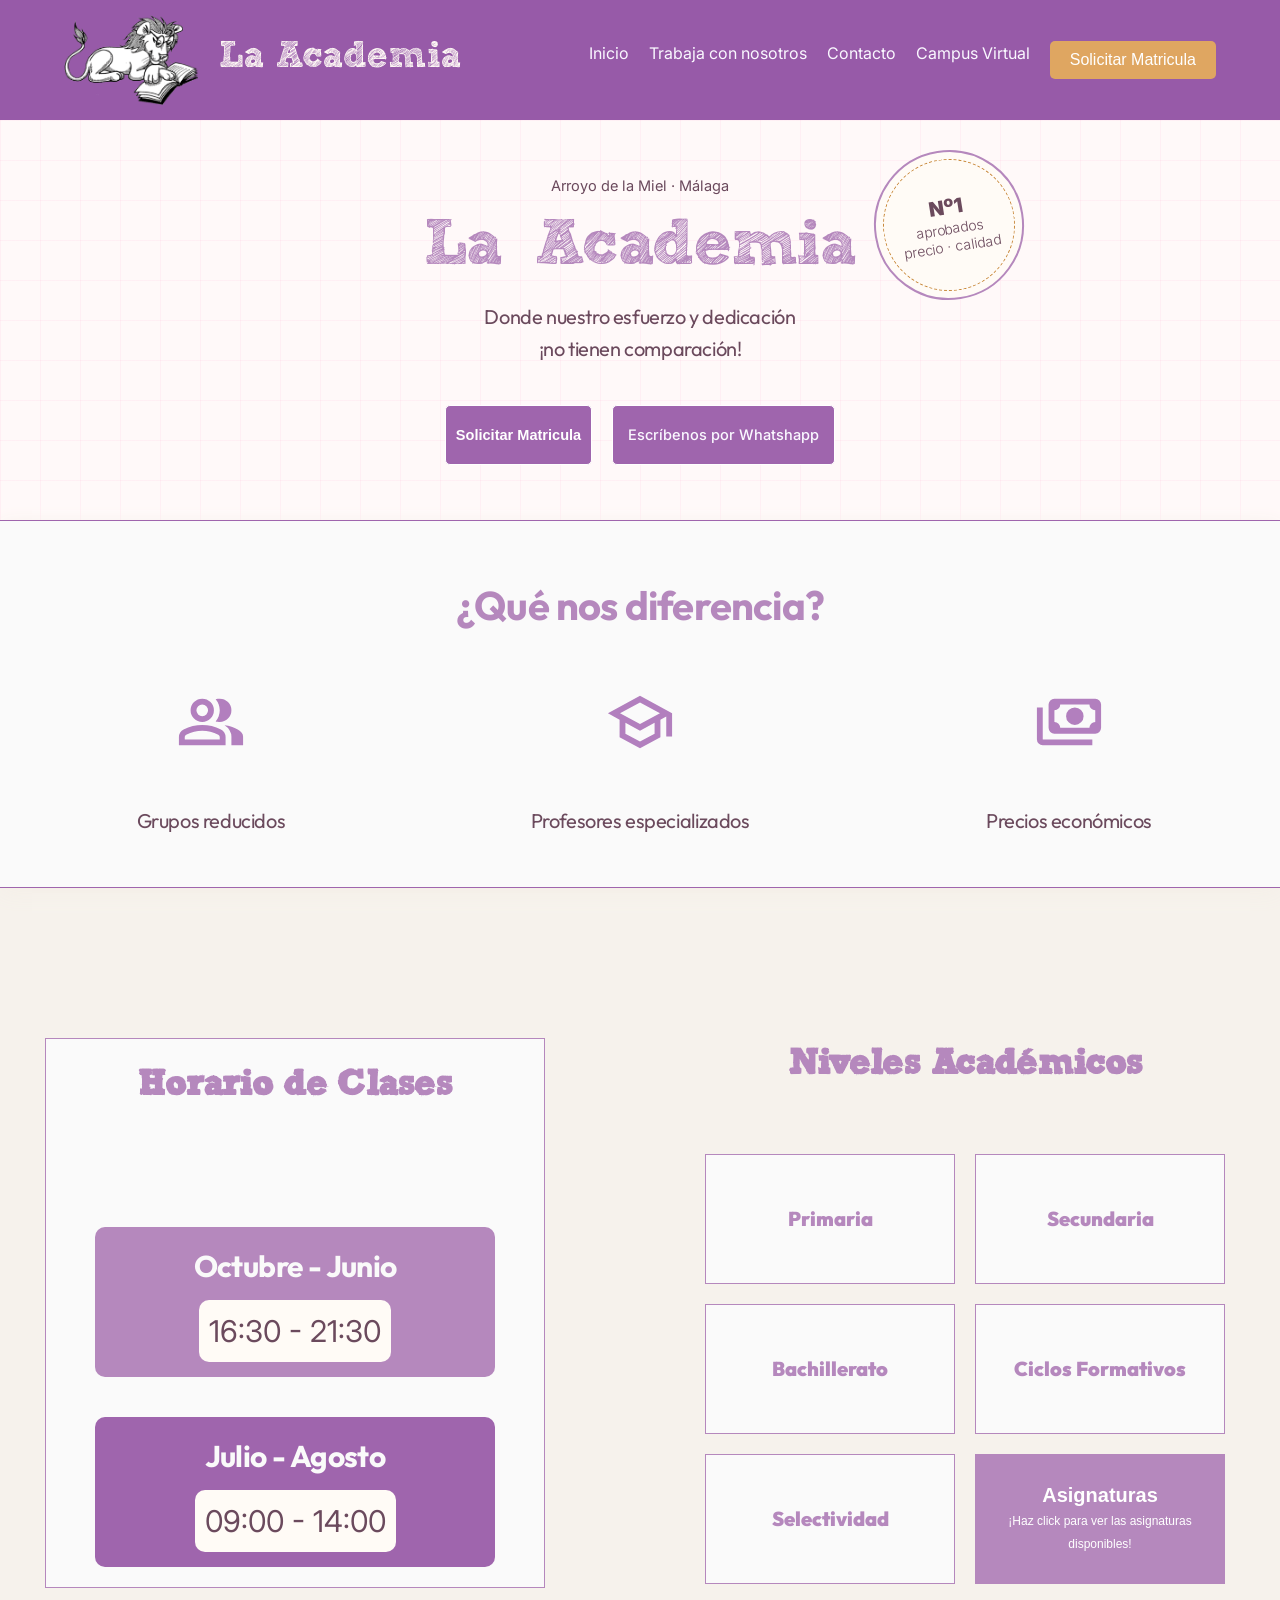
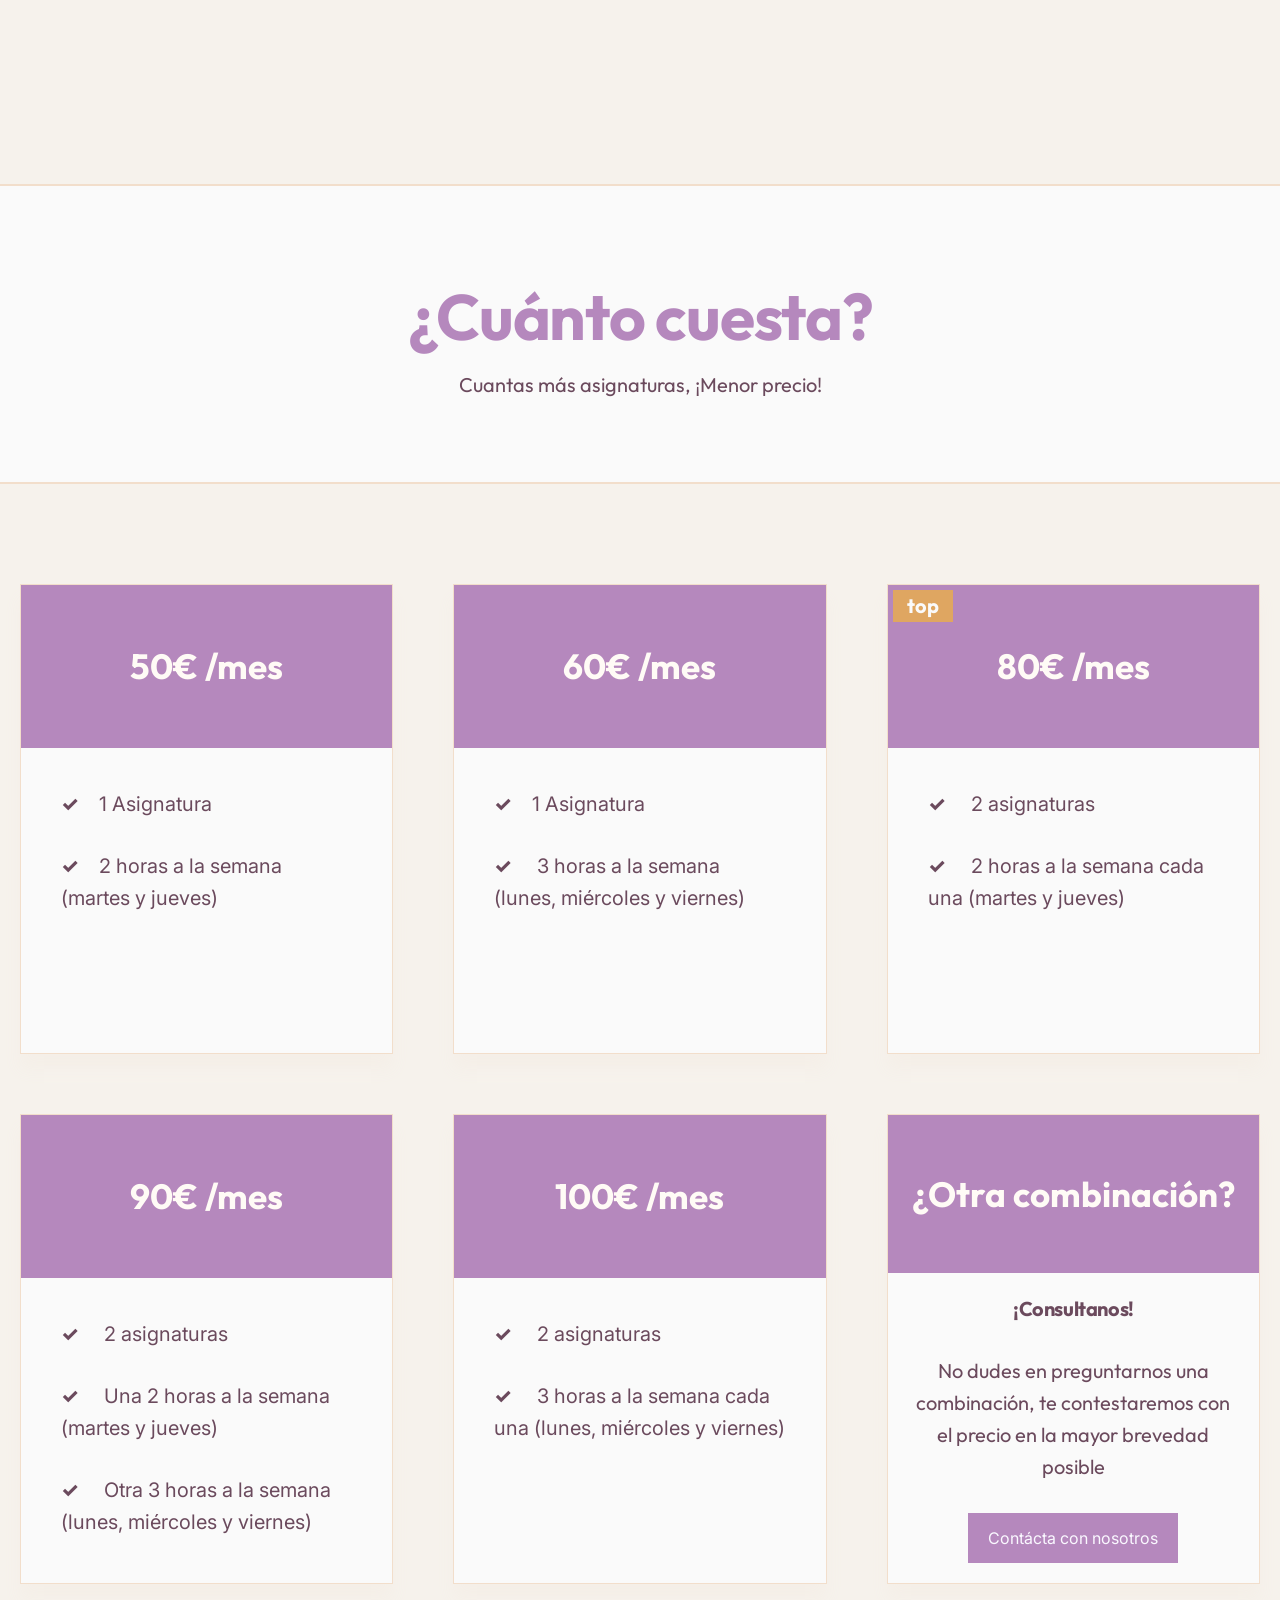
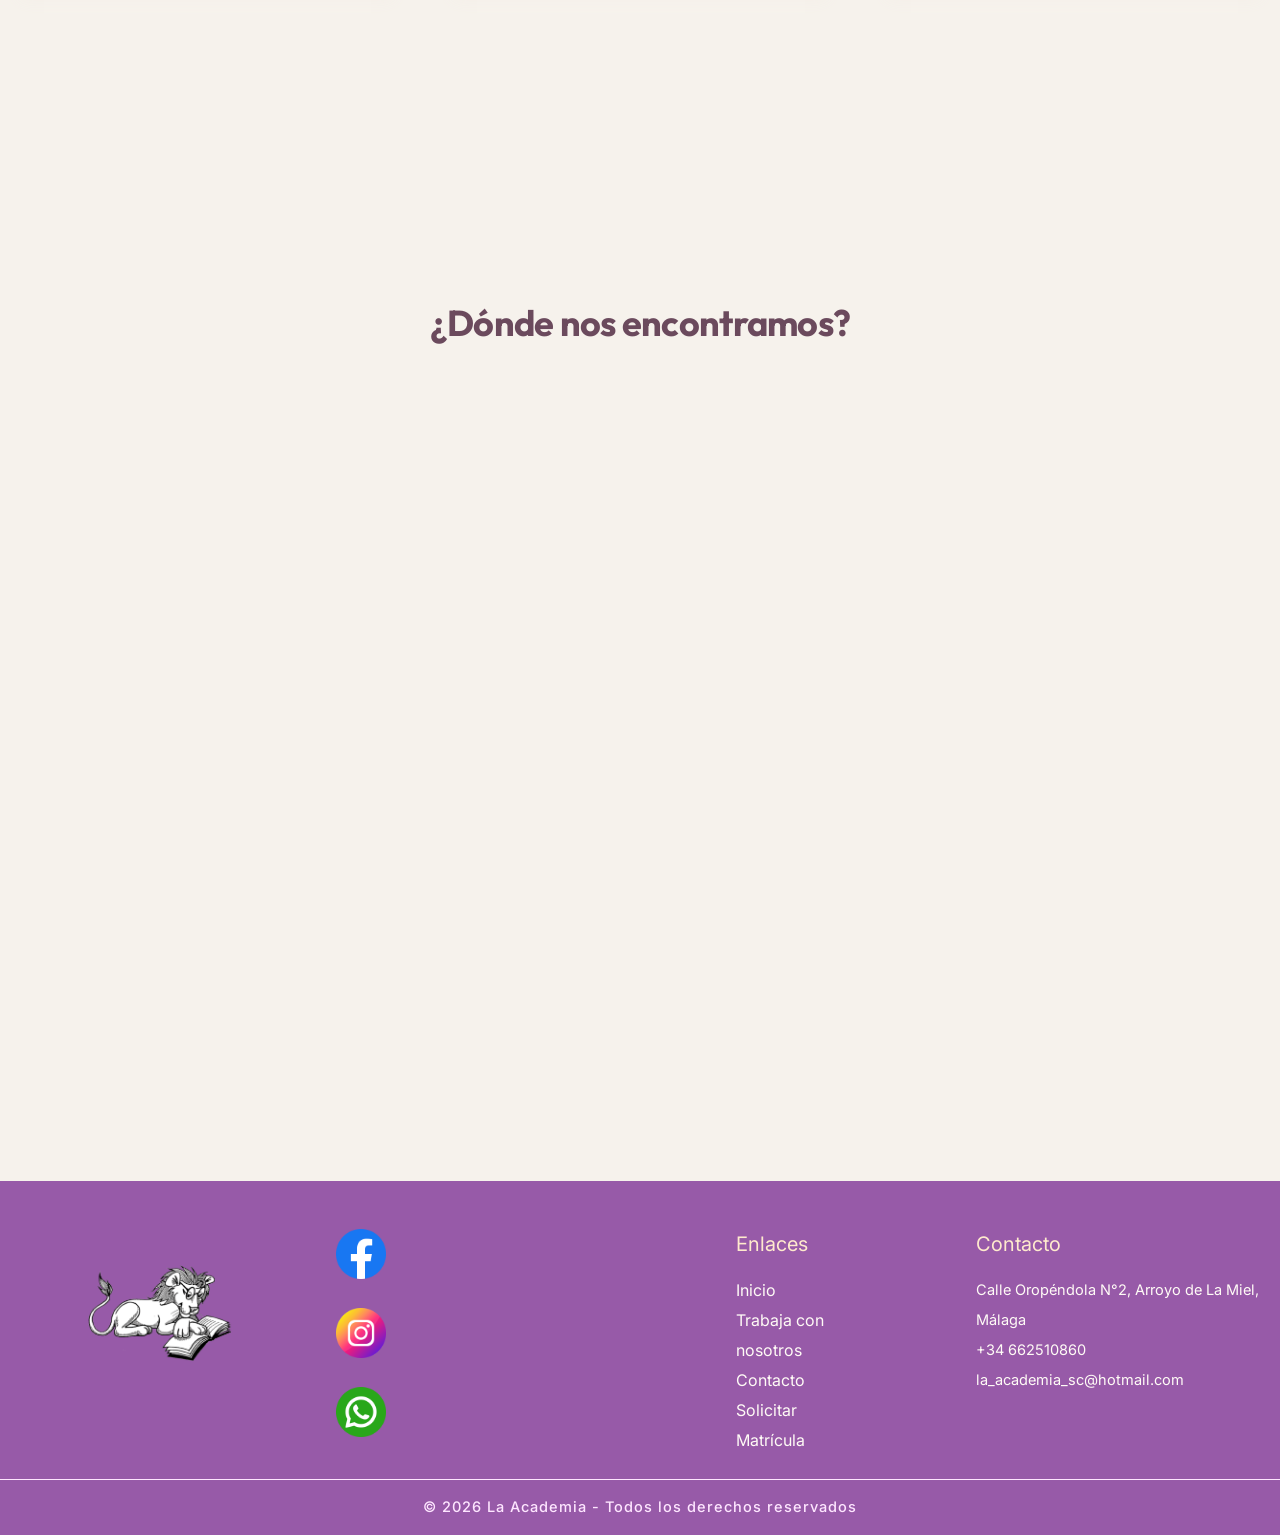
==== commit 4a37f4d2: "cambios leves en mesnaje y último commit por favor" ====
--- a/index.html
+++ b/index.html
@@ -379,7 +379,7 @@
                 </article>
                 <article class="tarjeta-precios">
 
-                    <div class="num-precio">55€ /mes</div>
+                    <div class="num-precio">60€ /mes</div>
 
                     <div class="desc-precio">
                         <ul>
--- a/css/stylesheet.css
+++ b/css/stylesheet.css
@@ -409,10 +409,7 @@
   margin-right: 200px;
 }
 
-#mensaje {
-  height: 55px;
-  width: 700px;
-}
+
 
 .modal-content h3 {
   color: var(--ciruela-suave);
@@ -602,10 +599,7 @@
     width: 300px;
   }
 
-  #mensaje {
-    width: 350px;
-    margin-right: 90px;
-  }
+ 
 
 
   .form-grid {
@@ -867,9 +861,7 @@
     width: 700px;
   }
 
-  #mensaje {
-    width: 550px;
-  }
+
 
   .asignaturas-section {
     flex-direction: column;
@@ -1077,9 +1069,7 @@
         width: 700px;
     }
 
-    #mensaje {
-        width: 550px;
-    }
+   
 
     .asignaturas-section {
         flex-direction: column;
--- a/css/index.css
+++ b/css/index.css
@@ -55,7 +55,7 @@
 .hero .sello {
     position: absolute;
     top: 150px;
-    right: 30%;
+    right: 20%;
     width: 150px;
     height: 150px;
     border-radius: 50%;
@@ -91,6 +91,12 @@
 
 .was a{
     font-size: var(--fs-p);
+    font-weight: 500;
+            padding: 5px;
+
+}
+.was {
+        border-radius: 5px;
 }
 
 /*
@@ -578,6 +584,9 @@
         padding: 5%;
     }
 
+    .desc-precio ul li{
+        font-size: 17px;
+    }
     .baraja-info {
         padding: 5%;
         margin: 5%;
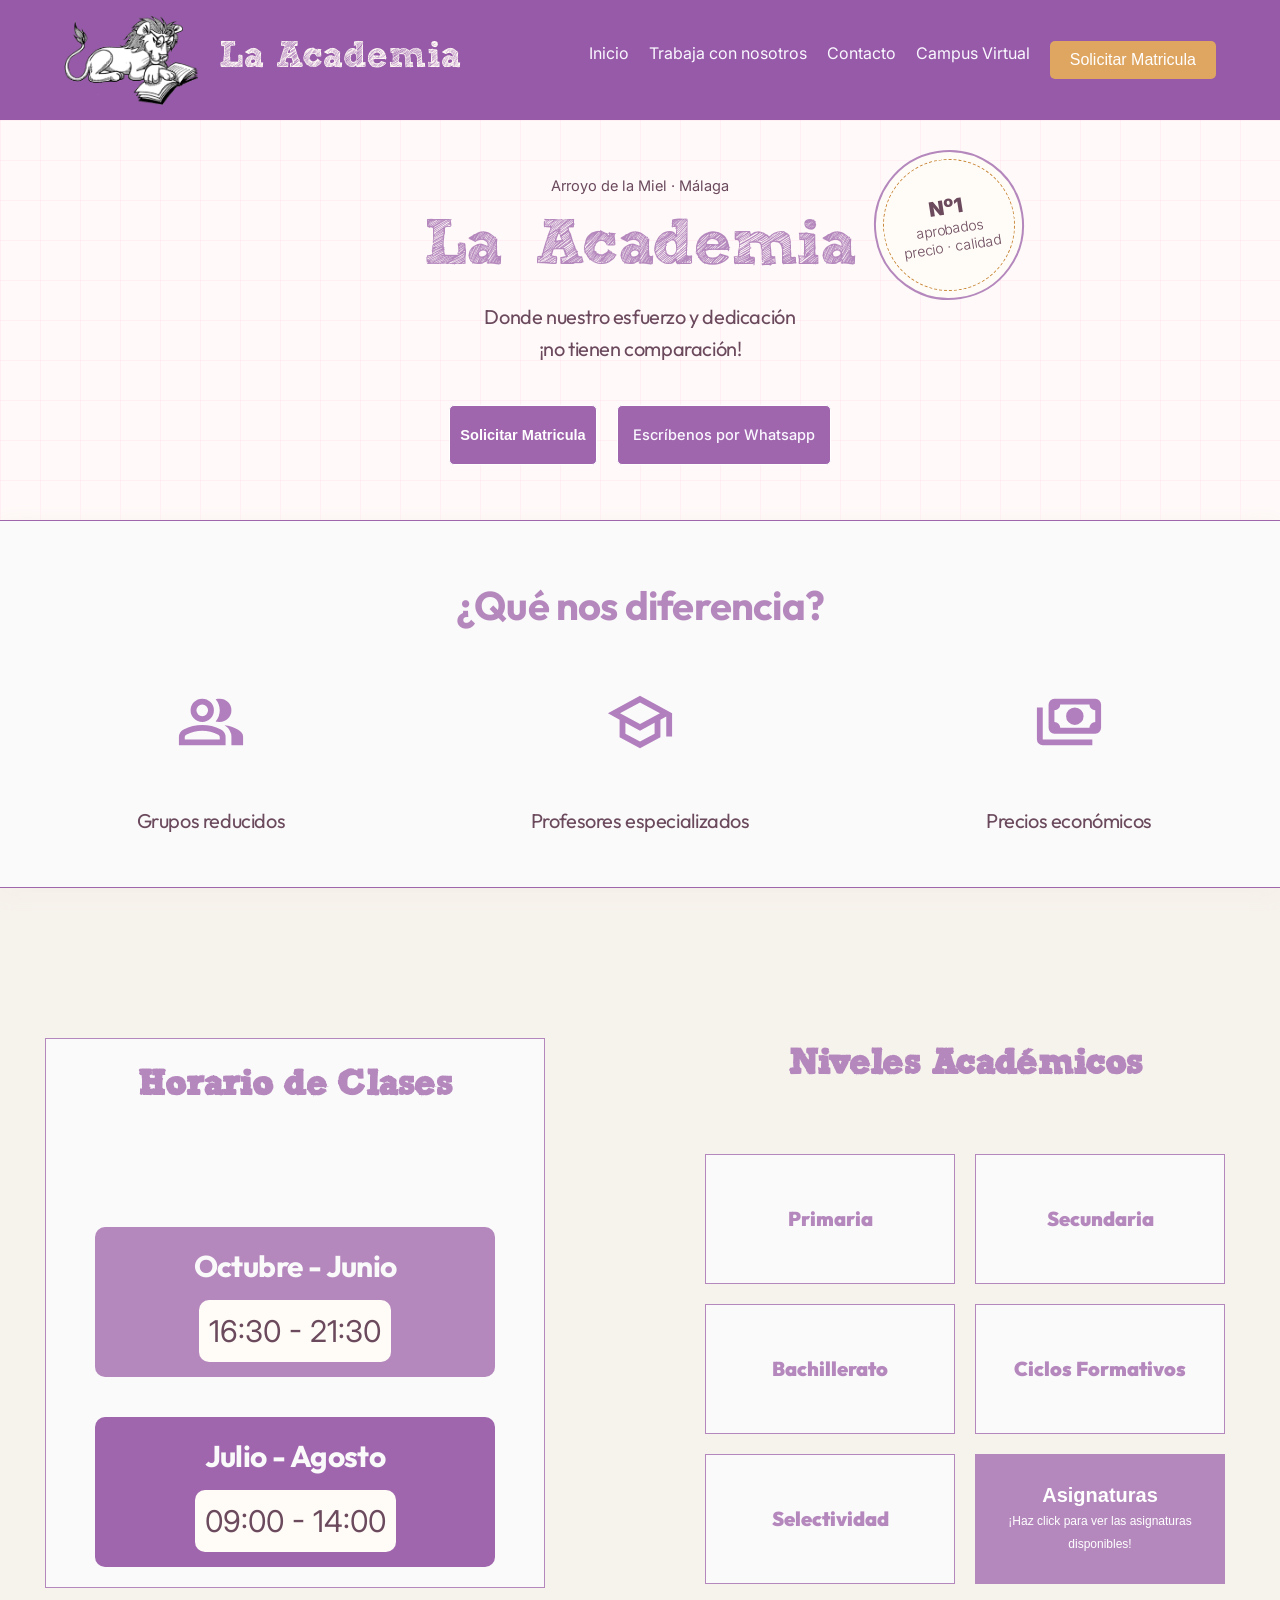
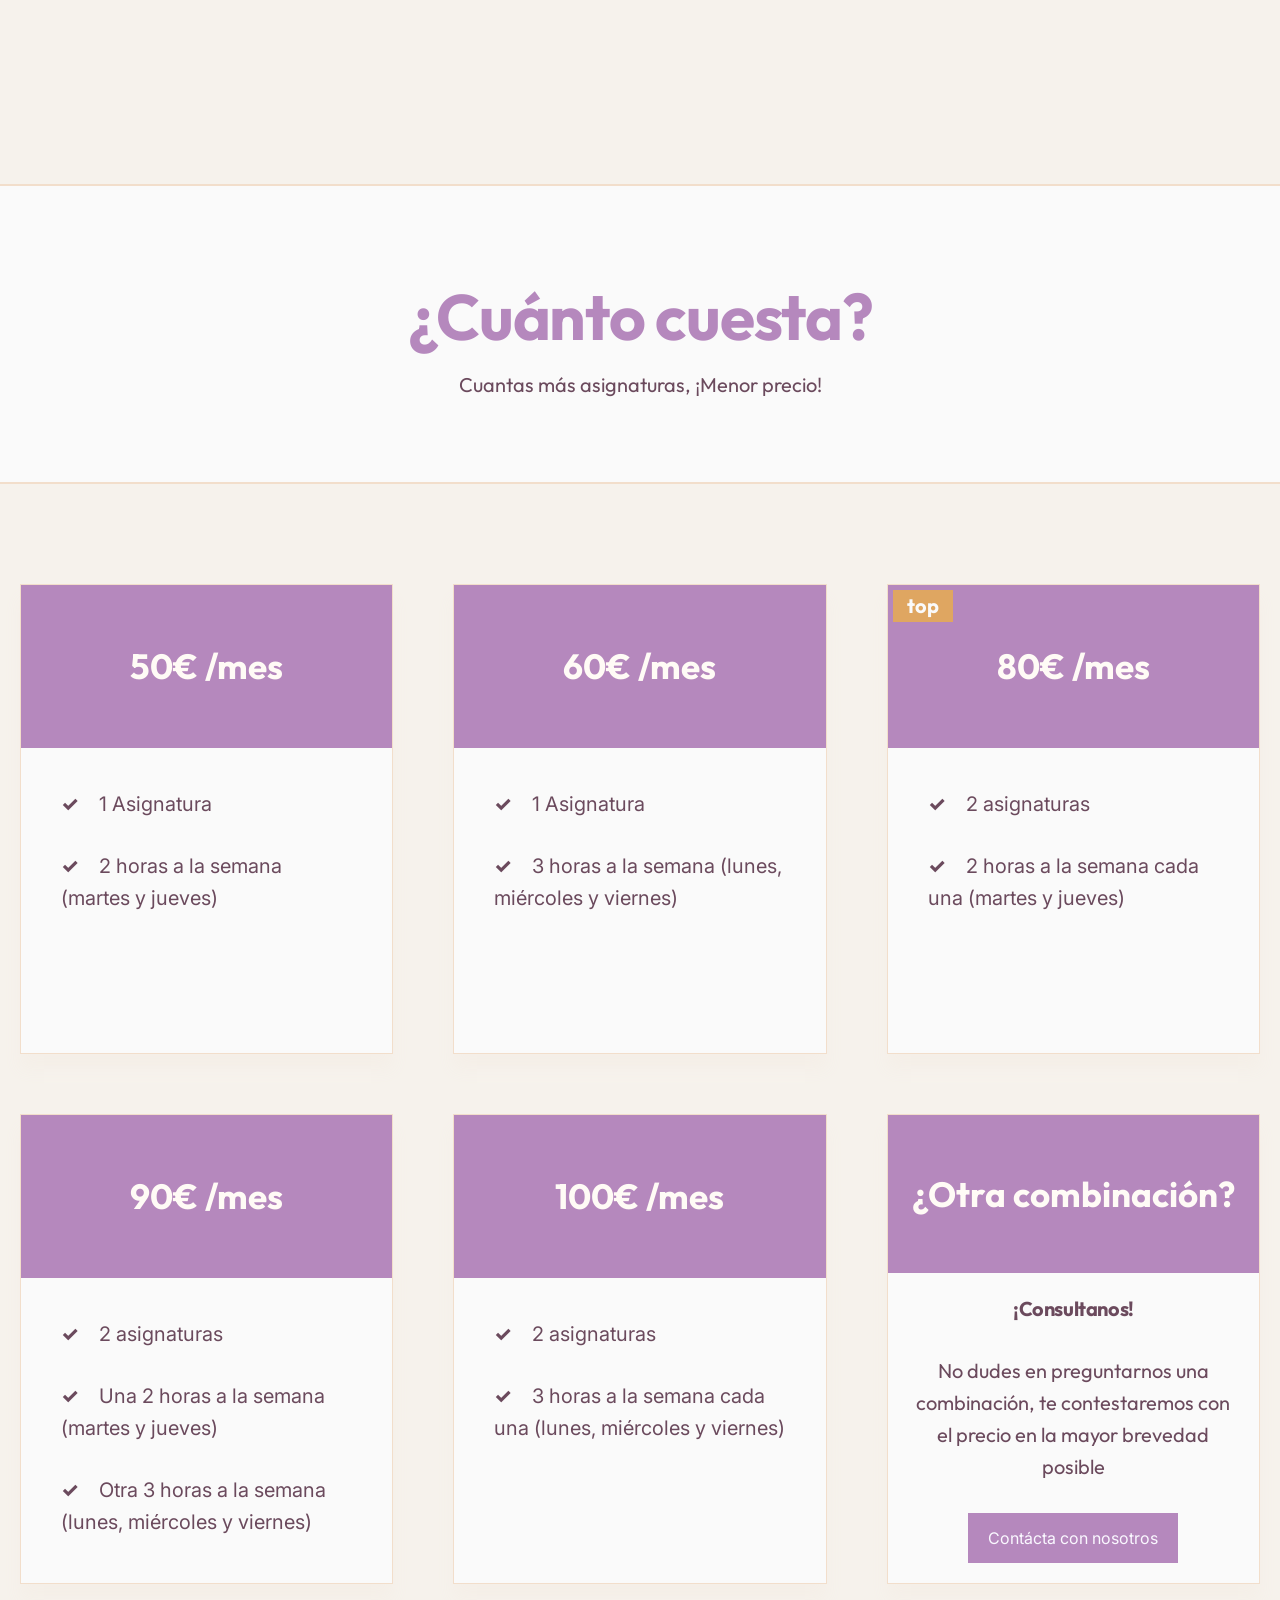
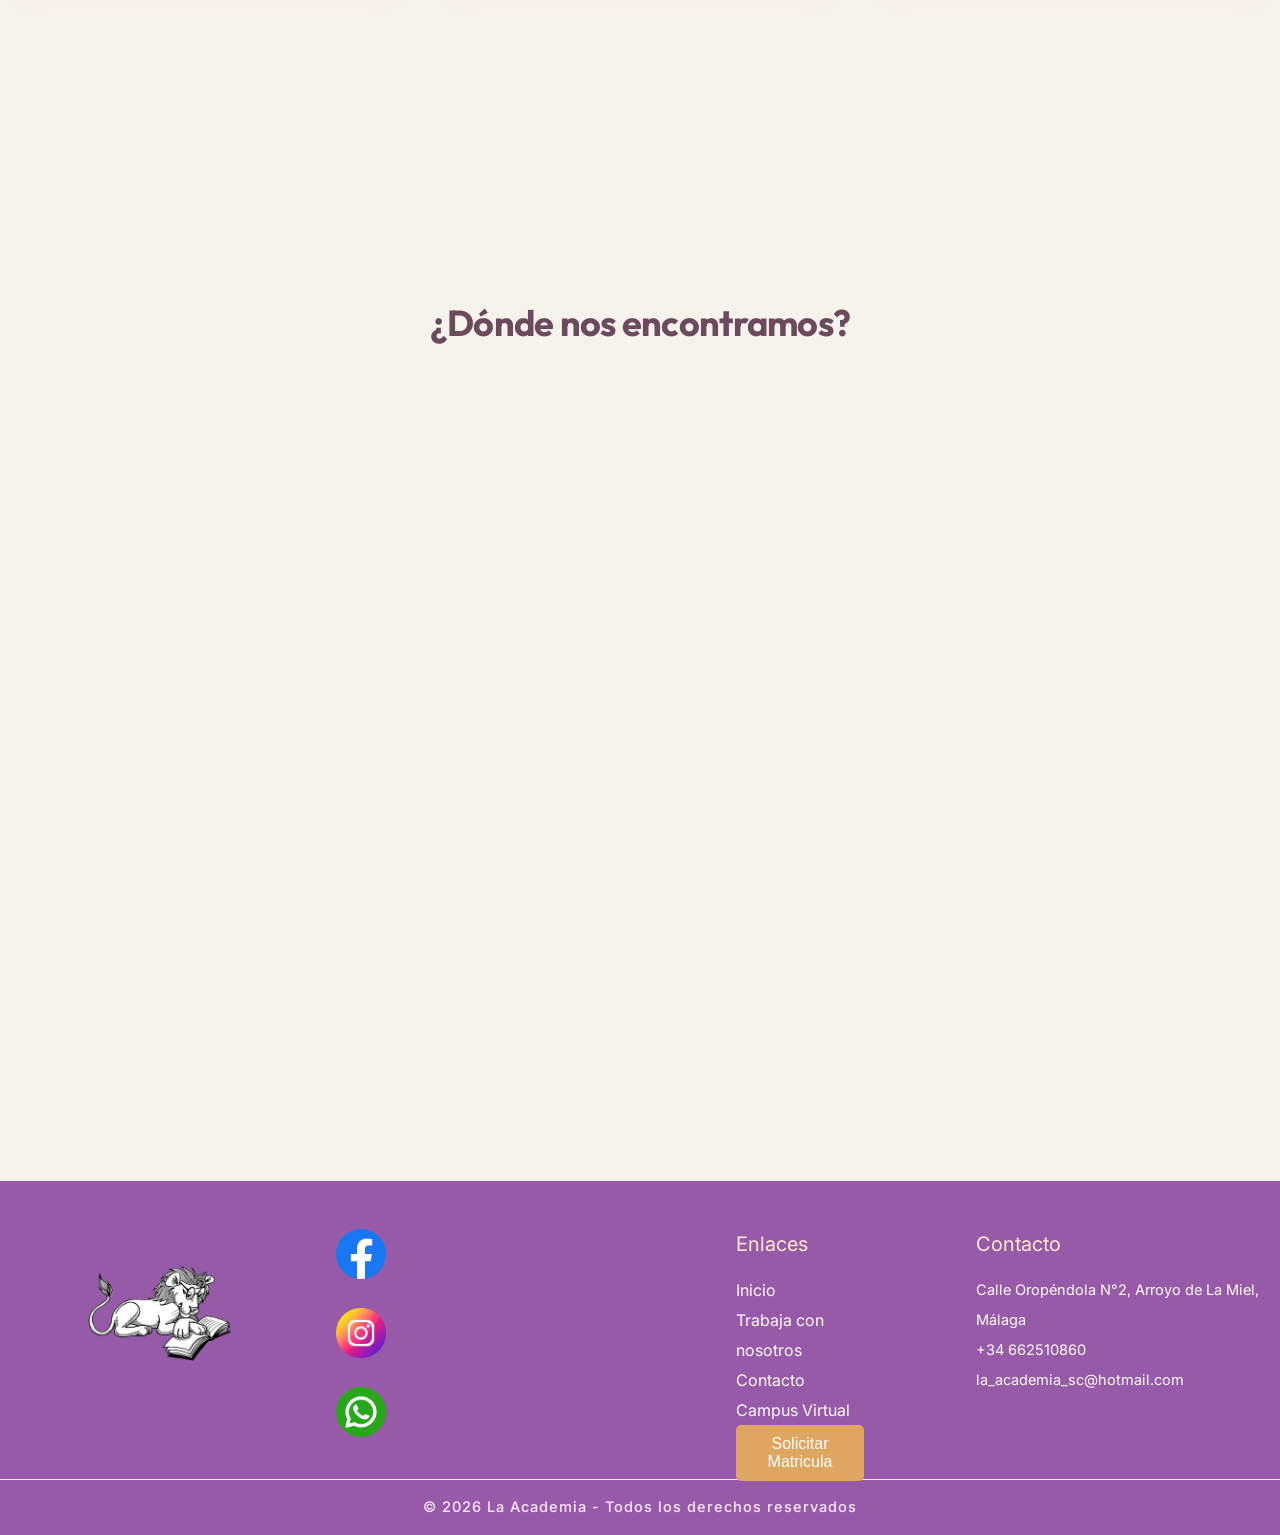
==== commit f48400bb: "todo comentado y ordenado" ====
--- a/index.html
+++ b/index.html
@@ -5,9 +5,11 @@
     <meta charset="UTF-8">
     <meta name="viewport" content="width=device-width, initial-scale=1.0">
     <title>inicio</title>
+    <!-- Hojas de estilo: general (stylesheet.css) y específica de esta página (index.css) -->
     <link rel="stylesheet" href="css/stylesheet.css">
     <link rel="stylesheet" href="css/index.css">
 
+    <!-- Fuentes de Google Fonts -->
     <link rel="preconnect" href="https://fonts.googleapis.com">
     <link rel="preconnect" href="https://fonts.gstatic.com" crossorigin>
     <link href="https://fonts.googleapis.com/css2?family=Inter:wght@400;500&family=Outfit:wght@700;800&display=swap"
@@ -21,49 +23,50 @@
 
 <body>
 
+    <!-- Ancla vacía, punto al que vuelve el botón "subir arriba" del final de la página -->
     <div id="arriba"></div>
-    <!-- header -->
+
+    <!-- HEADER:  logo, botón hamburguesa y menú de navegación -->
     <header class="sticky">
 
         <div class="logo"><img src="img/logo.png" alt="">
             <p>La Academia</p>
         </div>
 
-
+        <!-- Botón hamburguesa: solo visible/funcional en móvil, abre/cierra el nav -->
         <button class="menu-hamburguesa" id="btn-menu">
             <span class="linea"></span>
             <span class="linea"></span>
             <span class="linea"></span>
         </button>
 
-
         <nav>
             <ul id="nav-links">
                 <li><a href="index.html">Inicio</a></li>
                 <li><a href="trabaja.html">Trabaja con nosotros</a></li>
                 <li><a href="contacto.html">Contacto</a></li>
-                <li><a href="https://laacademiasc.es/moodle/" >Campus Virtual</a></li>
-
+                <li><a href="https://laacademiasc.es/moodle/">Campus Virtual</a></li>
+
+                <!-- Botón que abre el modal de matrícula -->
                 <li class="acento">
                     <button class="btn-abrir" id="abrirModalNav">Solicitar Matricula</button>
                 </li>
-
-
-
             </ul>
         </nav>
 
     </header>
 
-    <!-- main -->
-
     <main>
 
+        <!-- MODAL de "Solicitar Matrícula", 
+             se muestra al pulsar cualquier botón .btn-abrir. Vive fuera del nav, una única vez en toda la página -->
         <section class="solicitarmat">
             <div class="modal-overlay" id="miModal">
                 <div class="modal-content">
                     <h2>Rellenar Formulario</h2>
                     <form id="formDatos">
+
+                        <!-- Columna 1: datos personales -->
                         <div class="form-column">
                             <div class="grupo-completo">
                                 <div class="form-group">
@@ -84,6 +87,7 @@
                             </div>
                         </div>
 
+                        <!-- Columna 2: checkboxes de asignaturas, separadas en bloques de 2h y 3h semanales -->
                         <div class="form-column">
                             <div class="asignaturas-section">
                                 <h3>Asignaturas (2 horas)</h3>
@@ -134,6 +138,7 @@
                             </div>
                         </div>
 
+                        <!-- mensaje libre y botones de enviar/cerrar -->
                         <div class="form-group form-full">
                             <label for="mensaje">MENSAJE</label>
                             <textarea id="mensaje" name="mensaje"
@@ -148,85 +153,63 @@
             </div>
         </section>
 
+        <!-- HERO: título principal, eslogan, sello "Nº1" y botones de matrícula/WhatsApp -->
         <section class="hero cuadricula">
 
             <div class="info">
-                <p>Arroyo de la Miel · Málaga
-                </p>
-
+                <p>Arroyo de la Miel · Málaga</p>
                 <h1>La Academia</h1>
-
-                <h2>Donde nuestro esfuerzo y dedicación <br> ¡no tienen comparación!
-
-                </h2>
+                <h2>Donde nuestro esfuerzo y dedicación <br> ¡no tienen comparación!</h2>
 
                 <div class="sello">
                     <div class="sello-texto"><span class="big">Nº1 <br></span> aprobados<br>precio · calidad</div>
                 </div>
             </div>
 
-
             <div class="grupo-botones">
+                <!-- Segundo botón que abre el mismo modal #miModal-->
                 <button class="btn-abrir" id="abrirModalHero">Solicitar Matricula</button>
                 <div><button class="btn-color was"><a
-                            href="https://wa.me/34662510860?text=Hola%2C%20me%20gustar%C3%ADa%20informaci%C3%B3n%20sobre%20las%20clases">Escríbenos
-                            por Whatshapp</a></button></div>
+                            href="https://wa.me/34662510860?text=Hola%2C%20me%20gustar%C3%ADa%20informaci%C3%B3n%20sobre%20las%20clases">
+                            Escríbenos
+                            por Whatsapp</a></button></div>
             </div>
 
         </section>
 
+        <!--3 tarjetas simples con icono y título -->
         <section class="panel-info">
             <h2>¿Qué nos diferencia?</h2>
             <div class="baraja-info">
 
                 <article class="tarjeta-info">
-
-                    <figure>
-                        <img src="img/group_24dp_B27FBE_FILL0_wght400_GRAD0_opsz24.svg">
-                    </figure>
-
+                    <figure><img src="img/group_24dp_B27FBE_FILL0_wght400_GRAD0_opsz24.svg"></figure>
                     <h3>Grupos reducidos</h3>
-
-                </article>
-
+                </article>
 
                 <article class="tarjeta-info">
-
-                    <figure>
-                        <img src="img/school_24dp_B27FBE_FILL0_wght400_GRAD0_opsz24.svg">
-                    </figure>
-
+                    <figure><img src="img/school_24dp_B27FBE_FILL0_wght400_GRAD0_opsz24.svg"></figure>
                     <h3>Profesores especializados</h3>
-
-                </article>
-
-
+                </article>
 
                 <article class="tarjeta-info">
-
-                    <figure>
-                        <img src="img/payments_24dp_B27FBE_FILL0_wght400_GRAD0_opsz24.svg" alt="">
-                    </figure>
-
+                    <figure><img src="img/payments_24dp_B27FBE_FILL0_wght400_GRAD0_opsz24.svg" alt=""></figure>
                     <h3>Precios económicos</h3>
-
-                </article>
-            </div>
-
+                </article>
+            </div>
         </section>
 
+        <!-- Sección principal: horarios, niveles académicos y listado de asignaturas -->
         <section class="section-principal">
 
             <div class="panel-principal">
 
-
+                <!-- Horarios por temporada -->
                 <div class="niveles dif bloque-contenedor">
                     <div class="bloque">
                         <h2>Horario de Clases</h2>
                     </div>
-
                     <div class="ap2">
-
                         <div class="horario-box">
                             <h3 class="titulo-horario">Octubre - Junio</h3>
                             <p class="horas-horario">16:30 - 21:30</p>
@@ -235,232 +218,163 @@
                             <h3 class="titulo-horario">Julio - Agosto</h3>
                             <p class="horas-horario">09:00 - 14:00</p>
                         </div>
-
                     </div>
                 </div>
 
+                <!-- Niveles académicos ofrecidos y botón que despliega el panel de asignaturas -->
                 <div class="caja-niveles bloque-contenedor">
                     <div class="bloque">
                         <h2>Niveles Académicos</h2>
                     </div>
 
-                    <div class="baraja-niveles ">
-                        <div class="niveles-panel">
-                            <p>
-                                Primaria
-                            </p>
-                        </div>
-                        <div class="niveles-panel">
-                            <p>
-                                Secundaria
-                            </p>
-                        </div>
-                        <div class="niveles-panel">
-                            <p>
-                                Bachillerato
-                            </p>
-                        </div>
-                        <div class="niveles-panel">
-                            <p>
-                                Ciclos Formativos
-
-                            </p>
-                        </div>
-
-                        <div class="niveles-panel ">
-                            <p>
-                                Selectividad
-                            </p>
-                        </div>
-                        <div class="niveles-panel ">
-                            <button class="btn-color asignaturas" id="btn-asignaturas">Asignaturas<br> <span
-                                    class="info-click">¡Haz click para ver las asignaturas disponibles!</span></button>
+                    <div class="baraja-niveles">
+                        <div class="niveles-panel">
+                            <p>Primaria</p>
+                        </div>
+                        <div class="niveles-panel">
+                            <p>Secundaria</p>
+                        </div>
+                        <div class="niveles-panel">
+                            <p>Bachillerato</p>
+                        </div>
+                        <div class="niveles-panel">
+                            <p>Ciclos Formativos</p>
+                        </div>
+                        <div class="niveles-panel">
+                            <p>Selectividad</p>
+                        </div>
+
+                        <!-- Este botón hace toggle de la clase "mostrar" en #contenido-panel-informativo (vía JS) -->
+                        <div class="niveles-panel">
+                            <button class="btn-color asignaturas" id="btn-asignaturas">Asignaturas<br>
+                                <span class="info-click">¡Haz click para ver las asignaturas disponibles!</span>
+                            </button>
                             <p></p>
-
-                        </div>
-
-                    </div>
-
-
+                        </div>
+                    </div>
                 </div>
             </div>
 
+            <!-- Panel de asignaturas: oculto por defecto, se muestra/oculta con el botón de arriba -->
             <div id="contenido-panel-informativo">
-
-
-
                 <div class="baraja-asignaturas">
 
-
-
+                    <!-- Las 3 primeras llevan la etiqueta "top" que son destacadas -->
                     <article class="tarjeta-asignaturas btn-color borde-dorado">
-
                         <p>Matemáticas</p>
-
-                        <p class="top ">top</p>
-
-                    </article>
-
+                        <p class="top">top</p>
+                    </article>
                     <article class="tarjeta-asignaturas btn-color borde-dorado">
-
                         <p>Física</p>
-
-                        <p class="top ">top</p>
-
-                    </article>
-
+                        <p class="top">top</p>
+                    </article>
                     <article class="tarjeta-asignaturas btn-color borde-dorado">
-
                         <p>Química</p>
-
-                        <p class="top ">top</p>
-
-                    </article>
-
+                        <p class="top">top</p>
+                    </article>
+
+                    <!-- Resto sin destacar -->
                     <article class="tarjeta-asignaturas btn-color">
-
                         <p>Francés</p>
-
-                    </article>
-
+                    </article>
                     <article class="tarjeta-asignaturas btn-color">
-
                         <p>Inglés</p>
-
-                    </article>
-
+                    </article>
                     <article class="tarjeta-asignaturas btn-color">
-
-                        <p>Lengua y literatura
-
-                        </p>
-
-                    </article>
-
+                        <p>Lengua y literatura</p>
+                    </article>
                     <article class="tarjeta-asignaturas btn-color">
-
-                        <p> Física y química </p>
-
-                    </article>
-
-
+                        <p>Física y química</p>
+                    </article>
 
                 </div>
-
-
-
-            </div>
-
-
+            </div>
         </section>
 
-
+        <!-- Sección de precios: tarjetas con distintas combinaciones de asignaturas/horas -->
         <section class="precios">
 
             <div class="titulo-precios">
-                <h2> ¿Cuánto cuesta? </h2>
-                <p>Cuantas más asignaturas, ¡Menor precio! </p>
+                <h2>¿Cuánto cuesta?</h2>
+                <p>Cuantas más asignaturas, ¡Menor precio!</p>
             </div>
 
             <div class="baraja-precios">
                 <article class="tarjeta-precios">
-
-
                     <div class="num-precio">50€ /mes</div>
-
                     <div class="desc-precio">
                         <ul>
                             <li>1 Asignatura</li>
                             <li>2 horas a la semana (martes y jueves)</li>
                         </ul>
                     </div>
-
-
-                </article>
+                </article>
+
                 <article class="tarjeta-precios">
-
                     <div class="num-precio">60€ /mes</div>
-
                     <div class="desc-precio">
                         <ul>
                             <li>1 Asignatura</li>
-                            <li> 3 horas a la semana (lunes, miércoles y viernes)</li>
+                            <li>3 horas a la semana (lunes, miércoles y viernes)</li>
                         </ul>
                     </div>
-
-
-                </article>
+                </article>
+
+                <!-- Tarjeta destacada con "top" -->
                 <article class="tarjeta-precios borde-dorado">
-
                     <div class="num-precio">80€ /mes</div>
-
                     <div class="desc-precio">
                         <ul>
-                            <li> 2 asignaturas</li>
-                            <li> 2 horas a la semana cada una (martes y jueves)</li>
+                            <li>2 asignaturas</li>
+                            <li>2 horas a la semana cada una (martes y jueves)</li>
                         </ul>
-
-
-                    </div>
-
+                    </div>
                     <p class="top">top</p>
-
-                </article>
+                </article>
+
                 <article class="tarjeta-precios">
-
                     <div class="num-precio">90€ /mes</div>
-
                     <div class="desc-precio">
                         <ul>
-                            <li> 2 asignaturas</li>
-                            <li> Una 2 horas a la semana (martes y jueves)</li>
-                            <li> Otra 3 horas a la semana (lunes, miércoles y viernes)</li>
+                            <li>2 asignaturas</li>
+                            <li>Una 2 horas a la semana (martes y jueves)</li>
+                            <li>Otra 3 horas a la semana (lunes, miércoles y viernes)</li>
                         </ul>
                     </div>
-
-
-                </article>
+                </article>
+
                 <article class="tarjeta-precios">
-
                     <div class="num-precio">100€ /mes</div>
-
                     <div class="desc-precio">
                         <ul>
-                            <li> 2 asignaturas</li>
-                            <li> 3 horas a la semana cada una (lunes, miércoles y viernes)</li>
+                            <li>2 asignaturas</li>
+                            <li>3 horas a la semana cada una (lunes, miércoles y viernes)</li>
                         </ul>
                     </div>
-
-
-                </article>
+                </article>
+
+                <!-- Tarjeta final: no es un precio fijo, invita a contactar para casos personalizados -->
                 <article class="tarjeta-precios">
-
-                    <div class="num-precio">¿Otra combinación?
-
-                    </div>
-
+                    <div class="num-precio">¿Otra combinación?</div>
                     <div class="desc-precio TE">
                         <h3>¡Consultanos!</h3>
-                        <p>No dudes en preguntarnos una combinación, te contestaremos con el precio en la mayor brevedad
-                            posible</p>
+                        <p>No dudes en preguntarnos una combinación, te contestaremos con el precio en la mayor
+                            brevedad posible</p>
                         <button class="btn-color"><a href="contacto.html">Contácta con nosotros</a></button>
                     </div>
-
-
                 </article>
             </div>
         </section>
     </main>
 
-    <!-- Elfsight Google Reviews |  -->
+    <!--Muestra las reseñas de Google en la página -->
     <div class="resenias">
         <script src="https://elfsightcdn.com/platform.js" async></script>
         <div class="elfsight-app-82289662-cc13-4747-af96-646eddb768c4" data-elfsight-app-lazy></div>
     </div>
 
-
+    <!-- Mapa embebido de Google Maps con la ubicación de la academia -->
     <section class="mapa">
-
         <h2>¿Dónde nos encontramos?</h2>
         <iframe
             src="https://www.google.com/maps/embed?pb=!1m14!1m8!1m3!1d6405.974177719535!2d-4.531726!3d36.60262!3m2!1i1024!2i768!4f13.1!3m3!1m2!1s0xd72fc9b33f0e3e9%3A0xc33acc92e21fddaa!2sLa%20Academia!5e0!3m2!1ses!2sus!4v1784816382214!5m2!1ses!2sus"
@@ -468,20 +382,14 @@
             referrerpolicy="strict-origin-when-cross-origin"></iframe>
     </section>
 
-
+    <!-- Botón "subir arriba": vuelve al ancla #arriba, se muestra según el scroll (vía JS) -->
     <a href="#arriba" id="btnArriba" class="boton-arriba">&#8593;</a>
 
-
-
-
-    <!-- footer -->
-
-
+    <!-- FOOTER: logo, redes sociales, enlaces rápidos y datos de contacto -->
     <footer>
         <div class="contenidoFooter">
             <div>
                 <img src="img/logo.png" alt="Logo de la academia">
-                <!-- <p>Aprendizaje cercano, grupos reducidos y acompañamiento personalizado</p> -->
             </div>
 
             <div class="redes">
@@ -495,16 +403,19 @@
                 </ul>
             </div>
 
-            <div class="divEnlaces ">
+            <div class="divEnlaces">
                 <p class="tituloFooter">Enlaces</p>
                 <ul>
                     <li><a href="./index.html">Inicio</a></li>
                     <li><a href="./trabaja.html">Trabaja con nosotros</a></li>
                     <li><a href="./contacto.html">Contacto</a></li>
-                    <li><a href="./matricula.html">Solicitar Matrícula</a></li>
+                    <li><a href="https://laacademiasc.es/moodle/">Campus Virtual</a></li>
+
+                    <li>
+                        <button class="btn-abrir" id="abrirModalNav">Solicitar Matricula</button>
+                    </li>
                 </ul>
             </div>
-
 
             <div>
                 <address>
@@ -516,13 +427,13 @@
                     </div>
                 </address>
             </div>
-
-
         </div>
         <div class="footerCopy">
             <p>© 2026 La Academia - Todos los derechos reservados</p>
         </div>
     </footer>
+
+    <!-- Script con toda la interactividad: hovers, menú móvil, modal, scroll-to-top, panel de asignaturas -->
     <script src="js/index.js"></script>
 </body>
 
--- a/css/stylesheet.css
+++ b/css/stylesheet.css
@@ -1,13 +1,14 @@
+/* Fuente personalizada para el h1 */
 @font-face {
   font-family: 'texto-academia';
   src: url('../img/SketchBlockBold.ttf');
 }
 
+/* Variables globales: colores, tipografías y tamaños de fuente responsive */
 :root {
   --color-primario: #b588bd;
   --color-bg: #faf8ff;
   --color-texto: #4a3a44;
-  --color-accent: #9cdebb;
   --color-neutral: #ffeedd;
   --rosa-oscuro: #9f65ad;
   --rosa-claro: #fee6ff;
@@ -19,7 +20,6 @@
   --gold-fuerte: #ffeacd;
   --dorado-oscuro: #c98a3d;
   --dorado: #dfa661;
-  --sage: #7a9179;
   --gris-borde: #f2decb;
   --violeta: #975aa8;
   --gris-tarjetas: rgb(250, 250, 250);
@@ -39,16 +39,19 @@
   --fs-psmall: clamp(0.2rem, 0.08vw + 0.55rem, 1rem);
 }
 
+/* Reset básico */
 * {
   box-sizing: border-box;
   padding: 0%;
   margin: 0;
 }
 
+/* Scroll suave al usar anclas (#) */
 html {
   scroll-behavior: smooth;
 }
 
+/* Botón flotante "subir arriba" */
 .boton-arriba {
   position: fixed;
   bottom: 20px;
@@ -65,11 +68,13 @@
   z-index: 999;
 }
 
+/* Estado visible del botón (activado por JS con scroll) */
 .boton-arriba.visible {
   opacity: 1;
   pointer-events: auto;
 }
 
+/* Icono hamburguesa */
 .menu-hamburguesa {
   display: none;
   flex-direction: column;
@@ -87,7 +92,7 @@
 
 }
 
-
+/* Tamaños de fuente por elemento*/
 h1 {
   font-size: var(--fs-h1);
 }
@@ -119,7 +124,7 @@
 }
 
 
-
+/* Tipografía de encabezados */
 h1,
 h2,
 h3,
@@ -132,6 +137,7 @@
   font-family: var(--h1-texto);
 }
 
+/* Logo de la cabecera */
 .logo img {
   height: 90px;
 }
@@ -149,6 +155,7 @@
   font-size: var(--fs-h2);
 }
 
+/* Estilo base de todos los botones */
 button {
   background-color: var(--color-primario);
   color: white;
@@ -156,6 +163,7 @@
   padding: 10px 20px;
 }
 
+/* Cabecera fija sticky */
 header {
   position: sticky;
   top: 0px;
@@ -169,7 +177,7 @@
 }
 
 
-
+/* Lista del menú de navegación */
 nav ul {
   display: flex;
   gap: 20px;
@@ -179,13 +187,14 @@
 
 }
 
+/* Estilo base del body */
 body {
   background-color: var(--gold);
   font-family: var(--font-body);
   line-height: 1.6;
 }
 
-
+/* Estilo base de los enlaces */
 a {
   text-decoration: none;
   color: var(--color-bg);
@@ -193,6 +202,7 @@
   font-family: var(--font-body);
 }
 
+/* Botón destacado del nav "Solicitar Matrícula" */
 .acento a {
   background-color: var(--color-bg);
   color: var(--dorado-oscuro);
@@ -223,6 +233,7 @@
   line-height: 30px;
 }
 
+/* Columnas del footer */
 .contenidoFooter {
   display: grid;
   grid-template-columns: repeat(4, 1fr);
@@ -282,6 +293,7 @@
 
 /* COPY FOOTER */
 
+/* Iconos de redes sociales */
 .redes img {
   height: 50px;
   width: 50px;
@@ -294,6 +306,7 @@
   gap: 20px;
 }
 
+/* Línea de copyright al final del footer */
 .footerCopy p {
   text-align: center;
   letter-spacing: 1px;
@@ -304,6 +317,7 @@
   padding: 1rem;
 }
 
+/* Fondo de rejilla decorativa (hero) */
 .cuadricula {
   background-image:
     linear-gradient(var(--color-cuadricula) 1px, transparent 1px),
@@ -311,6 +325,7 @@
   background-size: 40px 40px;
 }
 
+/* Sección hero */
 .hero {
   display: flex;
   align-items: center;
@@ -322,12 +337,13 @@
   background-color: var(--background-hero);
 }
 
+/* Nav móvil abierto */
 header nav #nav-links.abierto {
-  max-height: 900px !important;
-  opacity: 1 !important;
-}
-
-
+  max-height: 900px ;
+  opacity: 1 ;
+}
+
+/* Animación del icono hamburguesa al abrir (forma de X) */
 .menu-hamburguesa.animacion .linea:nth-child(1) {
   transform: translateY(11px) rotate(45deg);
   background-color: var(--crema);
@@ -351,7 +367,7 @@
   transition: all 0.3s ease;
 }
 
-
+/* Botón que abre el modal */
 .btn-abrir {
   background-color: var(--dorado);
   color: white;
@@ -365,6 +381,7 @@
   background-color: var(--dorado-oscuro);
 }
 
+/* Fondo grisaceo del modal */
 .modal-overlay {
   display: none;
   position: fixed;
@@ -380,6 +397,7 @@
   z-index: 1000;
 }
 
+/* Caja blanca del modal */
 .modal-content {
   background-color: white;
   padding: 30px;
@@ -401,6 +419,7 @@
   color: var(--color-primario);
 }
 
+/* Columna de datos personales del formulario */
 .grupo-completo {
   display: flex;
   gap: 20px;
@@ -409,12 +428,9 @@
   margin-right: 200px;
 }
 
-
-
 .modal-content h3 {
   color: var(--ciruela-suave);
 }
-
 
 
 .form-container {
@@ -447,6 +463,7 @@
   gap: 25px;
 }
 
+/* Columnas del formulario de matrícula */
 .form-column {
   display: flex;
   flex-direction: column;
@@ -470,6 +487,7 @@
   letter-spacing: 0.5px;
 }
 
+/* Inputs y textarea del formulario */
 .form-group input[type="text"],
 .form-group input[type="email"],
 .form-group textarea {
@@ -498,6 +516,7 @@
   padding-bottom: 6px;
 }
 
+/* Checkboxes de asignaturas */
 .checkbox-group {
   display: flex;
   gap: 10px;
@@ -519,8 +538,7 @@
   cursor: pointer;
 }
 
-
-
+/* Botones Enviar/Cerrar del formulario */
 .botones-form {
   display: flex;
 }
@@ -578,6 +596,7 @@
   background-color: #c82333;
 }
 
+/* Distribución en fila de los grupos de checkboxes */
 .grupo1-asig {
   display: flex;
   gap: 30px;
@@ -589,6 +608,7 @@
   gap: 30px;
 }
 
+/*  MÓVIL (hasta 425px)  */
 @media (max-width: 425px) {
   .modal-content {
     width: 400px;
@@ -599,7 +619,7 @@
     width: 300px;
   }
 
- 
+
 
 
   .form-grid {
@@ -671,6 +691,7 @@
     text-align: center;
   }
 
+  /* Cabecera y menú hamburguesa en móvil */
   header {
     display: flex;
     flex-direction: row;
@@ -710,6 +731,7 @@
     transition: all 0.3s ease;
   }
 
+  /* Menú desplegable oculto por defecto */
   header nav #nav-links {
     display: flex;
     flex-direction: column;
@@ -727,12 +749,7 @@
     transition: max-height 0.4s, opacity 0.3s ease;
   }
 
-
-
-
-
-
-
+  /* Menú desplegado (clase añadida por JS) */
   header nav #nav-links.abierto {
     max-height: 900px;
     opacity: 1;
@@ -770,21 +787,23 @@
 
   }
 
-
-.redes{
-  justify-content: center;
-}
-.redes ul {
-flex-direction: row;
-}
-
+  /* Redes sociales en fila y centradas */
+  .redes {
+    justify-content: center;
+  }
+
+  .redes ul {
+    flex-direction: row;
+  }
+
+  /* Footer apilado en móvil */
   footer {
     font-size: 20px;
     gap: 20px;
     height: 790px;
     text-align: center;
-display: flex;
-flex-direction: column;
+    display: flex;
+    flex-direction: column;
   }
 
   .contenidoFooter {
@@ -804,7 +823,7 @@
     padding: 10px;
   }
 
- 
+
 
   .animacion .linea:nth-child(1) {
     transform: translateY(10px) rotate(45deg);
@@ -827,8 +846,9 @@
 
 }
 
+/*  TABLET pequeña (426px - 800px)  */
 @media (min-width: 426px) and (max-width:800px) {
-  .contenidoFooter{
+  .contenidoFooter {
     height: fit-content;
   }
 
@@ -837,11 +857,11 @@
     justify-content: center;
   }
 
-  .contenidoFooter>div:first-child{
+  .contenidoFooter>div:first-child {
     height: fit-content;
   }
 
-  footer{
+  footer {
     height: fit-content;
   }
 
@@ -1046,9 +1066,10 @@
 
 }
 
-@media (min-width:801px)  and (max-width: 1050px) {
-    
-  nav ul li a{
+/*  TABLET grande / portátil pequeño (801px - 1050px)  */
+@media (min-width:801px) and (max-width: 1050px) {
+
+  nav ul li a {
     font-size: 15px;
   }
 
@@ -1057,30 +1078,42 @@
     gap: 0;
   }
 
-  .logo p{
+  .logo p {
     font-size: 20px;
   }
 
-  .logo img{
+  .logo img {
     height: 70px;
   }
 
-    .modal-content {
-        width: 700px;
-    }
-
-   
-
-    .asignaturas-section {
-        flex-direction: column;
-    }
-
-    .checkbox-group {
-        gap: 5px;
-        display: flex;
-    }
-
-    .checkbox-group label {
-        font-size: 11px;
-    }
+  .modal-content {
+    width: 700px;
+  }
+
+
+  footer {
+    height: 400px;
+
+  }
+
+  .footerCopy {
+    padding-top: 50px;
+  }
+
+  .asignaturas-section {
+    flex-direction: column;
+  }
+
+  .divEnlaces {
+    width: 100%;
+  }
+
+  .checkbox-group {
+    gap: 5px;
+    display: flex;
+  }
+
+  .checkbox-group label {
+    font-size: 11px;
+  }
 }
